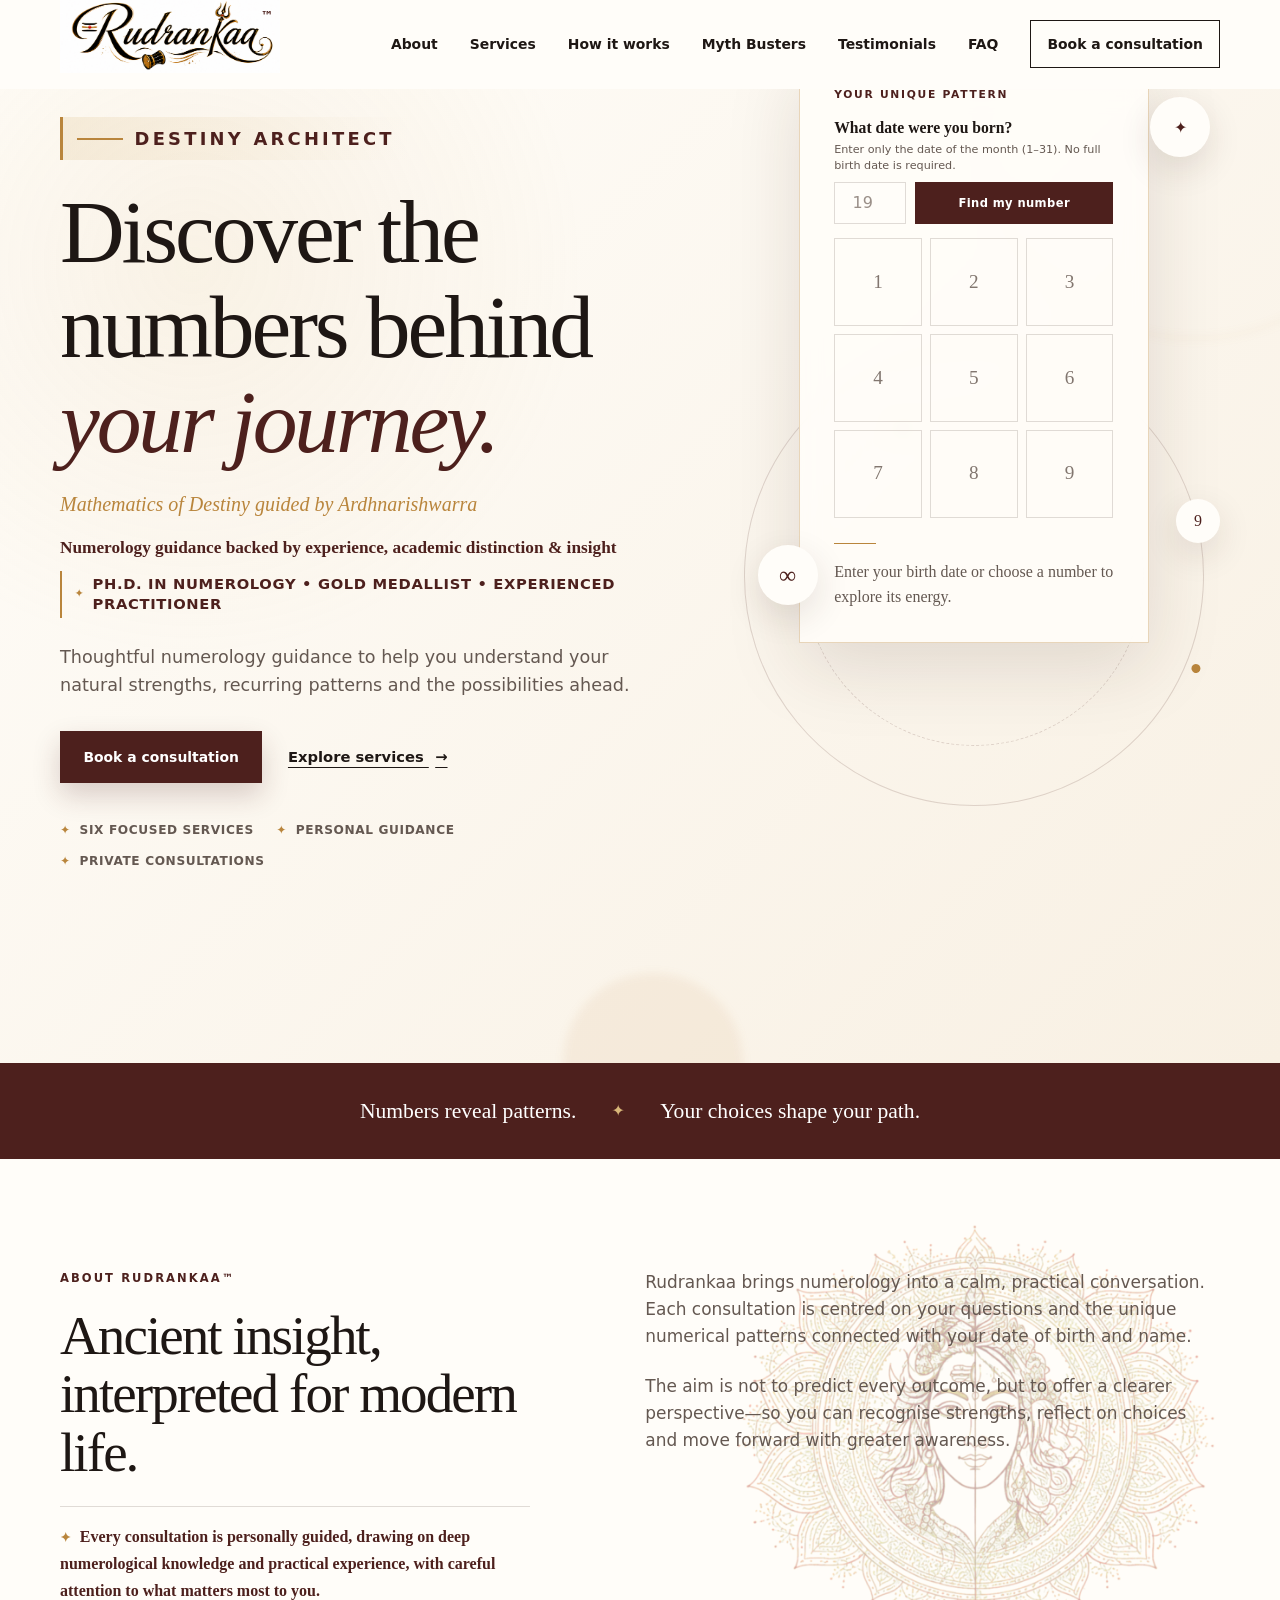
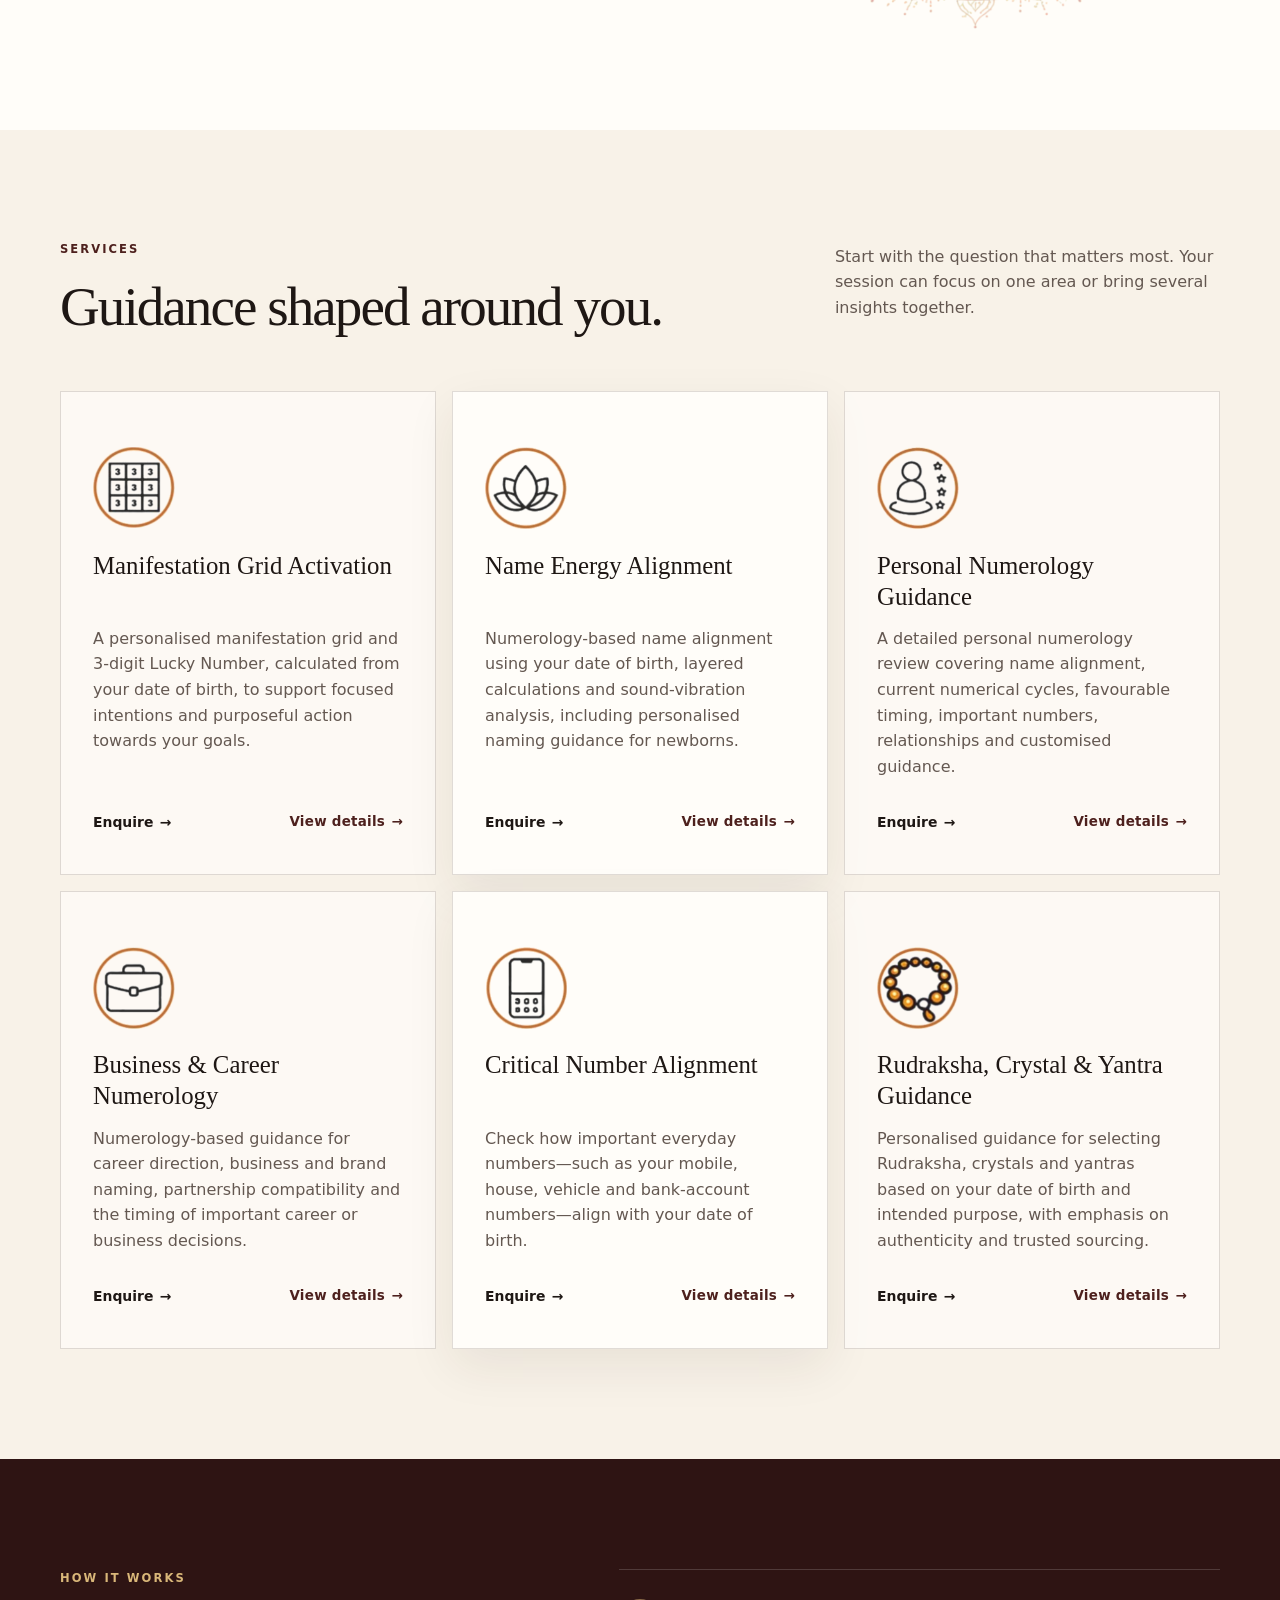
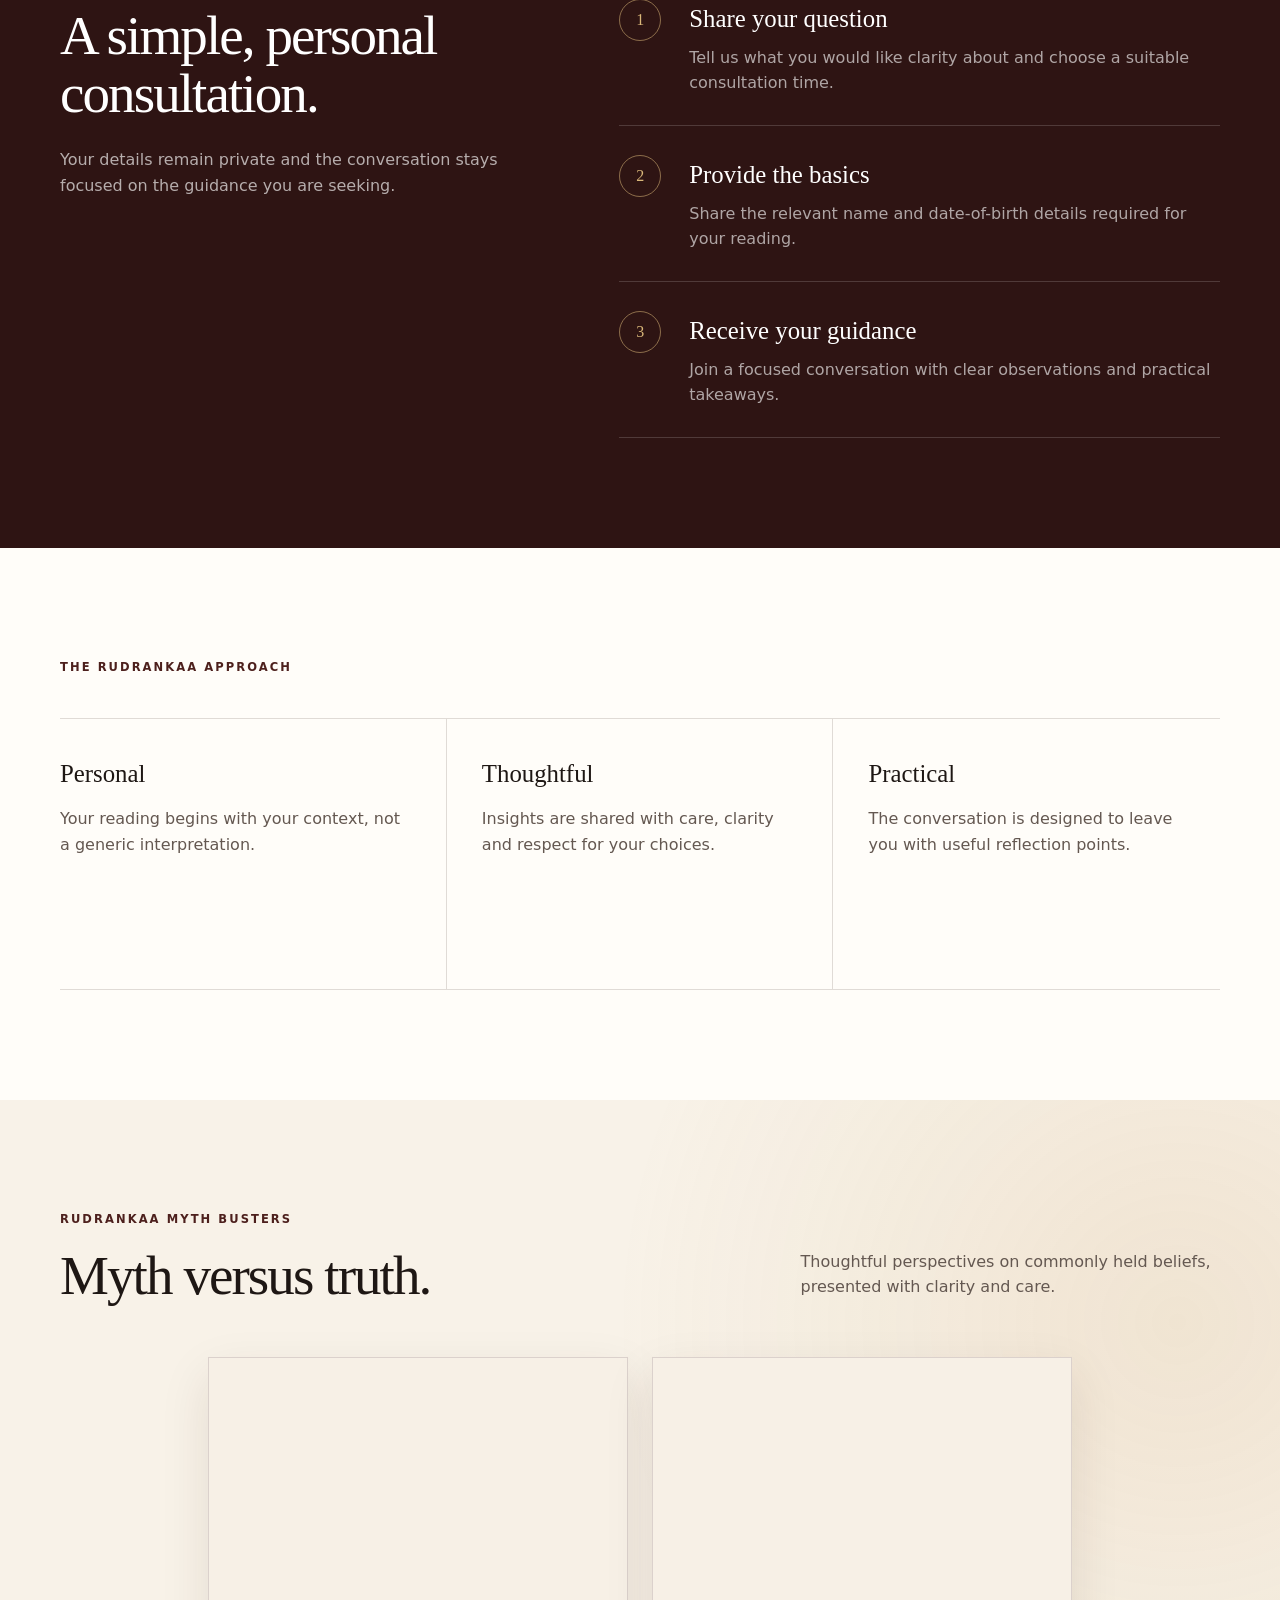
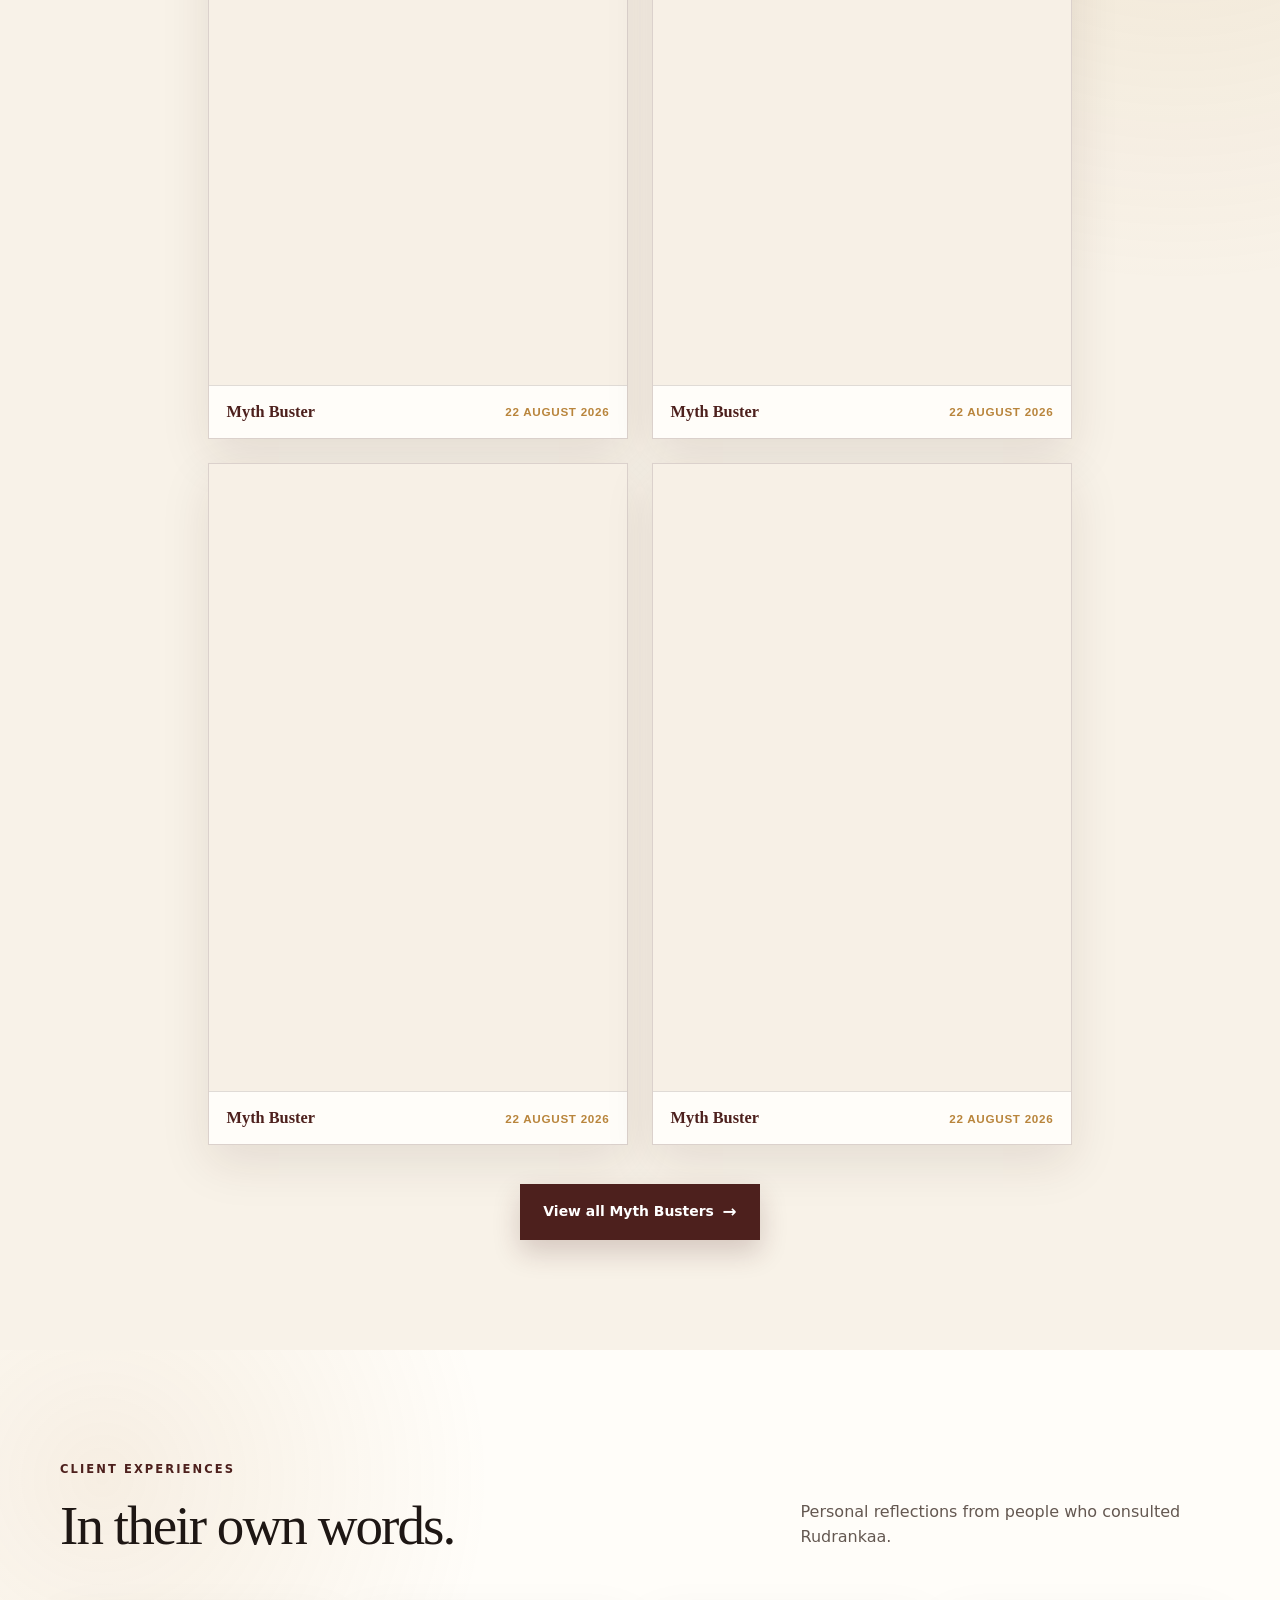
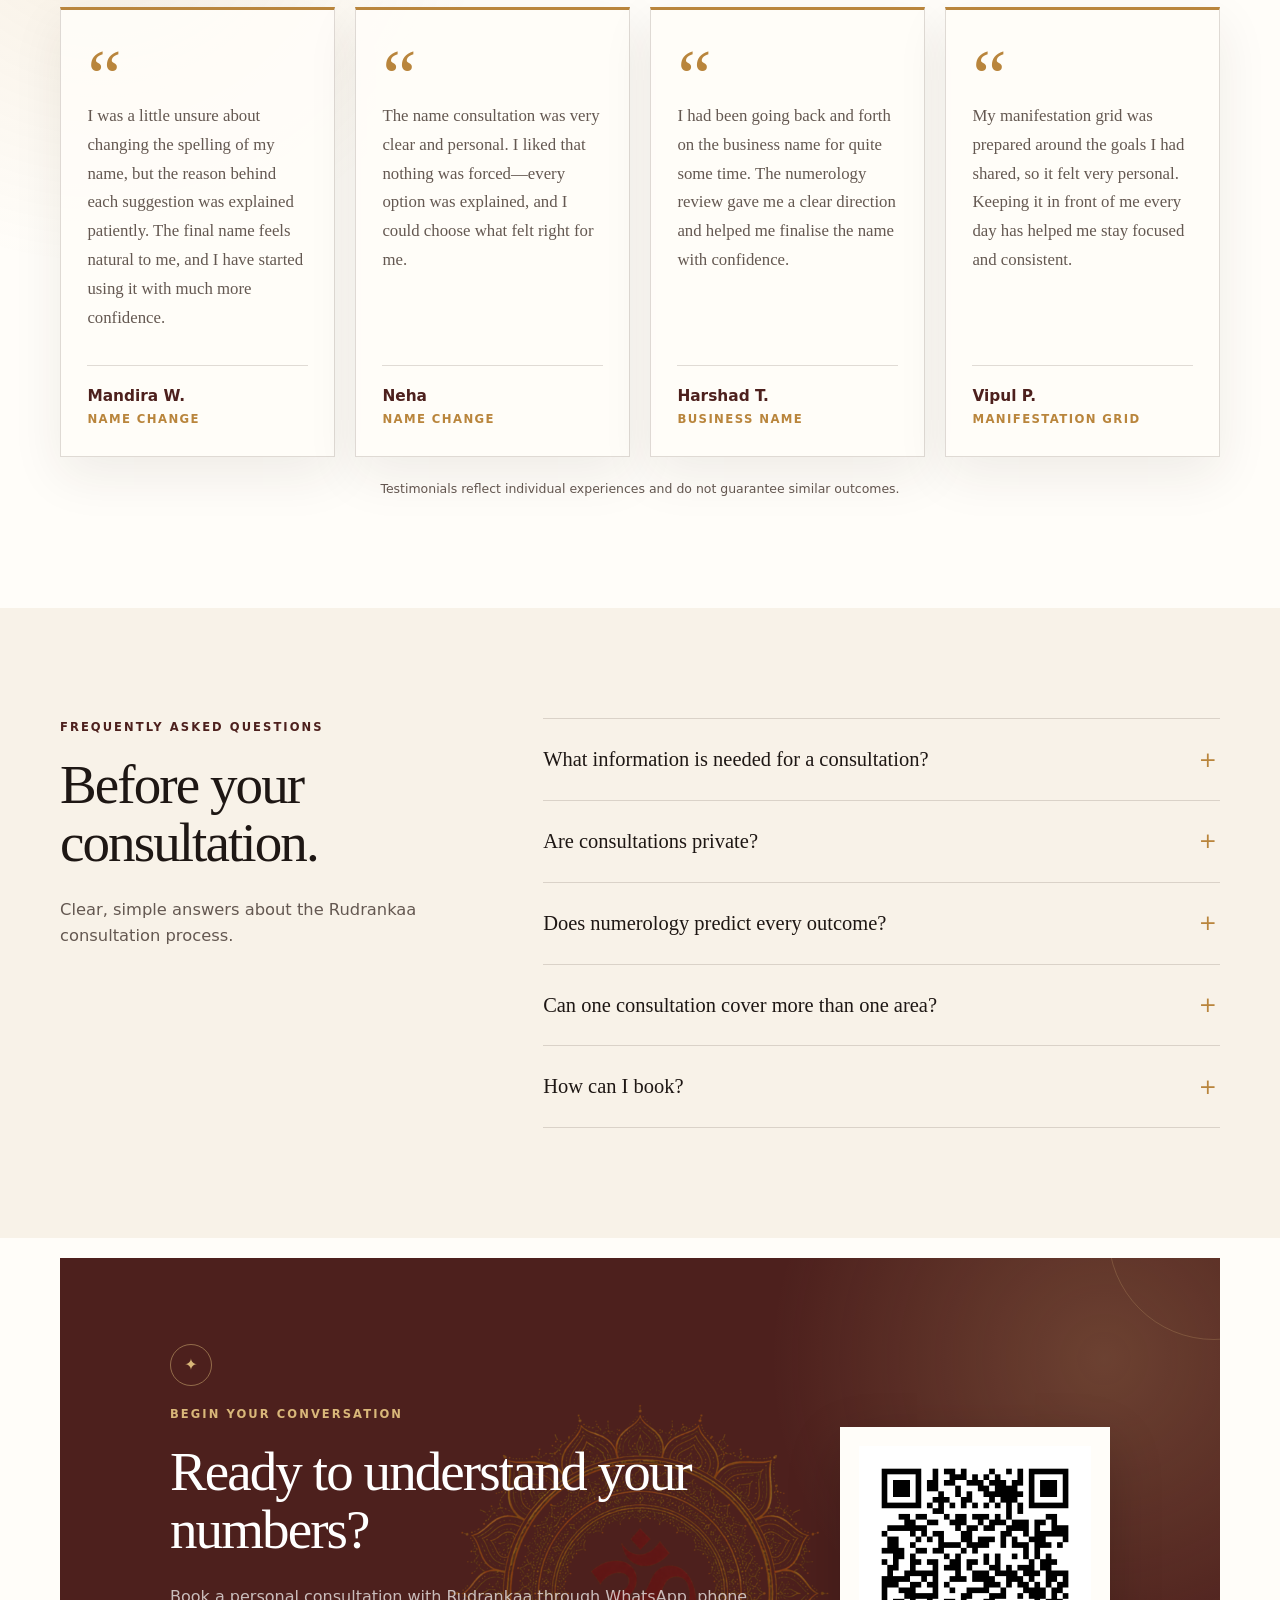
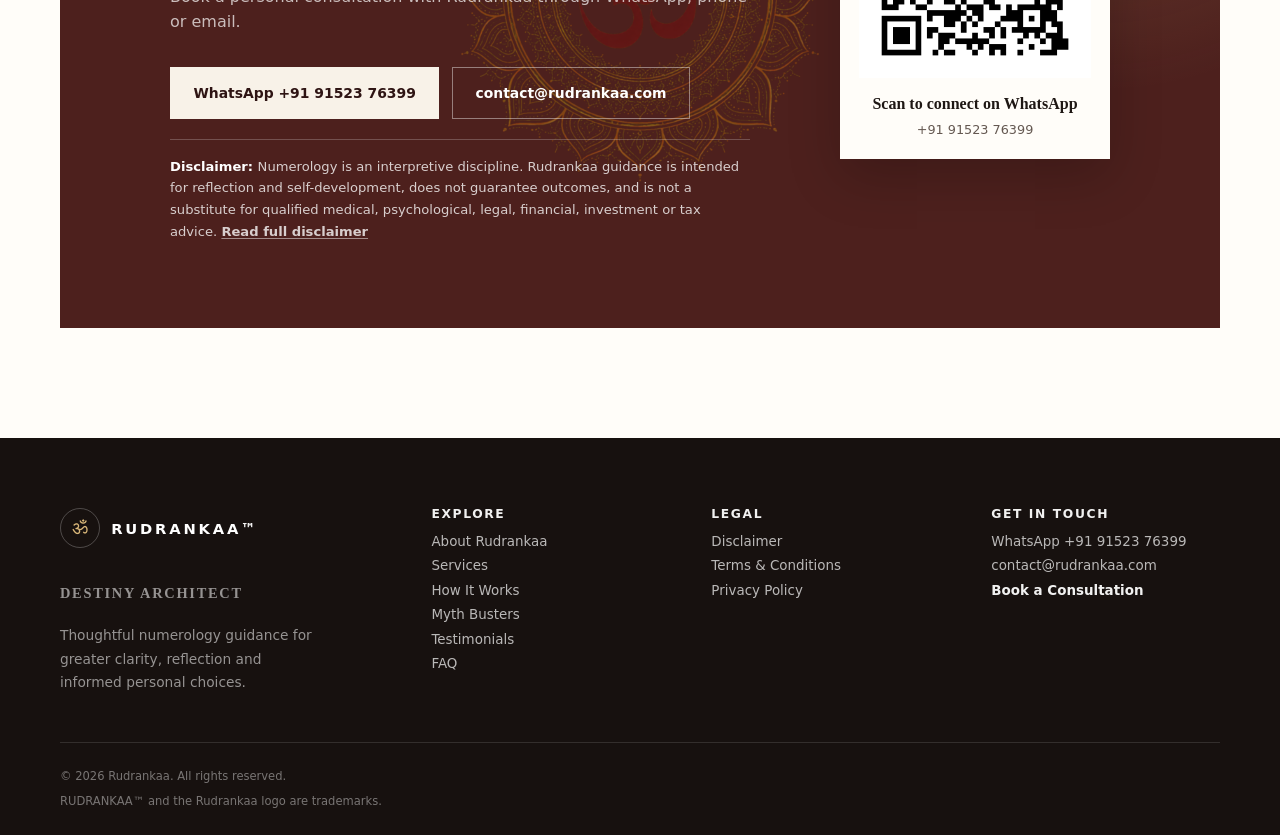
==== index.html @ f8102554 "Contain service dialog scrolling" ====
<!doctype html>
<html lang="en">
  <head>
    <meta charset="utf-8" />
    <meta name="viewport" content="width=device-width, initial-scale=1" />
    <meta
      name="description"
      content="Rudrankaa offers thoughtful numerology guidance, name analysis and personal consultations to help you understand the patterns shaping your journey."
    />
    <meta name="theme-color" content="#f7f0e4" />
    <title>Rudrankaa | Numerology Guidance</title>
    <style>
      /* Prevent the source logo from expanding if an external stylesheet is delayed or cached. */
      .site-header .brand-logo-frame { position: relative !important; width: 220px !important; height: 72px !important; display: block !important; overflow: hidden !important; }
      .site-header .brand-logo { position: absolute !important; top: -38px !important; left: 0 !important; width: 220px !important; height: auto !important; max-width: none !important; object-fit: initial !important; }
      @media (max-width: 640px) {
        .site-header .brand-logo-frame { width: 174px !important; height: 60px !important; }
        .site-header .brand-logo { top: -30px !important; width: 174px !important; }
      }
    </style>
    <link rel="stylesheet" href="styles-v2.css?v=9" />
    <link rel="stylesheet" href="myth-busters.css?v=2" />
    <link rel="stylesheet" href="legal.css?v=5" />
    <link rel="stylesheet" href="service-details.css?v=2" />
    <script defer src="site-navigation.js?v=1"></script>
    <script defer src="birth-number.js?v=3"></script>
    <script defer src="birth-number-refinements.js?v=9"></script>
    <script defer src="hero-number-pad-refinement.js?v=7"></script>
    <script defer src="service-details.js?v=3"></script>
    <script defer src="myth-busters.js?v=6"></script>
  </head>
  <body id="top">
    <a class="skip-link" href="#main">Skip to content</a>

    <header class="site-header">
      <div class="shell header-inner">
        <a class="brand" href="#top" aria-label="Rudrankaa home">
          <span class="brand-logo-frame">
            <img
              class="brand-logo"
              src="assets/rudrankaa-logo-600.png"
              alt="Rudrankaa"
            />
            <span class="brand-trademark" aria-hidden="true">™</span>
          </span>
        </a>

        <button
          class="nav-toggle"
          type="button"
          aria-expanded="false"
          aria-controls="site-nav"
          aria-label="Open navigation"
        >
          <span></span><span></span><span></span>
        </button>

        <nav class="site-nav" id="site-nav" aria-label="Primary navigation">
          <a href="#about">About</a>
          <a href="#services">Services</a>
          <a href="#process">How it works</a>
          <a href="#myth-busters">Myth Busters</a>
          <a href="#testimonials">Testimonials</a>
          <a href="#faq">FAQ</a>
          <a class="nav-cta" href="#contact">Book a consultation</a>
        </nav>
      </div>
    </header>

    <main id="main">
      <section class="hero section-pad">
        <div class="hero-glow hero-glow-one" aria-hidden="true"></div>
        <div class="hero-glow hero-glow-two" aria-hidden="true"></div>
        <div class="shell hero-grid">
          <div class="hero-copy">
            <p class="eyebrow destiny-kicker"><span></span> Destiny Architect</p>
            <h1>Discover the numbers behind <em>your journey.</em></h1>
            <p class="signature-line">Mathematics of Destiny guided by Ardhnarishwarra</p>
            <div class="hero-credential">
              <span class="hero-credential-message">Numerology guidance backed by experience, academic distinction &amp; insight</span>
              <span class="hero-credential-detail">Ph.D. in Numerology • Gold Medallist • Experienced Practitioner</span>
            </div>
            <p class="hero-lead">
              Thoughtful numerology guidance to help you understand your natural
              strengths, recurring patterns and the possibilities ahead.
            </p>
            <div class="hero-actions">
              <a class="button button-primary" href="#contact">Book a consultation</a>
              <a class="text-link" href="#services">Explore services <span aria-hidden="true">→</span></a>
            </div>
            <div class="hero-notes" aria-label="Consultation benefits">
              <span>Six focused services</span>
              <span>Personal guidance</span>
              <span>Private consultations</span>
            </div>
          </div>

          <div class="hero-visual" aria-label="A symbolic numerology composition">
            <div class="orbit orbit-one" aria-hidden="true"></div>
            <div class="orbit orbit-two" aria-hidden="true"></div>
            <div class="number-card">
              <span class="card-kicker">Your unique pattern</span>
              <div class="number-grid" aria-hidden="true">
                <span>1</span><span>2</span><span>3</span>
                <span>4</span><span class="number-focus">5</span><span>6</span>
                <span>7</span><span>8</span><span>9</span>
              </div>
              <div class="card-line"></div>
              <p>Every number carries a story.<br />Let us understand yours.</p>
            </div>
            <span class="floating-symbol symbol-one" aria-hidden="true">✦</span>
            <span class="floating-symbol symbol-two" aria-hidden="true">∞</span>
            <span class="floating-symbol symbol-three" aria-hidden="true">9</span>
          </div>
        </div>
      </section>

      <section class="intro-band" aria-label="Rudrankaa philosophy">
        <div class="shell intro-band-inner">
          <p>Numbers do not decide your path.</p>
          <span aria-hidden="true">✦</span>
          <p>They can help you see it more clearly.</p>
        </div>
      </section>

      <section class="about section-pad" id="about">
        <img
          class="section-watermark about-watermark"
          src="assets/watermarks/ardhanarishwar-watermark.webp"
          alt=""
          width="600"
          height="600"
          loading="lazy"
          fetchpriority="low"
          decoding="async"
          aria-hidden="true"
        />
        <div class="shell split-layout">
          <div>
            <p class="section-label">About Rudrankaa™</p>
            <h2>Ancient insight, interpreted for modern life.</h2>
            <p class="about-credential">Every consultation is personally guided, drawing on deep numerological knowledge and practical experience, with careful attention to what matters most to you.</p>
          </div>
          <div class="body-copy">
            <p>
              Rudrankaa brings numerology into a calm, practical conversation.
              Each consultation is centred on your questions and the unique
              numerical patterns connected with your date of birth and name.
            </p>
            <p>
              The aim is not to predict every outcome, but to offer a clearer
              perspective—so you can recognise strengths, reflect on choices and
              move forward with greater awareness.
            </p>
          </div>
        </div>
      </section>

      <section class="services section-pad" id="services">
        <div class="shell">
          <div class="section-heading">
            <div>
              <p class="section-label">Services</p>
              <h2>Guidance shaped around you.</h2>
            </div>
            <p>
              Start with the question that matters most. Your session can focus
              on one area or bring several insights together.
            </p>
          </div>

          <div class="service-grid">
            <article class="service-card">
              <span class="service-number">01</span>
              <div class="service-icon" aria-hidden="true">▦</div>
              <h3>Manifestation Grid Activation</h3>
              <p class="service-summary">A personalised manifestation grid and 3-digit Lucky Number, calculated from your date of birth, to support focused intentions and purposeful action towards your goals.</p>
              <div class="service-card-actions">
                <a href="#contact" aria-label="Enquire about Manifestation Grid Activation">Enquire <span aria-hidden="true">→</span></a>
                <button type="button" class="service-details-trigger" data-service-key="manifestation-grid" aria-haspopup="dialog">View details</button>
              </div>
            </article>

            <article class="service-card featured-card">
              <span class="service-number">02</span>
              <div class="service-icon" aria-hidden="true">✽</div>
              <h3>Name Energy Alignment</h3>
              <p class="service-summary">Numerology-based name alignment using your date of birth, layered calculations and sound-vibration analysis, including personalised naming guidance for newborns.</p>
              <div class="service-card-actions">
                <a href="#contact" aria-label="Enquire about Name Energy Alignment">Enquire <span aria-hidden="true">→</span></a>
                <button type="button" class="service-details-trigger" data-service-key="name-energy" aria-haspopup="dialog">View details</button>
              </div>
            </article>

            <article class="service-card">
              <span class="service-number">03</span>
              <div class="service-icon" aria-hidden="true">✦</div>
              <h3>Personal Numerology Guidance</h3>
              <p class="service-summary">A detailed personal numerology review covering name alignment, current numerical cycles, favourable timing, important numbers, relationships and customised guidance.</p>
              <div class="service-card-actions">
                <a href="#contact" aria-label="Enquire about Personal Numerology Guidance">Enquire <span aria-hidden="true">→</span></a>
                <button type="button" class="service-details-trigger" data-service-key="personal-numerology" aria-haspopup="dialog">View details</button>
              </div>
            </article>

            <article class="service-card">
              <span class="service-number">04</span>
              <div class="service-icon" aria-hidden="true">◇</div>
              <h3>Business &amp; Career Numerology</h3>
              <p class="service-summary">Numerology-based guidance for career direction, business and brand naming, partnership compatibility and the timing of important career or business decisions.</p>
              <div class="service-card-actions">
                <a href="#contact" aria-label="Enquire about Business and Career Numerology">Enquire <span aria-hidden="true">→</span></a>
                <button type="button" class="service-details-trigger" data-service-key="business-career" aria-haspopup="dialog">View details</button>
              </div>
            </article>

            <article class="service-card featured-card">
              <span class="service-number">05</span>
              <div class="service-icon" aria-hidden="true">#</div>
              <h3>Critical Number Alignment</h3>
              <p class="service-summary">Check how important everyday numbers—such as your mobile, house, vehicle and bank-account numbers—align with your date of birth.</p>
              <div class="service-card-actions">
                <a href="#contact" aria-label="Enquire about Critical Number Alignment">Enquire <span aria-hidden="true">→</span></a>
                <button type="button" class="service-details-trigger" data-service-key="critical-number" aria-haspopup="dialog">View details</button>
              </div>
            </article>

            <article class="service-card">
              <span class="service-number">06</span>
              <div class="service-icon" aria-hidden="true">◌</div>
              <h3>Rudraksha, Crystal &amp; Yantra Guidance</h3>
              <p class="service-summary">Personalised guidance for selecting Rudraksha, crystals and yantras based on your date of birth and intended purpose, with emphasis on authenticity and trusted sourcing.</p>
              <div class="service-card-actions">
                <a href="#contact" aria-label="Enquire about Rudraksha, Crystal and Yantra Guidance">Enquire <span aria-hidden="true">→</span></a>
                <button type="button" class="service-details-trigger" data-service-key="rudraksha-crystal-yantra" aria-haspopup="dialog">View details</button>
              </div>
            </article>
          </div>
        </div>
      </section>

      <section class="process section-pad" id="process">
        <div class="shell process-grid">
          <div class="process-intro">
            <p class="section-label section-label-light">How it works</p>
            <h2>A simple, personal consultation.</h2>
            <p>
              Your details remain private and the conversation stays focused on
              the guidance you are seeking.
            </p>
          </div>

          <ol class="steps">
            <li>
              <span>1</span>
              <div>
                <h3>Share your question</h3>
                <p>Tell us what you would like clarity about and choose a suitable consultation time.</p>
              </div>
            </li>
            <li>
              <span>2</span>
              <div>
                <h3>Provide the basics</h3>
                <p>Share the relevant name and date-of-birth details required for your reading.</p>
              </div>
            </li>
            <li>
              <span>3</span>
              <div>
                <h3>Receive your guidance</h3>
                <p>Join a focused conversation with clear observations and practical takeaways.</p>
              </div>
            </li>
          </ol>
        </div>
      </section>

      <section class="principles section-pad">
        <div class="shell">
          <p class="section-label">The Rudrankaa approach</p>
          <div class="principle-grid">
            <div>
              <span aria-hidden="true">01</span>
              <h3>Personal</h3>
              <p>Your reading begins with your context, not a generic interpretation.</p>
            </div>
            <div>
              <span aria-hidden="true">02</span>
              <h3>Thoughtful</h3>
              <p>Insights are shared with care, clarity and respect for your choices.</p>
            </div>
            <div>
              <span aria-hidden="true">03</span>
              <h3>Practical</h3>
              <p>The conversation is designed to leave you with useful reflection points.</p>
            </div>
          </div>
        </div>
      </section>

      <section class="myth-busters section-pad" id="myth-busters" aria-labelledby="myth-busters-title">
        <div class="shell">
          <div class="myth-busters-heading">
            <div>
              <p class="section-label">Rudrankaa Myth Busters</p>
              <h2 id="myth-busters-title">Myth versus truth.</h2>
            </div>
            <p>
              Thoughtful perspectives on commonly held beliefs, presented with
              clarity and care.
            </p>
          </div>

          <div
            class="myth-busters-grid"
            id="myth-busters-grid"
            data-gallery-view="home"
            data-item-limit="4"
            data-mobile-item-limit="2"
            aria-live="polite"
            aria-busy="true"
          >
            <p class="myth-busters-status">Loading Myth Busters…</p>
          </div>

          <div class="myth-busters-home-actions">
            <a class="button button-primary myth-busters-view-all" href="myth-busters.html">
              View all Myth Busters <span aria-hidden="true">→</span>
            </a>
          </div>
        </div>
      </section>

      <dialog class="myth-buster-dialog" id="myth-buster-dialog" aria-labelledby="myth-buster-dialog-title">
        <div class="myth-buster-dialog-bar">
          <p id="myth-buster-dialog-title">Rudrankaa Myth Buster</p>
          <button type="button" class="myth-buster-dialog-close" aria-label="Close Myth Buster">×</button>
        </div>
        <img class="myth-buster-dialog-image" src="" alt="" />
      </dialog>

      <section class="testimonials section-pad" id="testimonials">
        <div class="shell">
          <div class="testimonial-heading">
            <div>
              <p class="section-label">Client experiences</p>
              <h2>In their own words.</h2>
            </div>
            <p>Personal reflections from people who consulted Rudrankaa.</p>
          </div>

          <div class="testimonial-grid">
            <article class="testimonial-card">
              <span class="quote-mark" aria-hidden="true">“</span>
              <blockquote>
                I was a little unsure about changing the spelling of my name, but the reason behind each suggestion was explained patiently. The final name feels natural to me, and I have started using it with much more confidence.
              </blockquote>
              <footer>
                <strong>Mandira W.</strong>
                <span>Name Change</span>
              </footer>
            </article>

            <article class="testimonial-card">
              <span class="quote-mark" aria-hidden="true">“</span>
              <blockquote>
                The name consultation was very clear and personal. I liked that nothing was forced—every option was explained, and I could choose what felt right for me.
              </blockquote>
              <footer>
                <strong>Neha</strong>
                <span>Name Change</span>
              </footer>
            </article>

            <article class="testimonial-card">
              <span class="quote-mark" aria-hidden="true">“</span>
              <blockquote>
                I had been going back and forth on the business name for quite some time. The numerology review gave me a clear direction and helped me finalise the name with confidence.
              </blockquote>
              <footer>
                <strong>Harshad T.</strong>
                <span>Business Name</span>
              </footer>
            </article>

            <article class="testimonial-card">
              <span class="quote-mark" aria-hidden="true">“</span>
              <blockquote>
                My manifestation grid was prepared around the goals I had shared, so it felt very personal. Keeping it in front of me every day has helped me stay focused and consistent.
              </blockquote>
              <footer>
                <strong>Vipul P.</strong>
                <span>Manifestation Grid</span>
              </footer>
            </article>
          </div>
          <p class="testimonial-experience-note">Testimonials reflect individual experiences and do not guarantee similar outcomes.</p>
        </div>
      </section>

      <section class="faq section-pad" id="faq">
        <div class="shell faq-layout">
          <div class="faq-intro">
            <p class="section-label">Frequently asked questions</p>
            <h2>Before your consultation.</h2>
            <p>Clear, simple answers about the Rudrankaa consultation process.</p>
          </div>
          <div class="faq-list">
            <details>
              <summary>What information is needed for a consultation?</summary>
              <p>Your relevant name and date-of-birth details, together with the question or area where you are seeking clarity. Depending on the Service requested, additional details relevant to the numerological analysis may be needed. Please provide only information reasonably necessary for the consultation.</p>
            </details>
            <details>
              <summary>Are consultations private?</summary>
              <p>Rudrankaa treats consultation details with care and confidentiality and uses personal information only as reasonably necessary to provide and administer the requested Service, in accordance with the Rudrankaa <a href="privacy.html">Privacy Policy</a>.</p>
            </details>
            <details>
              <summary>Does numerology predict every outcome?</summary>
              <p>Numerology is an interpretive discipline that may highlight patterns, cycles and tendencies. It does not determine or guarantee future events or outcomes, and personal choice and free will remain important.</p>
            </details>
            <details>
              <summary>Can one consultation cover more than one area?</summary>
              <p>Yes. Depending on the scope of the consultation, you may bring together relevant insights across personal, name, career, business or number-alignment themes. The appropriate scope can be discussed when arranging the consultation.</p>
            </details>
            <details>
              <summary>How can I book?</summary>
              <p>Use WhatsApp, phone or email from the consultation section below to share your question and arrange a suitable time. A request does not by itself guarantee availability; a consultation is confirmed when Rudrankaa communicates confirmation.</p>
            </details>
          </div>
        </div>
      </section>

      <section class="contact section-pad" id="contact">
        <div class="shell contact-card">
          <img
            class="section-watermark contact-watermark"
            src="assets/watermarks/om-watermark.webp"
            alt=""
            width="600"
            height="600"
            loading="lazy"
            fetchpriority="low"
            decoding="async"
            aria-hidden="true"
          />
          <div class="contact-copy">
            <div class="contact-symbol" aria-hidden="true">✦</div>
            <p class="section-label section-label-light">Begin your conversation</p>
            <h2>Ready to understand your numbers?</h2>
            <p>
              Book a personal consultation with Rudrankaa through WhatsApp,
              phone or email.
            </p>
            <div class="contact-actions">
              <a
                class="button button-light"
                href="https://wa.me/919152376399?text=Namaste%2C%20I%20would%20like%20to%20book%20a%20Rudrankaa%20consultation."
                target="_blank"
                rel="noopener noreferrer"
              >WhatsApp +91 91523 76399</a>
              <a class="button button-outline-light" href="mailto:contact@rudrankaa.com">contact@rudrankaa.com</a>
            </div>
            <div class="consultation-disclaimer">
              <p>Numerology is an interpretive discipline. Rudrankaa guidance is intended for reflection and self-development, does not guarantee outcomes, and is not a substitute for qualified medical, psychological, legal, financial, investment or tax advice. <a href="disclaimer.html">Read full disclaimer</a></p>
            </div>
          </div>
          <div class="qr-card">
            <img
              src="assets/whatsapp-qr.png"
              alt="WhatsApp QR code for Rudrankaa"
            />
            <strong>Scan to connect on WhatsApp</strong>
            <span>+91 91523 76399</span>
          </div>
        </div>
      </section>
    </main>

    <footer class="site-footer">
      <div class="shell footer-main footer-directory">
        <div class="footer-directory-column footer-directory-brand-column">
          <a class="brand footer-brand footer-directory-brand" href="#top" aria-label="Rudrankaa home">
            <span class="brand-mark" aria-hidden="true">ॐ</span>
            <span class="brand-name">RUDRANKAA™</span>
          </a>
          <p class="footer-directory-tagline">DESTINY ARCHITECT</p>
          <p class="footer-directory-copy">Thoughtful numerology guidance for greater clarity, reflection and informed personal choices.</p>
        </div>
        <div class="footer-directory-column">
          <h2 class="footer-directory-heading">Explore</h2>
          <nav class="footer-directory-links" aria-label="Explore Rudrankaa">
            <a href="#about">About Rudrankaa</a>
            <a href="#services">Services</a>
            <a href="#process">How It Works</a>
            <a href="#myth-busters">Myth Busters</a>
            <a href="#testimonials">Testimonials</a>
            <a href="#faq">FAQ</a>
          </nav>
        </div>
        <div class="footer-directory-column">
          <h2 class="footer-directory-heading">Legal</h2>
          <nav class="footer-directory-links" aria-label="Legal information">
            <a href="disclaimer.html">Disclaimer</a>
            <a href="terms.html">Terms &amp; Conditions</a>
            <a href="privacy.html">Privacy Policy</a>
          </nav>
        </div>
        <div class="footer-directory-column">
          <h2 class="footer-directory-heading">Get in touch</h2>
          <div class="footer-directory-links footer-contact-links">
            <a href="https://wa.me/919152376399?text=Namaste%2C%20I%20would%20like%20to%20book%20a%20Rudrankaa%20consultation." target="_blank" rel="noopener noreferrer">WhatsApp +91 91523 76399</a>
            <a href="mailto:contact@rudrankaa.com">contact@rudrankaa.com</a>
            <a href="#contact">Book a Consultation</a>
          </div>
        </div>
      </div>
      <div class="shell footer-bottom footer-bottom-clean">
        <div class="footer-legal-left">
          <span>© <span id="year">2026</span> Rudrankaa. All rights reserved.</span>
          <p class="trademark-notice">RUDRANKAA™ and the Rudrankaa logo are trademarks.</p>
        </div>
      </div>
    </footer>
  </body>
</html>
---- styles-v2.css ----
:root {
  --ink: #1e1714;
  --ink-soft: #645851;
  --ivory: #f8f2e8;
  --paper: #fffdf9;
  --sand: #e9dcc8;
  --gold: #b9853c;
  --gold-light: #d9b779;
  --maroon: #4d201d;
  --maroon-deep: #2e1413;
  --line: rgba(64, 43, 34, 0.16);
  --shadow: 0 24px 70px rgba(54, 32, 23, 0.13);
  --serif: Georgia, "Times New Roman", serif;
  --sans: Inter, ui-sans-serif, system-ui, -apple-system, BlinkMacSystemFont, "Segoe UI", sans-serif;
}

* {
  box-sizing: border-box;
}

html {
  scroll-behavior: smooth;
}

body {
  margin: 0;
  color: var(--ink);
  background: var(--paper);
  font-family: var(--sans);
  line-height: 1.6;
  -webkit-font-smoothing: antialiased;
}

a {
  color: inherit;
}

.skip-link {
  position: fixed;
  left: 1rem;
  top: -5rem;
  z-index: 1000;
  padding: 0.75rem 1rem;
  background: var(--ink);
  color: white;
  text-decoration: none;
}

.skip-link:focus {
  top: 1rem;
}

.shell {
  width: min(1160px, calc(100% - 40px));
  margin-inline: auto;
}

.section-pad {
  padding: 110px 0;
}

.site-header {
  position: sticky;
  top: 0;
  z-index: 50;
  border-bottom: 1px solid transparent;
  background: rgba(255, 253, 249, 0.88);
  backdrop-filter: blur(18px);
  transition: border-color 180ms ease, box-shadow 180ms ease;
}

.site-header.scrolled {
  border-color: var(--line);
  box-shadow: 0 8px 30px rgba(52, 35, 28, 0.06);
}

.header-inner {
  min-height: 82px;
  display: flex;
  align-items: center;
  justify-content: space-between;
  gap: 2rem;
}

.brand {
  display: inline-flex;
  align-items: center;
  gap: 0.7rem;
  text-decoration: none;
}

.brand-logo-frame {
  position: relative;
  width: 220px;
  height: 72px;
  display: block;
  flex: 0 0 auto;
  overflow: hidden;
}

.brand-logo {
  position: absolute;
  top: -38px;
  left: 0;
  display: block;
  width: 220px;
  max-width: none;
  height: auto;
}

.brand-mark {
  width: 40px;
  height: 40px;
  display: grid;
  place-items: center;
  border: 1px solid rgba(77, 32, 29, 0.3);
  border-radius: 50%;
  color: var(--maroon);
  font-family: var(--serif);
  font-size: 1.2rem;
}

.brand-name {
  letter-spacing: 0.19em;
  font-size: 0.92rem;
  font-weight: 760;
}

.site-nav {
  display: flex;
  align-items: center;
  gap: 2rem;
}

.site-nav a {
  font-size: 0.87rem;
  font-weight: 650;
  text-decoration: none;
}

.site-nav a:not(.nav-cta) {
  padding: 0.4rem 0;
  background-image: linear-gradient(var(--gold), var(--gold));
  background-position: 0 100%;
  background-repeat: no-repeat;
  background-size: 0 1px;
  transition: background-size 180ms ease;
}

.site-nav a:not(.nav-cta):hover,
.site-nav a:not(.nav-cta):focus-visible {
  background-size: 100% 1px;
}

.nav-cta {
  padding: 0.75rem 1rem;
  border: 1px solid var(--ink);
  transition: color 180ms ease, background 180ms ease;
}

.nav-cta:hover,
.nav-cta:focus-visible {
  background: var(--ink);
  color: white;
}

.nav-toggle {
  display: none;
  width: 44px;
  height: 44px;
  padding: 10px;
  border: 0;
  background: transparent;
}

.nav-toggle span {
  display: block;
  height: 2px;
  margin: 5px 0;
  background: var(--ink);
}

.hero {
  position: relative;
  min-height: 760px;
  display: grid;
  align-items: center;
  overflow: hidden;
  background:
    radial-gradient(circle at 15% 18%, rgba(217, 183, 121, 0.13), transparent 29%),
    linear-gradient(135deg, #fffdf9 0%, #f8f0e3 100%);
}

.hero-glow {
  position: absolute;
  border-radius: 50%;
  filter: blur(4px);
  pointer-events: none;
}

.hero-glow-one {
  width: 430px;
  height: 430px;
  right: -130px;
  top: -180px;
  border: 1px solid rgba(185, 133, 60, 0.23);
}

.hero-glow-two {
  width: 180px;
  height: 180px;
  left: 44%;
  bottom: -90px;
  background: rgba(185, 133, 60, 0.08);
}

.hero-grid {
  display: grid;
  grid-template-columns: minmax(0, 1.08fr) minmax(380px, 0.92fr);
  align-items: center;
  gap: 7vw;
}

.eyebrow,
.section-label {
  margin: 0 0 1.2rem;
  color: var(--maroon);
  font-size: 0.72rem;
  font-weight: 800;
  letter-spacing: 0.18em;
  text-transform: uppercase;
}

.eyebrow {
  display: flex;
  align-items: center;
  gap: 0.7rem;
}

.eyebrow span {
  width: 34px;
  height: 1px;
  background: var(--gold);
}

h1,
h2,
h3,
p {
  margin-top: 0;
}

h1,
h2 {
  font-family: var(--serif);
  font-weight: 500;
  line-height: 1.06;
  letter-spacing: -0.035em;
}

h1 {
  max-width: 730px;
  margin-bottom: 1.7rem;
  font-size: clamp(3.6rem, 7vw, 6.8rem);
}

h1 em {
  display: block;
  color: var(--maroon);
  font-weight: 400;
}

h2 {
  margin-bottom: 1.5rem;
  font-size: clamp(2.5rem, 4.3vw, 4.6rem);
}

.hero-lead {
  max-width: 610px;
  margin-bottom: 2rem;
  color: var(--ink-soft);
  font-size: 1.1rem;
}

.signature-line {
  margin: -0.55rem 0 1rem;
  color: var(--gold);
  font-family: var(--serif);
  font-size: clamp(1rem, 1.6vw, 1.25rem);
  font-style: italic;
}

.hero-actions {
  display: flex;
  align-items: center;
  flex-wrap: wrap;
  gap: 1.6rem;
}

.button {
  display: inline-flex;
  min-height: 52px;
  align-items: center;
  justify-content: center;
  padding: 0.85rem 1.4rem;
  border: 1px solid transparent;
  font-size: 0.87rem;
  font-weight: 750;
  text-decoration: none;
  transition: transform 180ms ease, box-shadow 180ms ease, background 180ms ease;
}

.button:hover,
.button:focus-visible {
  transform: translateY(-2px);
}

.button-primary {
  background: var(--maroon);
  color: white;
  box-shadow: 0 12px 28px rgba(77, 32, 29, 0.2);
}

.button-primary:hover,
.button-primary:focus-visible {
  background: var(--maroon-deep);
  box-shadow: 0 16px 34px rgba(77, 32, 29, 0.28);
}

.text-link {
  font-size: 0.92rem;
  font-weight: 750;
  text-underline-offset: 5px;
}

.text-link span {
  margin-left: 0.4rem;
}

.hero-notes {
  display: flex;
  flex-wrap: wrap;
  gap: 0.7rem 1.4rem;
  margin-top: 2.4rem;
  color: var(--ink-soft);
  font-size: 0.76rem;
  font-weight: 700;
  letter-spacing: 0.05em;
  text-transform: uppercase;
}

.hero-notes span::before {
  content: "✦";
  margin-right: 0.55rem;
  color: var(--gold);
}

.hero-visual {
  position: relative;
  min-height: 520px;
  display: grid;
  place-items: center;
}

.orbit {
  position: absolute;
  border: 1px solid rgba(77, 32, 29, 0.16);
  border-radius: 50%;
}

.orbit::after {
  content: "";
  position: absolute;
  width: 9px;
  height: 9px;
  border-radius: 50%;
  background: var(--gold);
}

.orbit-one {
  width: 460px;
  height: 460px;
  transform: rotate(-18deg);
}

.orbit-one::after {
  right: 42px;
  bottom: 68px;
}

.orbit-two {
  width: 340px;
  height: 340px;
  border-style: dashed;
  transform: rotate(33deg);
}

.orbit-two::after {
  left: 25px;
  top: 80px;
}

.number-card {
  position: relative;
  z-index: 2;
  width: min(350px, 78vw);
  padding: 2.3rem;
  border: 1px solid rgba(185, 133, 60, 0.33);
  background: rgba(255, 253, 249, 0.9);
  box-shadow: var(--shadow);
  backdrop-filter: blur(10px);
}

.card-kicker {
  display: block;
  margin-bottom: 1.5rem;
  color: var(--maroon);
  font-size: 0.67rem;
  font-weight: 800;
  letter-spacing: 0.16em;
  text-transform: uppercase;
}

.number-grid {
  display: grid;
  grid-template-columns: repeat(3, 1fr);
  gap: 0.55rem;
}

.number-grid span {
  aspect-ratio: 1;
  display: grid;
  place-items: center;
  border: 1px solid var(--line);
  color: #82766f;
  font-family: var(--serif);
  font-size: 1.2rem;
}

.number-grid .number-focus {
  border-color: var(--maroon);
  background: var(--maroon);
  color: white;
  font-size: 1.75rem;
}

.card-line {
  width: 42px;
  height: 1px;
  margin: 1.6rem 0 1rem;
  background: var(--gold);
}

.number-card p {
  margin-bottom: 0;
  color: var(--ink-soft);
  font-family: var(--serif);
  font-size: 1.05rem;
}

.floating-symbol {
  position: absolute;
  z-index: 3;
  display: grid;
  place-items: center;
  width: 60px;
  height: 60px;
  border-radius: 50%;
  background: var(--paper);
  box-shadow: 0 12px 35px rgba(54, 32, 23, 0.12);
  color: var(--maroon);
  font-family: var(--serif);
}

.symbol-one {
  top: 44px;
  right: 10px;
}

.symbol-two {
  bottom: 38px;
  left: 30px;
  font-size: 1.5rem;
}

.symbol-three {
  right: 0;
  bottom: 100px;
  width: 44px;
  height: 44px;
}

.intro-band {
  background: var(--maroon);
  color: white;
}

.intro-band-inner {
  min-height: 96px;
  display: flex;
  align-items: center;
  justify-content: center;
  gap: 2.2rem;
  text-align: center;
}

.intro-band p {
  margin: 0;
  font-family: var(--serif);
  font-size: clamp(1.05rem, 2vw, 1.35rem);
}

.intro-band span {
  color: var(--gold-light);
}

.split-layout {
  display: grid;
  grid-template-columns: minmax(0, 0.9fr) minmax(0, 1.1fr);
  gap: 9vw;
}

.body-copy {
  color: var(--ink-soft);
  font-size: 1.06rem;
}

.body-copy p + p {
  margin-top: 1.4rem;
}

.services {
  background: var(--ivory);
}

.section-heading {
  display: grid;
  grid-template-columns: minmax(0, 1.2fr) minmax(300px, 0.65fr);
  align-items: end;
  gap: 4rem;
  margin-bottom: 3.4rem;
}

.section-heading h2 {
  margin-bottom: 0;
}

.section-heading > p {
  color: var(--ink-soft);
}

.service-grid {
  display: grid;
  grid-template-columns: repeat(3, 1fr);
  gap: 1rem;
}

.service-card {
  position: relative;
  min-height: 390px;
  display: flex;
  flex-direction: column;
  padding: 2rem;
  border: 1px solid var(--line);
  background: rgba(255, 253, 249, 0.7);
  transition: transform 220ms ease, box-shadow 220ms ease, border-color 220ms ease;
}

.service-card:hover {
  z-index: 2;
  transform: translateY(-8px);
  border-color: rgba(185, 133, 60, 0.45);
  box-shadow: var(--shadow);
}

.featured-card {
  background: var(--paper);
  box-shadow: 0 18px 46px rgba(54, 32, 23, 0.08);
}

.service-number {
  display: none;
  align-self: flex-end;
  color: #a4958c;
  font-family: var(--serif);
  font-size: 0.86rem;
}

.service-icon {
  width: 82px;
  height: 82px;
  display: block;
  flex: 0 0 auto;
  margin: 1.45rem 0 1.35rem;
  border: 0;
  border-radius: 0;
  background-position: center;
  background-repeat: no-repeat;
  background-size: contain;
  color: transparent;
  font-size: 0;
}

.service-card:nth-child(1) .service-icon {
  background-image: url("assets/icons/manifestation-grid.png");
}

.service-card:nth-child(2) .service-icon {
  background-image: url("assets/icons/name-energy.png");
}

.service-card:nth-child(3) .service-icon {
  background-image: url("assets/icons/personal-numerology.png");
}

.service-card:nth-child(4) .service-icon {
  background-image: url("assets/icons/business-career.png");
}

.service-card:nth-child(5) .service-icon {
  background-image: url("assets/icons/critical-number.png");
}

.service-card:nth-child(6) .service-icon {
  background-image: url("assets/icons/rudraksha-consultancy.png");
}

.service-card h3,
.steps h3,
.principle-grid h3 {
  margin-bottom: 0.8rem;
  font-family: var(--serif);
  font-size: 1.55rem;
  font-weight: 500;
}

.service-card p {
  color: var(--ink-soft);
}

.service-card a {
  margin-top: auto;
  font-size: 0.87rem;
  font-weight: 780;
  text-underline-offset: 5px;
}

.service-card a span {
  margin-left: 0.4rem;
}

.process {
  background: var(--maroon-deep);
  color: white;
}

.process-grid {
  display: grid;
  grid-template-columns: minmax(0, 0.85fr) minmax(0, 1.15fr);
  gap: 9vw;
}

.section-label-light {
  color: var(--gold-light);
}

.process-intro > p:last-child {
  max-width: 480px;
  color: rgba(255, 255, 255, 0.65);
}

.steps {
  margin: 0;
  padding: 0;
  list-style: none;
}

.steps li {
  display: grid;
  grid-template-columns: 46px 1fr;
  gap: 1.5rem;
  padding: 1.8rem 0;
  border-top: 1px solid rgba(255, 255, 255, 0.16);
}

.steps li:last-child {
  border-bottom: 1px solid rgba(255, 255, 255, 0.16);
}

.steps li > span {
  width: 42px;
  height: 42px;
  display: grid;
  place-items: center;
  border: 1px solid rgba(217, 183, 121, 0.55);
  border-radius: 50%;
  color: var(--gold-light);
  font-family: var(--serif);
}

.steps h3 {
  margin: 0 0 0.4rem;
}

.steps p {
  margin: 0;
  color: rgba(255, 255, 255, 0.62);
}

.principles {
  background: var(--paper);
}

.principle-grid {
  display: grid;
  grid-template-columns: repeat(3, 1fr);
  margin-top: 2.6rem;
  border-top: 1px solid var(--line);
  border-bottom: 1px solid var(--line);
}

.principle-grid > div {
  min-height: 270px;
  padding: 2.2rem;
  border-right: 1px solid var(--line);
}

.principle-grid > div:first-child {
  padding-left: 0;
}

.principle-grid > div:last-child {
  border-right: 0;
}

.principle-grid span {
  display: none;
  margin-bottom: 3.6rem;
  color: var(--gold);
  font-family: var(--serif);
}

.principle-grid p {
  color: var(--ink-soft);
}

.contact {
  padding-top: 20px;
  background: var(--paper);
}

.contact-card {
  position: relative;
  overflow: hidden;
  display: grid;
  grid-template-columns: minmax(0, 1fr) 270px;
  align-items: center;
  gap: min(8vw, 90px);
  padding: 86px min(9vw, 110px);
  background:
    radial-gradient(circle at 90% 15%, rgba(217, 183, 121, 0.22), transparent 28%),
    var(--maroon);
  color: white;
  text-align: left;
}

.contact-card::before,
.contact-card::after {
  content: "";
  position: absolute;
  border: 1px solid rgba(217, 183, 121, 0.22);
  border-radius: 50%;
}

.contact-card::before {
  width: 340px;
  height: 340px;
  left: -170px;
  bottom: -200px;
}

.contact-card::after {
  width: 210px;
  height: 210px;
  right: -100px;
  top: -130px;
}

.contact-symbol {
  width: 42px;
  height: 42px;
  display: grid;
  place-items: center;
  margin: 0 0 1.2rem;
  border: 1px solid rgba(217, 183, 121, 0.5);
  border-radius: 50%;
  color: var(--gold-light);
}

.contact-card h2 {
  max-width: 720px;
}

.contact-copy > p:not(.section-label) {
  max-width: 600px;
  margin: 0 0 2rem;
  color: rgba(255, 255, 255, 0.7);
}

.contact-actions {
  display: flex;
  flex-wrap: wrap;
  gap: 0.8rem;
}

.button-light {
  background: var(--ivory);
  color: var(--maroon-deep);
}

.button-light:hover,
.button-light:focus-visible {
  background: white;
  box-shadow: 0 15px 36px rgba(0, 0, 0, 0.18);
}

.button-outline-light {
  border-color: rgba(255, 255, 255, 0.42);
  color: white;
}

.button-outline-light:hover,
.button-outline-light:focus-visible {
  border-color: white;
  background: rgba(255, 255, 255, 0.09);
}

.qr-card {
  position: relative;
  z-index: 2;
  display: flex;
  align-items: center;
  flex-direction: column;
  padding: 1.2rem;
  background: var(--paper);
  color: var(--ink);
  text-align: center;
  box-shadow: 0 18px 50px rgba(0, 0, 0, 0.2);
}

.qr-card img {
  width: 100%;
  height: auto;
  display: block;
  margin-bottom: 0.8rem;
}

.qr-card strong {
  font-family: var(--serif);
  font-size: 1rem;
  font-weight: 600;
}

.qr-card span {
  margin-top: 0.2rem;
  color: var(--ink-soft);
  font-size: 0.8rem;
}

.site-footer {
  padding: 70px 0 24px;
  background: #17110f;
  color: white;
}

.footer-main {
  display: flex;
  align-items: flex-start;
  justify-content: space-between;
  gap: 3rem;
  padding-bottom: 3rem;
}

.footer-brand .brand-mark {
  border-color: rgba(255, 255, 255, 0.24);
  color: var(--gold-light);
}

.footer-main p {
  margin: 1.2rem 0 0;
  color: rgba(255, 255, 255, 0.55);
}

.footer-main nav {
  display: flex;
  flex-wrap: wrap;
  gap: 1.8rem;
}

.footer-main nav a {
  color: rgba(255, 255, 255, 0.72);
  font-size: 0.86rem;
  text-decoration: none;
}

.footer-main nav a:hover,
.footer-main nav a:focus-visible {
  color: white;
}

.footer-bottom {
  display: flex;
  justify-content: space-between;
  gap: 2rem;
  padding-top: 1.5rem;
  border-top: 1px solid rgba(255, 255, 255, 0.12);
  color: rgba(255, 255, 255, 0.42);
  font-size: 0.72rem;
}

:focus-visible {
  outline: 3px solid var(--gold-light);
  outline-offset: 4px;
}

@media (max-width: 900px) {
  .section-pad {
    padding: 85px 0;
  }

  .nav-toggle {
    display: block;
  }

  .site-nav {
    position: absolute;
    left: 20px;
    right: 20px;
    top: 72px;
    display: none;
    align-items: stretch;
    flex-direction: column;
    gap: 0;
    padding: 0.8rem;
    border: 1px solid var(--line);
    background: var(--paper);
    box-shadow: var(--shadow);
  }

  .site-nav.open {
    display: flex;
  }

  .site-nav a {
    padding: 0.85rem;
  }

  .nav-cta {
    margin-top: 0.4rem;
    text-align: center;
  }

  .hero {
    min-height: auto;
  }

  .hero-grid,
  .split-layout,
  .process-grid {
    grid-template-columns: 1fr;
    gap: 4rem;
  }

  .hero-grid {
    gap: 2rem;
  }

  .hero-visual {
    min-height: 470px;
  }

  .section-heading {
    grid-template-columns: 1fr;
    gap: 1rem;
  }

  .service-grid {
    grid-template-columns: 1fr;
  }

  .service-card {
    min-height: 350px;
  }
}

@media (max-width: 640px) {
  .shell {
    width: min(100% - 28px, 1160px);
  }

  .section-pad {
    padding: 70px 0;
  }

  .header-inner {
    min-height: 72px;
  }

  .brand-name {
    font-size: 0.8rem;
  }

  .brand-logo-frame {
    width: 174px;
    height: 60px;
  }

  .brand-logo {
    top: -30px;
    width: 174px;
  }

  h1 {
    font-size: clamp(3.1rem, 16vw, 4.6rem);
  }

  h2 {
    font-size: clamp(2.25rem, 12vw, 3.3rem);
  }

  .hero-actions {
    align-items: stretch;
    flex-direction: column;
  }

  .button-primary {
    width: 100%;
  }

  .hero-visual {
    min-height: 410px;
  }

  .orbit-one {
    width: 360px;
    height: 360px;
  }

  .orbit-two {
    width: 280px;
    height: 280px;
  }

  .number-card {
    padding: 1.65rem;
  }

  .symbol-one {
    right: 0;
    top: 18px;
  }

  .symbol-two {
    left: 0;
    bottom: 18px;
  }

  .intro-band-inner {
    min-height: 126px;
    flex-direction: column;
    gap: 0.2rem;
    padding: 1.2rem 0;
  }

  .principle-grid {
    grid-template-columns: 1fr;
  }

  .principle-grid > div,
  .principle-grid > div:first-child {
    min-height: 210px;
    padding: 1.7rem 0;
    border-right: 0;
    border-bottom: 1px solid var(--line);
  }

  .principle-grid > div:last-child {
    border-bottom: 0;
  }

  .principle-grid span {
    margin-bottom: 2rem;
  }

  .contact {
    padding-top: 0;
  }

  .contact-card {
    width: 100%;
    grid-template-columns: 1fr;
    padding: 70px 25px;
    text-align: center;
  }

  .contact-symbol,
  .contact-copy > p:not(.section-label) {
    margin-inline: auto;
  }

  .contact-actions {
    align-items: stretch;
    flex-direction: column;
  }

  .qr-card {
    width: min(270px, 100%);
    margin-inline: auto;
  }

  .footer-main,
  .footer-bottom {
    flex-direction: column;
  }

  .footer-main nav {
    gap: 1rem 1.5rem;
  }
}

@media (prefers-reduced-motion: reduce) {
  *,
  *::before,
  *::after {
    scroll-behavior: auto !important;
    transition-duration: 0.01ms !important;
  }
}


/* Approved Rudrankaa enhancement pass */
.destiny-kicker {
  width: fit-content;
  margin-bottom: 1.55rem;
  padding: 0.7rem 1rem 0.66rem 0.9rem;
  border-left: 3px solid var(--gold);
  background: linear-gradient(90deg, rgba(217, 183, 121, 0.2), rgba(217, 183, 121, 0));
  color: var(--maroon);
  font-size: clamp(1rem, 1.6vw, 1.12rem);
  font-weight: 900;
  line-height: 1.2;
  letter-spacing: 0.18em;
}

.destiny-kicker span {
  width: 46px;
  height: 2px;
}

.about {
  position: relative;
  overflow: hidden;
}

.about::after {
  content: "";
  position: absolute;
  z-index: 0;
  top: 50%;
  right: max(-25px, calc((100vw - 1160px) / 2 - 20px));
  width: min(540px, 50vw);
  aspect-ratio: 1;
  background: none;
  opacity: 0.14;
  filter: saturate(0.85) contrast(1.05);
  transform: translateY(-50%);
  pointer-events: none;
}

.about .shell {
  position: relative;
  z-index: 1;
}

.faq {
  background: var(--ivory);
}

.faq-layout {
  display: grid;
  grid-template-columns: minmax(0, 0.72fr) minmax(420px, 1.28fr);
  gap: 8vw;
}

.faq-intro {
  position: sticky;
  top: 130px;
  align-self: start;
}

.faq-intro > p:last-child {
  max-width: 430px;
  color: var(--ink-soft);
  font-size: 1.02rem;
}

.faq-list {
  border-top: 1px solid var(--line);
}

.faq-list details {
  border-bottom: 1px solid var(--line);
}

.faq-list summary {
  position: relative;
  padding: 1.5rem 3rem 1.5rem 0;
  cursor: pointer;
  list-style: none;
  color: var(--ink);
  font-family: var(--serif);
  font-size: 1.28rem;
  font-weight: 500;
}

.faq-list summary::-webkit-details-marker {
  display: none;
}

.faq-list summary::after {
  content: "+";
  position: absolute;
  right: 0.2rem;
  top: 50%;
  color: var(--gold);
  font-family: var(--sans);
  font-size: 1.35rem;
  font-weight: 400;
  transform: translateY(-50%);
}

.faq-list details[open] summary::after {
  content: "–";
}

.faq-list details p {
  max-width: 720px;
  margin: -0.25rem 3rem 1.6rem 0;
  color: var(--ink-soft);
}

.contact-card::before {
  width: 460px;
  height: 460px;
  left: 50%;
  bottom: -135px;
  border: 0;
  border-radius: 0;
  background: none;
  opacity: 0.18;
  transform: translateX(-50%);
}

.contact-copy,
.qr-card {
  position: relative;
  z-index: 2;
}

@media (max-width: 900px) {
  .faq-layout {
    grid-template-columns: 1fr;
    gap: 2.5rem;
  }

  .faq-intro {
    position: static;
  }

  .about::after {
    right: -120px;
    width: 470px;
  }
}

@media (max-width: 640px) {
  .destiny-kicker {
    padding: 0.62rem 0.78rem 0.58rem 0.72rem;
    font-size: 0.88rem;
    letter-spacing: 0.15em;
  }

  .about::after {
    top: 38%;
    right: -115px;
    width: 400px;
    opacity: 0.11;
  }

  .faq-list summary {
    padding-right: 2.4rem;
    font-size: 1.12rem;
  }

  .faq-list details p {
    margin-right: 1rem;
  }

  .contact-card::before {
    width: 340px;
    height: 340px;
    left: 50%;
    bottom: -75px;
    opacity: 0.14;
  }
}

@media print {
  @page {
    size: A4;
    margin: 14mm;
  }

  html {
    scroll-behavior: auto;
  }

  body {
    background: white;
    color: #111;
    -webkit-print-color-adjust: exact;
    print-color-adjust: exact;
  }

  .skip-link,
  .nav-toggle,
  .site-nav,
  .hero-glow,
  .floating-symbol,
  .hero-actions,
  .hero-notes,
  .qr-card,
  .about::after,
  .contact-card::before {
    display: none !important;
  }

  .site-header {
    position: static;
    border-bottom: 1px solid var(--line);
    background: white;
    box-shadow: none;
    backdrop-filter: none;
  }

  .section-pad {
    padding: 42px 0;
  }

  .hero {
    min-height: auto;
  }

  .hero-grid,
  .split-layout,
  .process-grid,
  .faq-layout,
  .contact-card {
    grid-template-columns: 1fr;
    gap: 28px;
  }

  .service-grid {
    grid-template-columns: repeat(2, 1fr);
  }

  .service-card {
    min-height: 0;
    break-inside: avoid;
    page-break-inside: avoid;
    box-shadow: none;
  }

  .process,
  .contact-card,
  .site-footer {
    background: white !important;
    color: #111 !important;
    border: 1px solid var(--line);
  }

  .process p,
  .contact-card p,
  .site-footer p,
  .footer-bottom,
  .steps p {
    color: #444 !important;
  }

  .steps li,
  .steps li:last-child {
    border-color: var(--line);
  }

  .principle-grid,
  .faq-list,
  .faq-list details {
    break-inside: avoid;
  }

  .faq-intro {
    position: static;
  }

  .faq-list details {
    display: block;
  }

  .faq-list details > * {
    display: block;
  }

  .faq-list summary::after {
    display: none;
  }

  .contact-actions a {
    border-color: #333;
    background: white;
    color: #111;
  }

  a[href]::after {
    content: none !important;
  }
}

/* Visible watermark artwork and client testimonials */
.about::after,
.contact-card::before {
  display: none;
}

.section-watermark {
  position: absolute;
  z-index: 1;
  display: block;
  width: auto;
  max-width: none;
  height: auto;
  pointer-events: none;
  user-select: none;
}

.about-watermark {
  top: 50%;
  right: max(-22px, calc((100vw - 1160px) / 2 - 16px));
  width: min(520px, 47vw);
  opacity: 0.32;
  filter: saturate(0.9) contrast(1.16);
  transform: translateY(-50%);
}

.about .shell {
  position: relative;
  z-index: 2;
}

.testimonials {
  position: relative;
  background:
    radial-gradient(circle at 8% 15%, rgba(185, 133, 60, 0.12), transparent 28%),
    var(--paper);
}

.testimonial-heading {
  display: grid;
  grid-template-columns: minmax(0, 1fr) minmax(260px, 0.62fr);
  align-items: end;
  gap: 4rem;
  margin-bottom: 3.2rem;
}

.testimonial-heading h2 {
  margin-bottom: 0;
}

.testimonial-heading > p {
  max-width: 430px;
  margin: 0 0 0.35rem auto;
  color: var(--ink-soft);
}

.testimonial-grid {
  display: grid;
  grid-template-columns: repeat(4, minmax(0, 1fr));
  gap: 1.25rem;
}

.testimonial-card {
  position: relative;
  min-height: 330px;
  display: flex;
  flex-direction: column;
  padding: 2rem 1.65rem 1.7rem;
  overflow: hidden;
  border: 1px solid var(--line);
  border-top: 3px solid var(--gold);
  background: rgba(255, 253, 249, 0.9);
  box-shadow: 0 18px 48px rgba(54, 32, 23, 0.08);
}

.quote-mark {
  height: 2.75rem;
  color: var(--gold);
  font-family: var(--serif);
  font-size: 4.8rem;
  line-height: 0.92;
}

.testimonial-card blockquote {
  margin: 1rem 0 2rem;
  color: var(--ink-soft);
  font-family: var(--serif);
  font-size: 1.05rem;
  line-height: 1.72;
}

.testimonial-card footer {
  display: grid;
  gap: 0.1rem;
  margin-top: auto;
  padding-top: 1.15rem;
  border-top: 1px solid var(--line);
}

.testimonial-card footer strong {
  color: var(--maroon);
  font-size: 0.96rem;
}

.testimonial-card footer span {
  color: var(--gold);
  font-size: 0.73rem;
  font-weight: 750;
  letter-spacing: 0.12em;
  text-transform: uppercase;
}

.contact-card {
  isolation: isolate;
}

.contact-watermark {
  left: 50%;
  top: 50%;
  right: auto;
  bottom: auto;
  width: min(420px, 44%);
  max-width: calc(100% - 48px);
  max-height: calc(100% - 48px);
  object-fit: contain;
  opacity: 0.4;
  filter: saturate(0.95) brightness(1.12) contrast(1.14);
  transform: translate(-50%, -50%);
}

.contact-copy,
.qr-card {
  position: relative;
  z-index: 2;
}

@media (max-width: 1050px) {
  .testimonial-grid {
    grid-template-columns: repeat(2, minmax(0, 1fr));
  }

  .testimonial-card {
    min-height: 285px;
  }
}

@media (max-width: 900px) {
  .testimonial-heading {
    grid-template-columns: 1fr;
    gap: 1rem;
  }

  .testimonial-heading > p {
    margin-left: 0;
  }

  .about-watermark {
    right: -105px;
    width: 470px;
    opacity: 0.28;
  }

  .contact-watermark {
    top: 50%;
    bottom: auto;
    width: min(420px, 58%);
  }
}

@media (max-width: 640px) {
  .testimonial-grid {
    grid-template-columns: 1fr;
  }

  .testimonial-card {
    min-height: 0;
  }

  .about-watermark {
    top: 44%;
    right: -135px;
    width: 390px;
    opacity: 0.24;
  }

  .contact-watermark {
    top: 32%;
    right: auto;
    bottom: auto;
    left: 50%;
    width: min(340px, calc(100% - 40px));
    opacity: 0.34;
    transform: translate(-50%, -50%);
  }
}

@media print {
  .section-watermark {
    display: none !important;
  }

  .testimonial-grid {
    grid-template-columns: repeat(2, 1fr);
  }

  .testimonial-card {
    min-height: 0;
    break-inside: avoid;
    box-shadow: none;
  }
}


/* Static credibility elements previously injected at runtime. */
.site-header .brand-logo-frame {
  height: 88px !important;
}

.site-header .brand-logo-frame::after {
  content: "";
  position: absolute;
  left: 0;
  right: 0;
  bottom: 0;
  z-index: 2;
  height: 15px;
  background: #fffdf9;
  pointer-events: none;
}

.hero-credential {
  max-width: 680px;
  margin: 0.2rem 0 1.55rem;
  color: var(--maroon);
}

.hero-credential-message {
  display: block;
  margin-bottom: 0.62rem;
  font-family: var(--serif);
  font-size: clamp(1.02rem, 1.35vw, 1.18rem);
  font-weight: 600;
  line-height: 1.42;
}

.hero-credential-detail {
  display: inline-flex;
  align-items: center;
  gap: 0.5rem;
  padding: 0.18rem 0 0.18rem 0.78rem;
  border-left: 2px solid var(--gold);
  background: transparent;
  color: var(--maroon);
  font-size: 0.88rem;
  font-weight: 800;
  letter-spacing: 0.045em;
  line-height: 1.4;
  text-transform: uppercase;
}

.hero-credential-detail::before {
  content: "✦";
  color: var(--gold);
  font-size: 0.7rem;
}

.about-credential {
  margin-top: 1.35rem;
  padding-top: 1rem;
  border-top: 1px solid var(--line);
  color: var(--maroon);
  font-family: var(--serif);
  font-size: 1rem;
  font-weight: 600;
  line-height: 1.7;
}

.about-credential::before {
  content: "✦";
  margin-right: 0.55rem;
  color: var(--gold);
  font-size: 0.8rem;
}

.brand-trademark {
  position: absolute;
  right: 7px;
  top: 10px;
  z-index: 4;
  color: var(--maroon);
  font-family: var(--sans);
  font-size: 0.76rem;
  font-weight: 750;
  line-height: 1;
  pointer-events: none;
}

@media (min-width: 901px) {
  .hero-credential-message { max-width: 620px; }
  .hero-credential-detail { font-size: 0.92rem; }
}

@media (max-width: 640px) {
  .site-header .brand-logo-frame { height: 60px !important; }
  .site-header .brand-logo-frame::after { height: 3px; }
  .brand-trademark { right: 6px; top: 7px; font-size: 0.66rem; }
  .hero-credential { margin-top: 0.05rem; margin-bottom: 1.35rem; }
  .hero-credential-message { margin-bottom: 0.5rem; font-size: 0.98rem; line-height: 1.38; }
  .hero-credential-detail {
    display: flex;
    width: 100%;
    padding: 0.12rem 0 0.12rem 0.65rem;
    font-size: 0.77rem;
    letter-spacing: 0.025em;
    line-height: 1.45;
  }
  .signature-line { margin-bottom: 0.8rem; }
  .hero-lead { margin-top: 0.1rem; margin-bottom: 1.55rem; font-size: 1.02rem; line-height: 1.55; }
}
---- myth-busters.css ----
.myth-busters {
  background:
    radial-gradient(circle at 92% 12%, rgba(185, 133, 60, 0.13), transparent 28%),
    var(--ivory);
}

.myth-busters-heading {
  display: grid;
  grid-template-columns: minmax(0, 1fr) minmax(280px, 0.62fr);
  align-items: end;
  gap: 4rem;
  margin-bottom: 3.2rem;
}

.myth-busters-heading h2 {
  margin-bottom: 0;
}

.myth-busters-heading > p {
  max-width: 430px;
  margin: 0 0 0.35rem auto;
  color: var(--ink-soft);
}

.myth-busters-grid {
  display: grid;
  grid-template-columns: repeat(auto-fit, minmax(min(100%, 320px), 420px));
  justify-content: center;
  gap: 1.5rem;
}

.myth-busters-status {
  grid-column: 1 / -1;
  margin: 0;
  color: var(--ink-soft);
  text-align: center;
}

.myth-busters-home-actions,
.myth-busters-archive-controls {
  display: flex;
  align-items: center;
  justify-content: center;
  flex-wrap: wrap;
  gap: 1rem;
  margin-top: 2.4rem;
}

.myth-busters-view-all {
  gap: 0.55rem;
}

.myth-busters-view-all span {
  font-size: 1.05rem;
  transition: transform 180ms ease;
}

.myth-busters-view-all:hover span,
.myth-busters-view-all:focus-visible span {
  transform: translateX(3px);
}

.myth-busters-page {
  min-height: 100vh;
}

.myth-busters-archive {
  min-height: calc(100vh - 250px);
}

.myth-busters-back {
  display: inline-flex;
  margin-bottom: 2rem;
  color: var(--maroon);
  font-size: 0.9rem;
  font-weight: 750;
  text-underline-offset: 5px;
}

.myth-busters-archive-controls {
  flex-direction: column;
}

.myth-busters-count {
  margin: 0;
  color: var(--ink-soft);
  font-size: 0.85rem;
}

.myth-busters-load-more {
  cursor: pointer;
  font-family: inherit;
}

.myth-busters-load-more[hidden] {
  display: none;
}

.myth-buster-card {
  min-width: 0;
  margin: 0;
}

.myth-buster-open {
  width: 100%;
  display: block;
  padding: 0;
  overflow: hidden;
  border: 1px solid rgba(77, 32, 29, 0.2);
  background: var(--paper);
  box-shadow: 0 18px 46px rgba(54, 32, 23, 0.1);
  color: inherit;
  cursor: zoom-in;
  text-align: left;
  transition: transform 200ms ease, border-color 200ms ease, box-shadow 200ms ease;
}

.myth-buster-open:hover,
.myth-buster-open:focus-visible {
  transform: translateY(-5px);
  border-color: rgba(185, 133, 60, 0.62);
  box-shadow: 0 24px 60px rgba(54, 32, 23, 0.16);
}

.myth-buster-image-frame {
  aspect-ratio: 853 / 1280;
  display: grid;
  place-items: center;
  overflow: hidden;
  background: #f7f0e6;
}

.myth-buster-image {
  width: 100%;
  height: 100%;
  display: block;
  object-fit: contain;
}

.myth-buster-caption {
  display: flex;
  align-items: center;
  justify-content: space-between;
  gap: 1rem;
  padding: 1rem 1.1rem;
  border-top: 1px solid var(--line);
}

.myth-buster-caption strong {
  color: var(--maroon);
  font-family: var(--serif);
  font-size: 1.02rem;
  font-weight: 600;
}

.myth-buster-caption time {
  flex: 0 0 auto;
  color: var(--gold);
  font-size: 0.73rem;
  font-weight: 750;
  letter-spacing: 0.06em;
  text-transform: uppercase;
}

.myth-buster-dialog {
  width: min(900px, calc(100% - 28px));
  max-height: calc(100dvh - 28px);
  padding: 0;
  overflow: hidden;
  border: 1px solid rgba(217, 183, 121, 0.72);
  background: var(--paper);
  box-shadow: 0 32px 90px rgba(30, 18, 15, 0.4);
}

.myth-buster-dialog::backdrop {
  background: rgba(30, 18, 15, 0.84);
  backdrop-filter: blur(6px);
}

.myth-buster-dialog-bar {
  min-height: 56px;
  display: flex;
  align-items: center;
  justify-content: space-between;
  gap: 1rem;
  padding: 0.65rem 0.85rem 0.65rem 1.1rem;
  border-bottom: 1px solid var(--line);
  background: var(--maroon-deep);
  color: white;
}

.myth-buster-dialog-bar p {
  min-width: 0;
  overflow: hidden;
  margin: 0;
  font-family: var(--serif);
  font-size: 1rem;
  text-overflow: ellipsis;
  white-space: nowrap;
}

.myth-buster-dialog-actions,
.myth-buster-zoom-controls {
  display: flex;
  align-items: center;
}

.myth-buster-dialog-actions {
  flex: 0 0 auto;
  gap: 0.75rem;
}

.myth-buster-zoom-controls {
  overflow: hidden;
  border: 1px solid rgba(255, 255, 255, 0.36);
  border-radius: 999px;
}

.myth-buster-zoom-button,
.myth-buster-zoom-level {
  height: 34px;
  display: grid;
  place-items: center;
  padding: 0;
  border: 0;
  background: transparent;
  color: white;
  cursor: pointer;
  font: inherit;
}

.myth-buster-zoom-button {
  width: 36px;
  font-size: 1.3rem;
  line-height: 1;
}

.myth-buster-zoom-level {
  min-width: 52px;
  padding-inline: 0.35rem;
  border-inline: 1px solid rgba(255, 255, 255, 0.24);
  font-size: 0.75rem;
  font-variant-numeric: tabular-nums;
  font-weight: 750;
}

.myth-buster-zoom-button:hover,
.myth-buster-zoom-button:focus-visible,
.myth-buster-zoom-level:hover,
.myth-buster-zoom-level:focus-visible {
  background: rgba(255, 255, 255, 0.12);
  color: var(--gold-light);
}

.myth-buster-zoom-button:disabled {
  color: rgba(255, 255, 255, 0.38);
  cursor: not-allowed;
}

.myth-buster-dialog-close {
  width: 38px;
  height: 38px;
  display: grid;
  place-items: center;
  flex: 0 0 auto;
  padding: 0;
  border: 1px solid rgba(255, 255, 255, 0.36);
  border-radius: 50%;
  background: transparent;
  color: white;
  cursor: pointer;
  font-size: 1.65rem;
  line-height: 1;
}

.myth-buster-dialog-close:hover,
.myth-buster-dialog-close:focus-visible {
  border-color: var(--gold-light);
  color: var(--gold-light);
}

.myth-buster-dialog-viewport {
  width: 100%;
  height: min(780px, calc(100dvh - 86px));
  overflow: auto;
  overscroll-behavior: contain;
  background: var(--paper);
  scrollbar-color: var(--gold) rgba(77, 32, 29, 0.08);
  touch-action: pan-x pan-y;
}

.myth-buster-dialog-canvas {
  display: grid;
  place-items: center;
  margin: auto;
}

.myth-buster-dialog-image {
  width: 100%;
  height: 100%;
  display: block;
  object-fit: contain;
  user-select: none;
  -webkit-user-drag: none;
}

@media (max-width: 900px) {
  .myth-busters-heading {
    grid-template-columns: 1fr;
    gap: 1rem;
  }

  .myth-busters-heading > p {
    margin-left: 0;
  }
}

@media (max-width: 640px) {
  .myth-busters-grid {
    gap: 1.25rem;
  }

  .myth-busters-home-actions,
  .myth-busters-archive-controls {
    margin-top: 1.8rem;
  }

  .myth-busters-view-all,
  .myth-busters-load-more {
    width: 100%;
  }

  .myth-buster-caption {
    padding: 0.9rem 0.95rem;
  }

  .myth-buster-dialog {
    width: calc(100% - 16px);
    max-height: calc(100dvh - 16px);
  }

  .myth-buster-dialog-bar {
    gap: 0.5rem;
    padding-left: 0.8rem;
  }

  .myth-buster-dialog-bar p {
    font-size: 0.88rem;
  }

  .myth-buster-dialog-actions {
    gap: 0.45rem;
  }

  .myth-buster-zoom-button {
    width: 32px;
  }

  .myth-buster-zoom-level {
    min-width: 46px;
  }

  .myth-buster-dialog-close {
    width: 36px;
    height: 36px;
  }
}

@media (prefers-reduced-motion: reduce) {
  .myth-buster-open {
    transition: none;
  }
}

@media print {
  .myth-busters-grid {
    grid-template-columns: repeat(2, minmax(0, 1fr));
  }

  .myth-buster-open {
    break-inside: avoid;
    box-shadow: none;
  }

  .myth-buster-dialog {
    display: none;
  }
}
---- legal.css ----
.consultation-disclaimer {
  max-width: 720px;
  margin: 1.25rem 0 0;
  padding-top: 1rem;
  border-top: 1px solid rgba(255, 255, 255, 0.22);
  color: rgba(255, 255, 255, 0.78);
  font-size: 0.82rem;
  line-height: 1.65;
}

.consultation-disclaimer p {
  margin: 0;
}

.consultation-disclaimer p::before {
  content: "Disclaimer: ";
  color: #fff;
  font-weight: 700;
}

.consultation-disclaimer a,
.footer-disclaimer-link {
  color: inherit;
  font-weight: 700;
  text-decoration: underline;
  text-decoration-color: rgba(255, 255, 255, 0.48);
  text-underline-offset: 0.18em;
}

.consultation-disclaimer a:hover,
.consultation-disclaimer a:focus-visible,
.footer-disclaimer-link:hover,
.footer-disclaimer-link:focus-visible {
  text-decoration-color: currentColor;
}

.footer-disclaimer-link {
  margin-left: 0.35rem;
  white-space: nowrap;
}

/* Main-site footer directory */
.site-footer .footer-main.footer-directory {
  display: grid;
  grid-template-columns: minmax(240px, 1.4fr) repeat(3, minmax(145px, 1fr));
  gap: clamp(2rem, 4vw, 4.25rem);
  align-items: start;
}

.footer-directory-column {
  min-width: 0;
}

.footer-directory-brand-column {
  max-width: 340px;
}

.footer-directory-brand {
  width: fit-content;
  margin-bottom: 0.9rem;
}

.footer-directory-tagline {
  margin: 0 0 0.8rem;
  color: rgba(255, 255, 255, 0.92);
  font-family: var(--serif);
  font-size: 0.9rem;
  font-weight: 700;
  letter-spacing: 0.12em;
}

.footer-directory-copy {
  margin: 0;
  max-width: 30ch;
  color: rgba(255, 255, 255, 0.64);
  font-size: 0.86rem;
  line-height: 1.7;
}

.footer-directory-heading {
  margin: 0 0 0.72rem;
  color: rgba(255, 255, 255, 0.94);
  font-family: var(--sans);
  font-size: 0.77rem;
  font-weight: 800;
  letter-spacing: 0.13em;
  text-transform: uppercase;
}

.site-footer .footer-directory-links {
  display: flex;
  flex-direction: column;
  align-items: flex-start;
  gap: 0.35rem;
}

.site-footer .footer-directory-links a {
  margin: 0 !important;
  padding: 0 !important;
  color: rgba(255, 255, 255, 0.7);
  font-size: 0.84rem;
  line-height: 1.4;
  text-decoration: none;
  transition: color 160ms ease, transform 160ms ease;
}

.site-footer .footer-directory-links a:hover,
.site-footer .footer-directory-links a:focus-visible {
  color: #fff;
  transform: translateX(2px);
}

.footer-contact-links a:last-child {
  margin-top: 0 !important;
  color: rgba(255, 255, 255, 0.94);
  font-weight: 700;
}

.site-footer .footer-bottom.footer-bottom-clean {
  justify-content: flex-start;
}

.footer-legal-left {
  display: flex;
  min-width: 0;
  flex-direction: column;
  gap: 0.48rem;
}

.footer-legal-left > * {
  margin: 0;
}

.trademark-notice {
  margin: 0;
  color: rgba(255, 255, 255, 0.42);
  font-size: 0.72rem;
  line-height: 1.5;
}

/* Dedicated legal pages */
.legal-page {
  min-height: 100vh;
  background: #f7f0e4;
  color: #2e2522;
}

.legal-shell {
  width: min(100% - 2rem, 920px);
  margin-inline: auto;
}

.legal-header {
  border-bottom: 1px solid rgba(103, 32, 45, 0.14);
  background: rgba(255, 253, 249, 0.94);
}

.legal-header-inner {
  min-height: 76px;
  display: flex;
  align-items: center;
  justify-content: space-between;
  gap: 1.5rem;
}

.legal-brand {
  color: #681f2e;
  font-family: Georgia, "Times New Roman", serif;
  font-size: 1.05rem;
  font-weight: 800;
  letter-spacing: 0.12em;
  text-decoration: none;
}

.legal-back {
  color: #681f2e;
  font-size: 0.84rem;
  font-weight: 700;
  text-decoration: none;
}

.legal-back:hover,
.legal-back:focus-visible {
  text-decoration: underline;
  text-underline-offset: 0.2em;
}

.legal-main {
  padding-block: clamp(3.5rem, 8vw, 6.5rem);
}

.legal-hero {
  max-width: 720px;
  margin-bottom: 3rem;
}

.legal-eyebrow {
  margin: 0 0 0.8rem;
  color: #9c7441;
  font-size: 0.76rem;
  font-weight: 800;
  letter-spacing: 0.15em;
  text-transform: uppercase;
}

.legal-hero h1 {
  margin: 0;
  color: #681f2e;
  font-family: Georgia, "Times New Roman", serif;
  font-size: clamp(2.5rem, 7vw, 4.6rem);
  font-weight: 600;
  line-height: 1.02;
}

.legal-updated {
  margin: 1rem 0 0;
  color: #6e615c;
  font-size: 0.86rem;
}

.legal-content {
  padding: clamp(1.5rem, 4vw, 2.75rem);
  border: 1px solid rgba(103, 32, 45, 0.12);
  border-radius: 1.1rem;
  background: #fffdf9;
  box-shadow: 0 20px 55px rgba(79, 51, 42, 0.06);
}

.legal-section + .legal-section {
  margin-top: 2.2rem;
  padding-top: 2.2rem;
  border-top: 1px solid rgba(103, 32, 45, 0.1);
}

.legal-section h2 {
  margin: 0 0 0.8rem;
  color: #681f2e;
  font-family: Georgia, "Times New Roman", serif;
  font-size: clamp(1.25rem, 3vw, 1.55rem);
  line-height: 1.25;
}

.legal-section p {
  margin: 0;
  color: #514743;
  font-size: 0.98rem;
  line-height: 1.8;
}

.legal-section a {
  color: #681f2e;
  font-weight: 700;
  text-underline-offset: 0.16em;
}

.legal-note {
  margin-top: 2.6rem;
  padding: 1.25rem 1.35rem;
  border-left: 3px solid #b08a52;
  background: #fbf5eb;
  color: #681f2e;
  font-family: Georgia, "Times New Roman", serif;
  font-size: 1.02rem;
  font-weight: 600;
  line-height: 1.7;
}

.legal-footer {
  padding-block: 1.5rem 2.2rem;
  border-top: 1px solid rgba(103, 32, 45, 0.12);
  color: #6e615c;
  font-size: 0.8rem;
}

.legal-footer-inner {
  display: flex;
  align-items: center;
  justify-content: space-between;
  gap: 1rem;
  flex-wrap: wrap;
}

.legal-footer-stacked {
  align-items: stretch;
  flex-direction: column;
  gap: 1rem;
}

.legal-footer-links {
  display: flex;
  flex-wrap: wrap;
  gap: 0.45rem 1rem;
}

.legal-footer-links a[aria-current="page"] {
  text-decoration-thickness: 2px;
}

.legal-footer-meta {
  display: flex;
  align-items: center;
  justify-content: space-between;
  gap: 1rem;
  flex-wrap: wrap;
}

.legal-footer a {
  color: #681f2e;
  font-weight: 700;
  text-underline-offset: 0.18em;
}

@media (max-width: 900px) {
  .site-footer .footer-main.footer-directory {
    grid-template-columns: repeat(2, minmax(0, 1fr));
    gap: 2.25rem 2rem;
  }
}

@media (max-width: 640px) {
  .consultation-disclaimer {
    margin-top: 1.1rem;
    font-size: 0.78rem;
    line-height: 1.6;
  }

  .footer-disclaimer-link {
    display: inline-block;
    margin: 0.35rem 0 0;
  }

  .site-footer .footer-main.footer-directory {
    display: flex;
    flex-direction: column;
    gap: 2rem;
  }

  .footer-directory-column:nth-child(1) {
    order: 1;
  }

  .footer-directory-column:nth-child(4) {
    order: 2;
  }

  .footer-directory-column:nth-child(2) {
    order: 3;
  }

  .footer-directory-column:nth-child(3) {
    order: 4;
  }

  .footer-directory-brand-column,
  .footer-directory-copy {
    max-width: none;
  }

  .footer-directory-heading {
    margin-bottom: 0.72rem;
  }

  .site-footer .footer-directory-links {
    gap: 0.62rem;
  }

  .site-footer .footer-directory-links a {
    font-size: 0.88rem;
  }

  .footer-contact-links a:last-child {
    margin-top: 0.15rem !important;
  }

  .footer-legal-left {
    gap: 0.5rem;
  }

  .trademark-notice {
    font-size: 0.72rem;
  }

  .legal-shell {
    width: min(100% - 1.35rem, 920px);
  }

  .legal-header-inner {
    min-height: 66px;
  }

  .legal-brand {
    font-size: 0.94rem;
  }

  .legal-back {
    font-size: 0.78rem;
  }

  .legal-main {
    padding-block: 2.8rem 4rem;
  }

  .legal-hero {
    margin-bottom: 2rem;
  }

  .legal-content {
    padding: 1.3rem;
    border-radius: 0.85rem;
  }

  .legal-section + .legal-section {
    margin-top: 1.7rem;
    padding-top: 1.7rem;
  }

  .legal-footer-links,
  .legal-footer-meta {
    align-items: flex-start;
    flex-direction: column;
  }
}


.testimonial-experience-note {
  max-width: 760px;
  margin: 1.35rem auto 0;
  color: var(--ink-soft);
  font-size: 0.78rem;
  line-height: 1.55;
  text-align: center;
}
---- service-details.css ----
.service-card h3 {
  min-height: 3.9rem;
  line-height: 1.25;
}

.service-card .service-summary {
  margin-bottom: 1.4rem;
}

.service-card-actions {
  width: 100%;
  display: flex;
  align-items: center;
  justify-content: space-between;
  gap: 2rem;
  margin-top: auto;
}

.service-card-actions > a,
.service-card-actions > button {
  min-height: 40px;
  display: inline-flex;
  align-items: center;
  margin-top: 0 !important;
  padding: 0.35rem 0;
  border: 0 !important;
  border-bottom: 0 !important;
  background: transparent !important;
  background-image: none !important;
  text-decoration: none !important;
  white-space: nowrap;
  transition: color 180ms ease;
}

.service-card-actions > a {
  color: var(--ink);
  font-weight: 800;
}

.service-details-trigger {
  align-self: auto;
  color: var(--maroon);
  font: inherit;
  font-size: 0.84rem;
  font-weight: 740;
  letter-spacing: 0.02em;
  cursor: pointer;
}

.service-details-trigger::after {
  content: "→";
  margin-left: 0.4rem;
}

.service-card-actions > a:hover,
.service-card-actions > a:focus-visible,
.service-details-trigger:hover,
.service-details-trigger:focus-visible {
  color: var(--maroon-deep);
  text-decoration: underline !important;
  text-decoration-color: rgba(77, 32, 29, 0.52) !important;
  text-decoration-thickness: 1px !important;
  text-underline-offset: 6px !important;
}

.service-card-actions > a:focus-visible,
.service-details-trigger:focus-visible,
.service-dialog-close:focus-visible,
.service-dialog-cta:focus-visible {
  outline: 2px solid var(--gold);
  outline-offset: 4px;
}

.service-details-dialog {
  width: min(760px, calc(100% - 36px));
  max-height: min(84vh, 780px);
  padding: 0;
  border: 1px solid rgba(185, 133, 60, 0.34);
  background: var(--paper);
  color: var(--ink);
  box-shadow: 0 30px 90px rgba(46, 20, 19, 0.28);
  overflow: auto;
  overscroll-behavior: contain;
  -webkit-overflow-scrolling: touch;
}

.service-details-dialog::backdrop {
  background: rgba(30, 23, 20, 0.58);
  backdrop-filter: blur(3px);
}

.service-dialog-shell {
  position: relative;
  padding: 3rem 3.2rem 3.2rem;
}

.service-dialog-close {
  position: absolute;
  top: 1.15rem;
  right: 1.25rem;
  width: 40px;
  height: 40px;
  display: grid;
  place-items: center;
  padding: 0;
  border: 1px solid var(--line);
  border-radius: 50%;
  background: transparent;
  color: var(--maroon);
  font-family: var(--sans);
  font-size: 1.45rem;
  line-height: 1;
  cursor: pointer;
}

.service-dialog-eyebrow {
  margin: 0 0 0.9rem;
  color: var(--maroon);
  font-size: 0.7rem;
  font-weight: 800;
  letter-spacing: 0.18em;
  text-transform: uppercase;
}

.service-details-dialog h2 {
  max-width: 620px;
  margin: 0 3rem 1.7rem 0;
  font-size: clamp(2rem, 4.5vw, 3.25rem);
  line-height: 1.05;
}

.service-dialog-copy {
  color: var(--ink-soft);
  font-size: 1rem;
  line-height: 1.72;
}

.service-dialog-copy p {
  margin: 0;
}

.service-dialog-copy p + p {
  margin-top: 1.15rem;
}

.service-dialog-copy .service-dialog-conclusion {
  margin-top: 1.55rem;
  padding-top: 1rem;
  border-top: 1px solid rgba(185, 133, 60, 0.34);
  color: var(--maroon);
  font-weight: 700;
  line-height: 1.65;
}

.service-dialog-cta {
  display: inline-flex;
  align-items: center;
  gap: 0.42rem;
  margin-top: 2rem;
  padding-bottom: 0.24rem;
  border-bottom: 1px solid rgba(77, 32, 29, 0.34);
  color: var(--maroon);
  font-size: 0.88rem;
  font-weight: 760;
  text-decoration: none;
}

@media (max-width: 640px) {
  .service-card h3 {
    min-height: 0;
    line-height: inherit;
  }

  .service-card .service-summary {
    margin-bottom: 1.15rem;
  }

  .service-card-actions {
    flex-wrap: nowrap;
    gap: 1.5rem;
  }

  .service-card-actions > a,
  .service-card-actions > button {
    min-height: 44px;
  }

  .service-details-dialog {
    width: calc(100% - 22px);
    max-height: 88vh;
  }

  .service-dialog-shell {
    padding: 2.45rem 1.35rem 2rem;
  }

  .service-dialog-close {
    top: 0.8rem;
    right: 0.85rem;
    width: 36px;
    height: 36px;
  }

  .service-dialog-eyebrow {
    margin-bottom: 0.7rem;
  }

  .service-details-dialog h2 {
    margin-right: 2.5rem;
    margin-bottom: 1.35rem;
    font-size: clamp(1.8rem, 9vw, 2.45rem);
  }

  .service-dialog-copy {
    font-size: 0.95rem;
    line-height: 1.68;
  }

  .service-dialog-copy .service-dialog-conclusion {
    margin-top: 1.35rem;
    padding-top: 0.9rem;
  }

  .service-dialog-cta {
    margin-top: 1.65rem;
  }
}
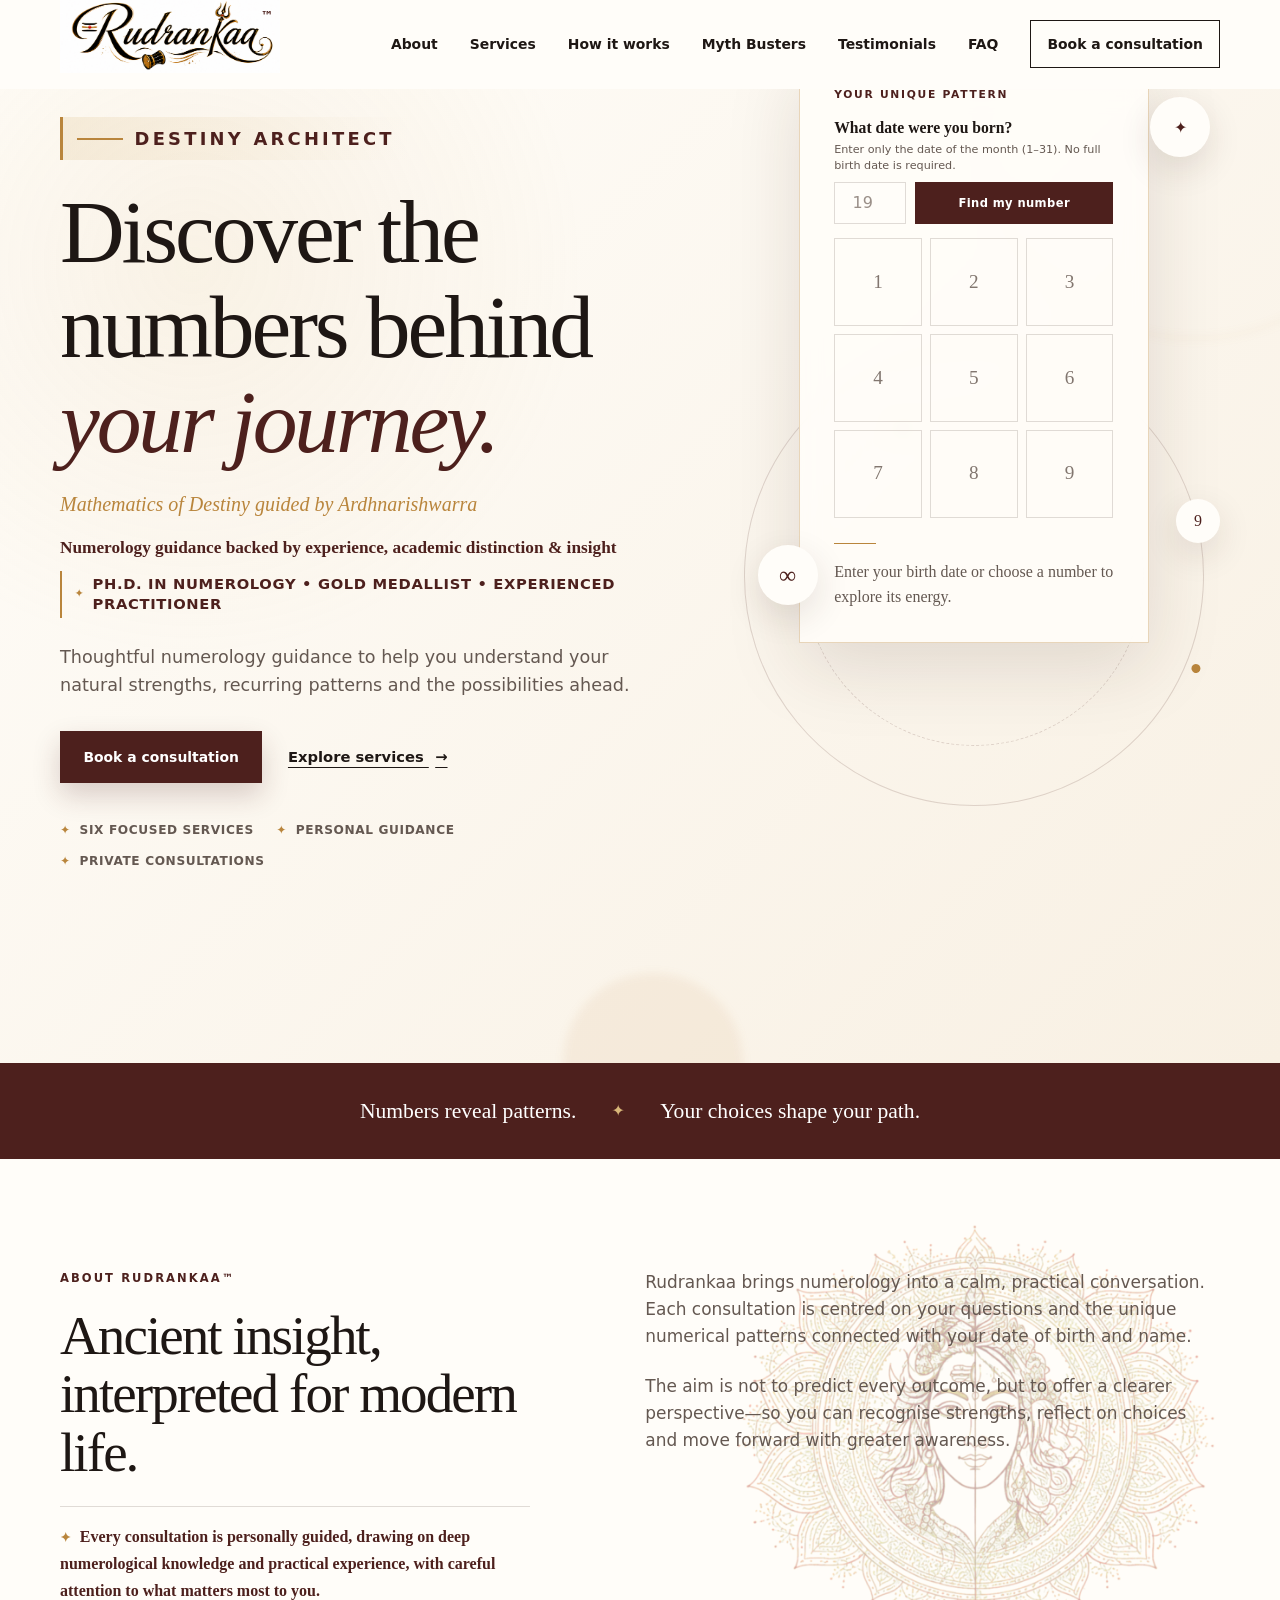
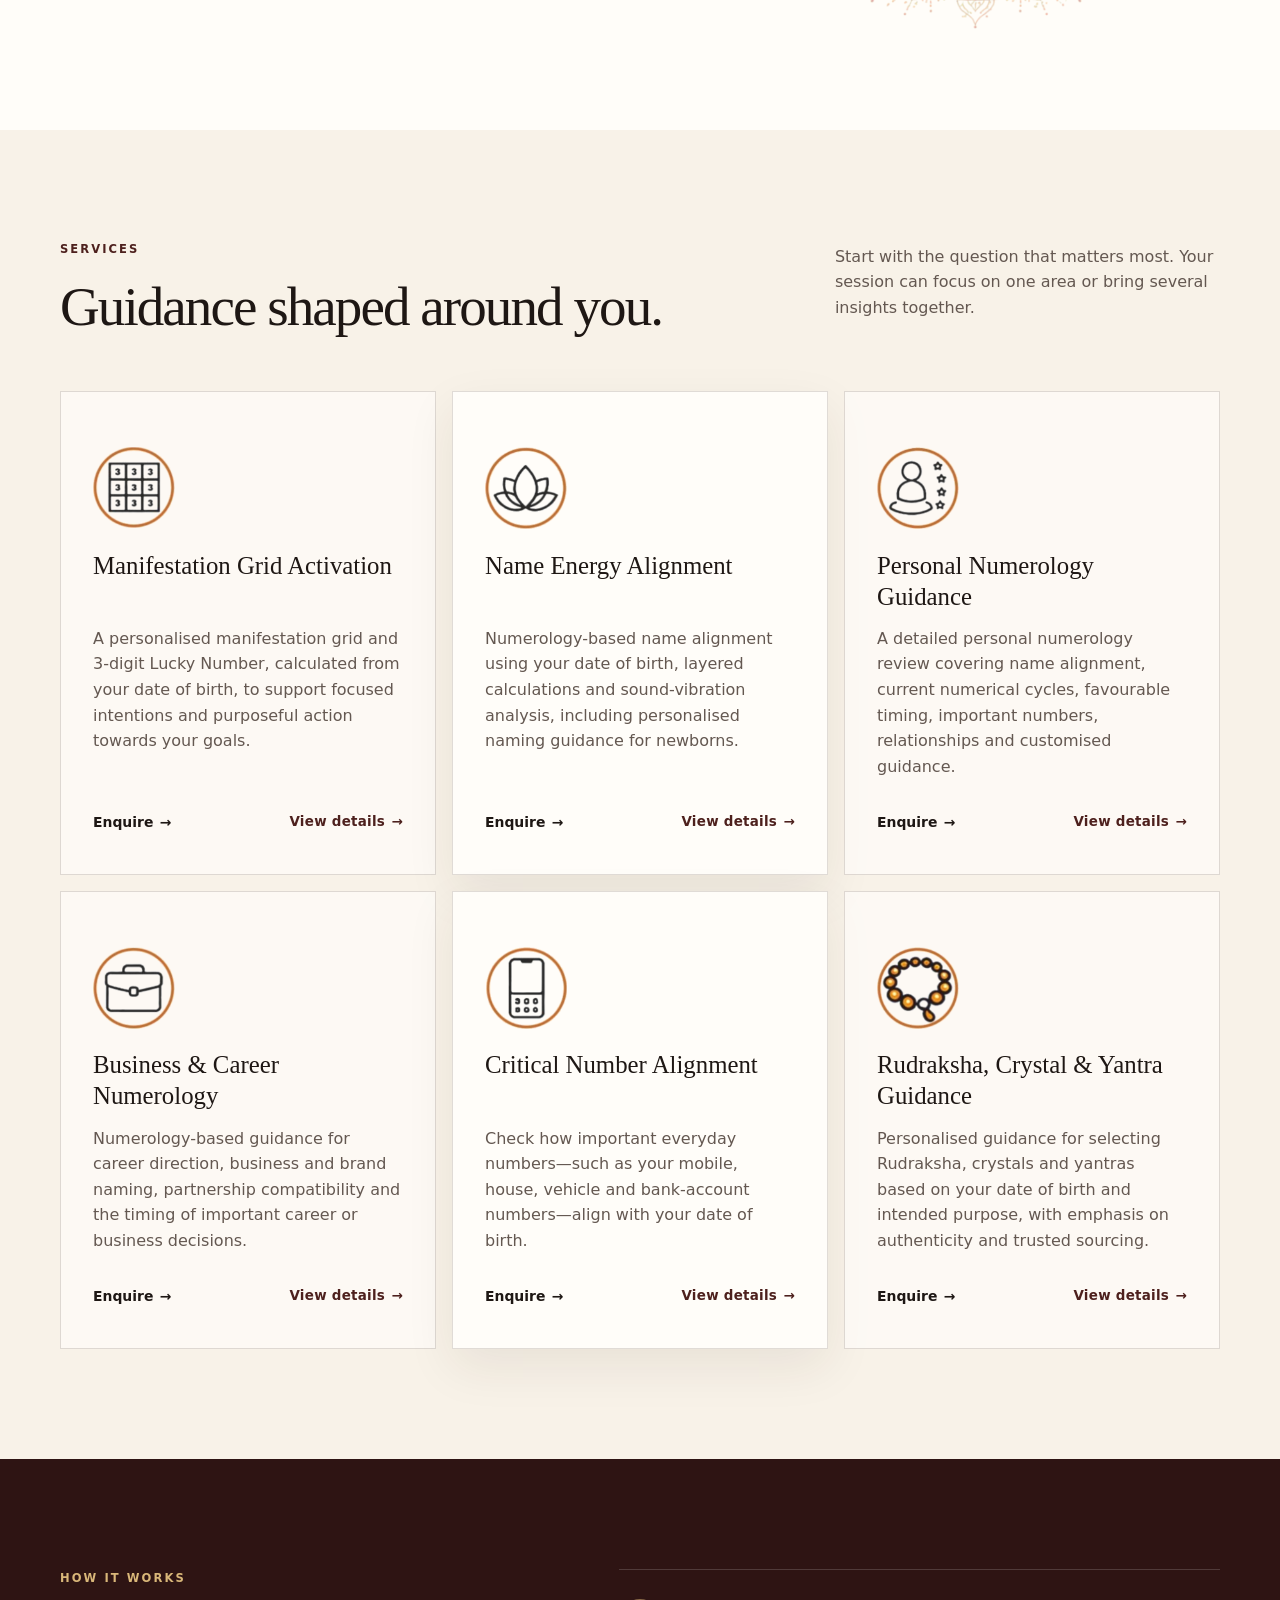
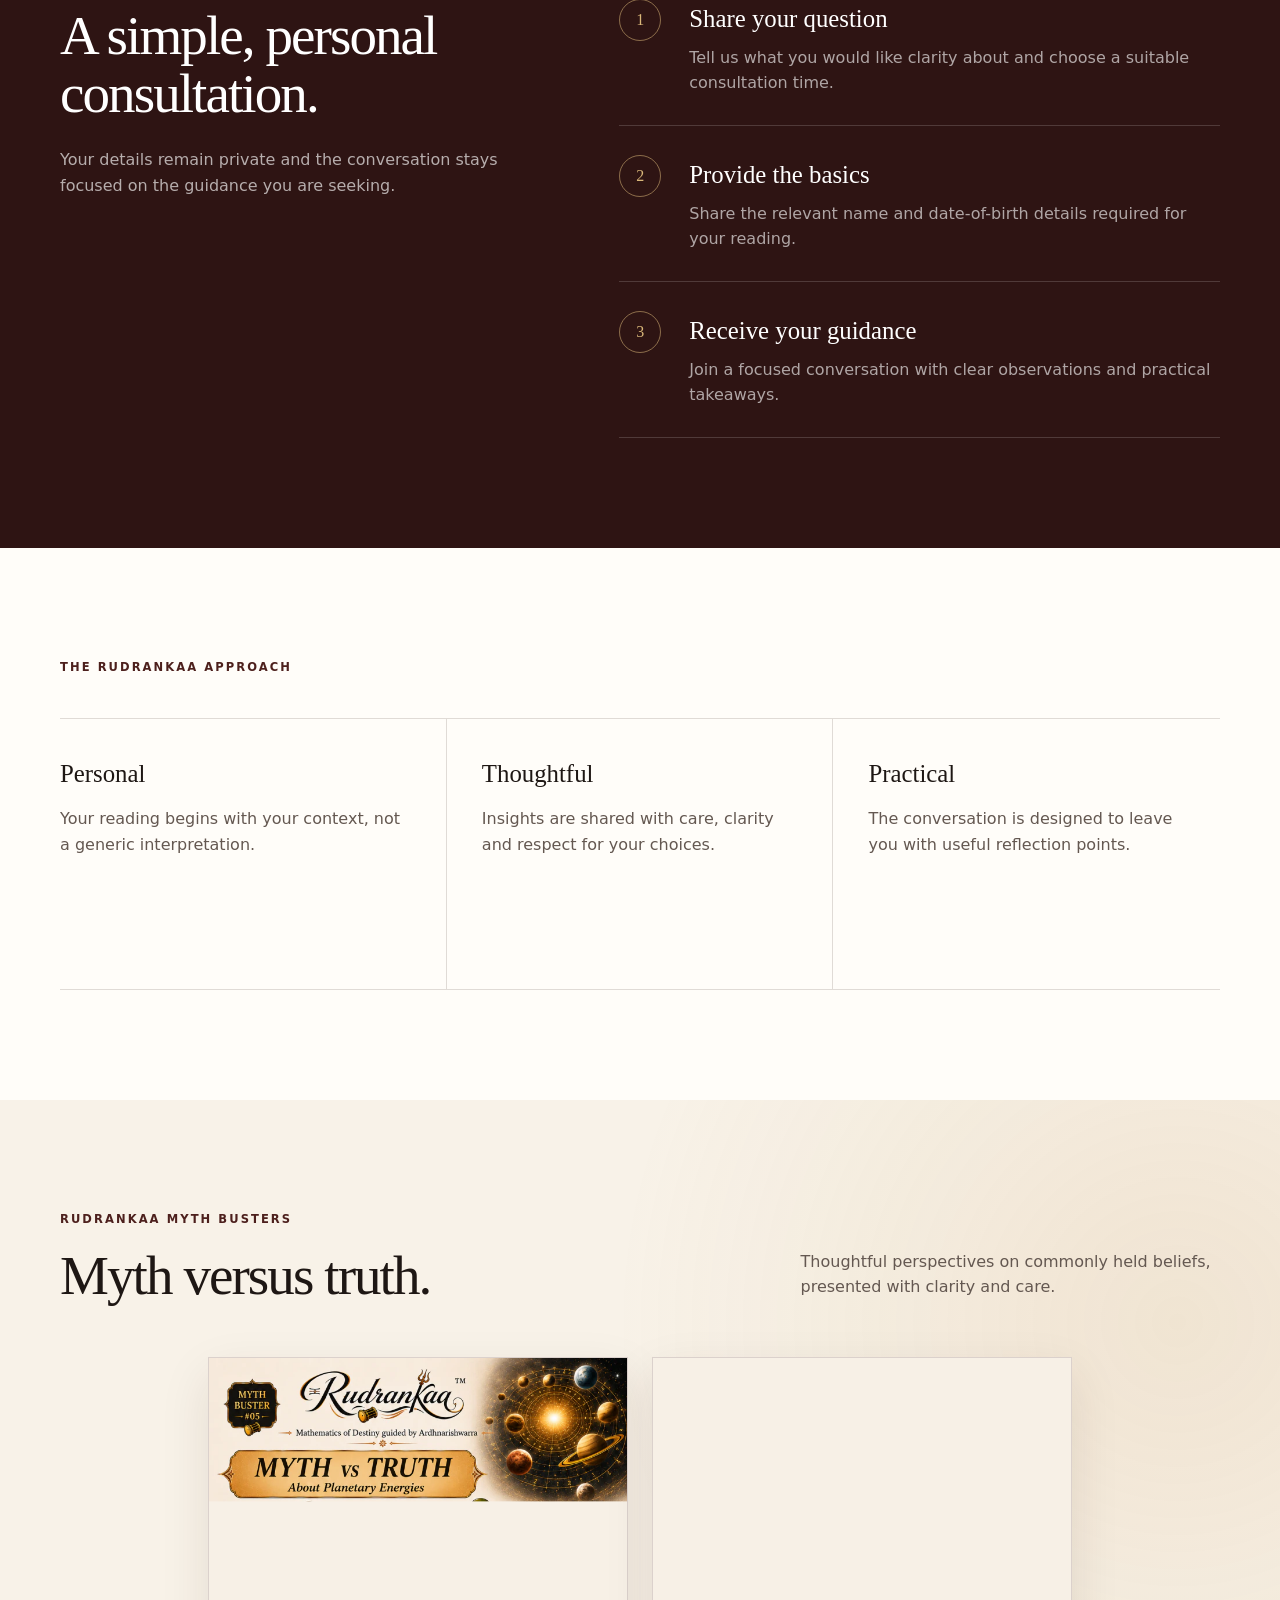
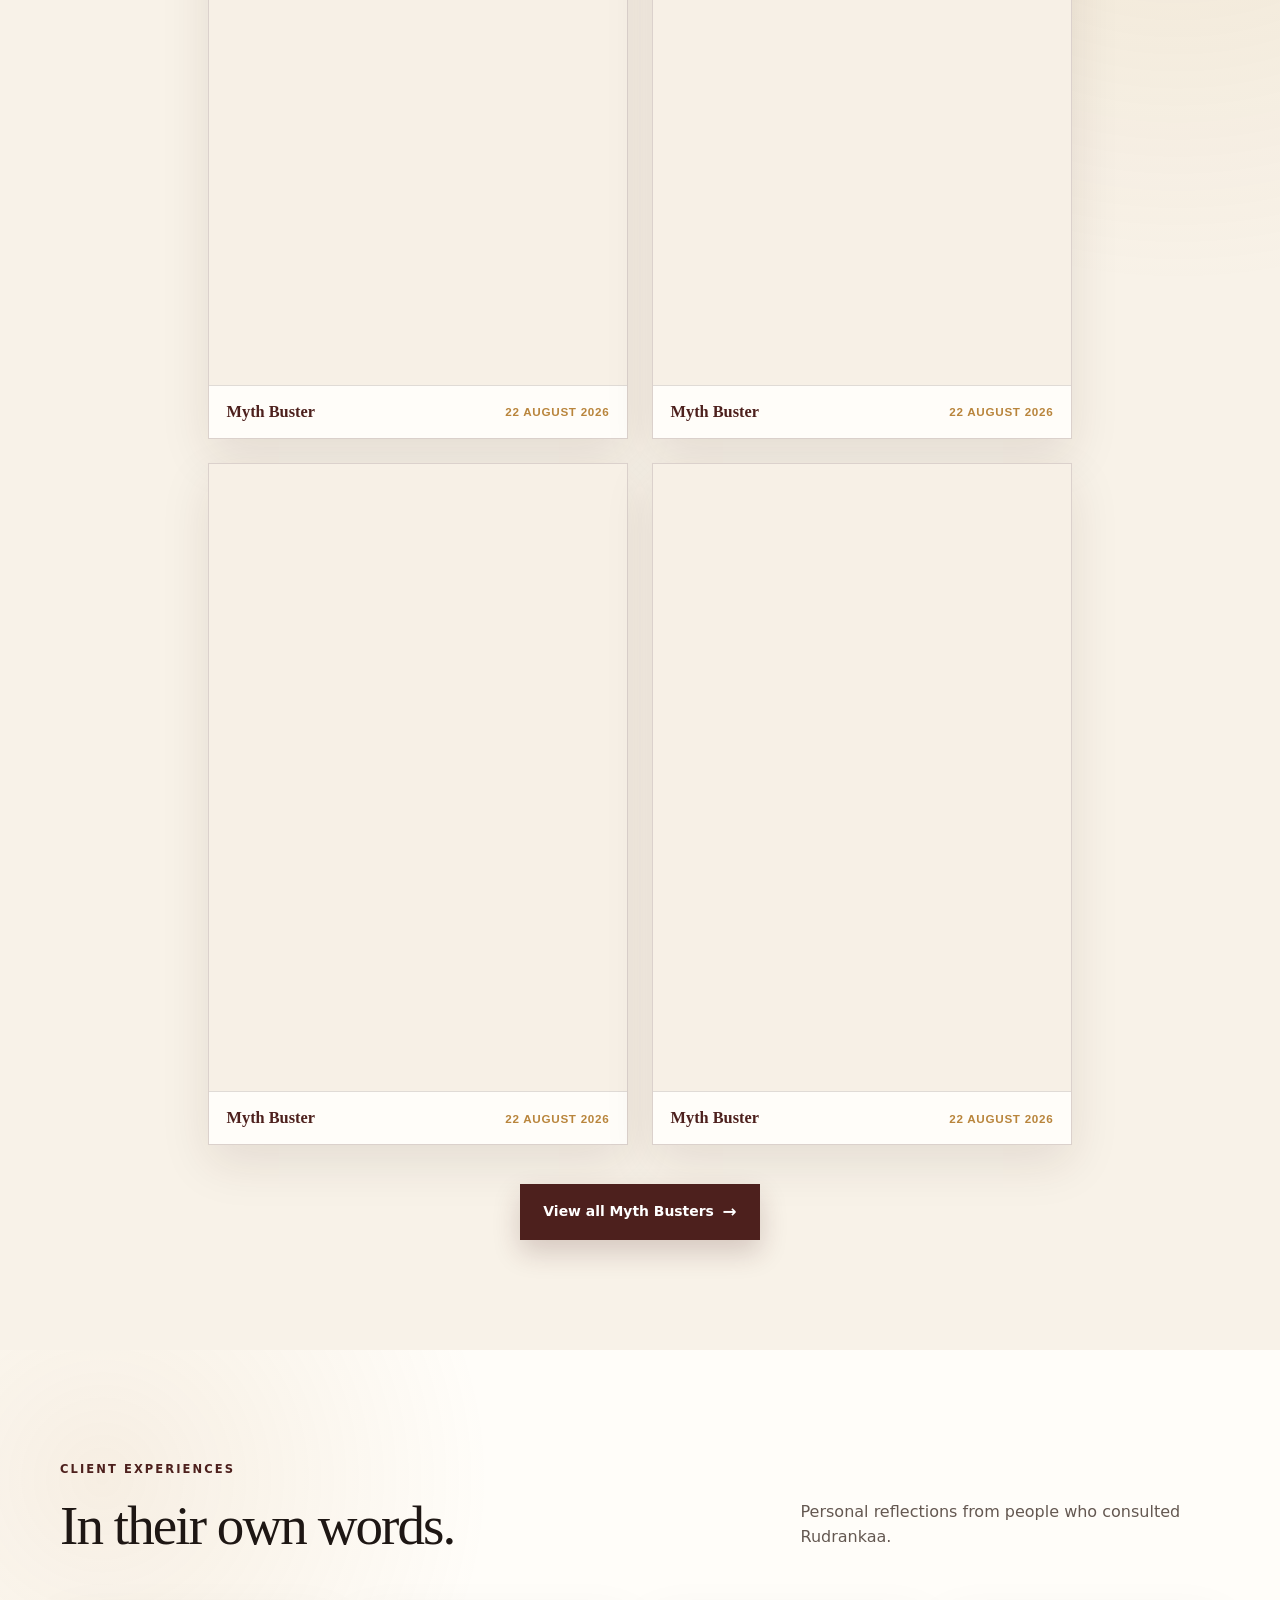
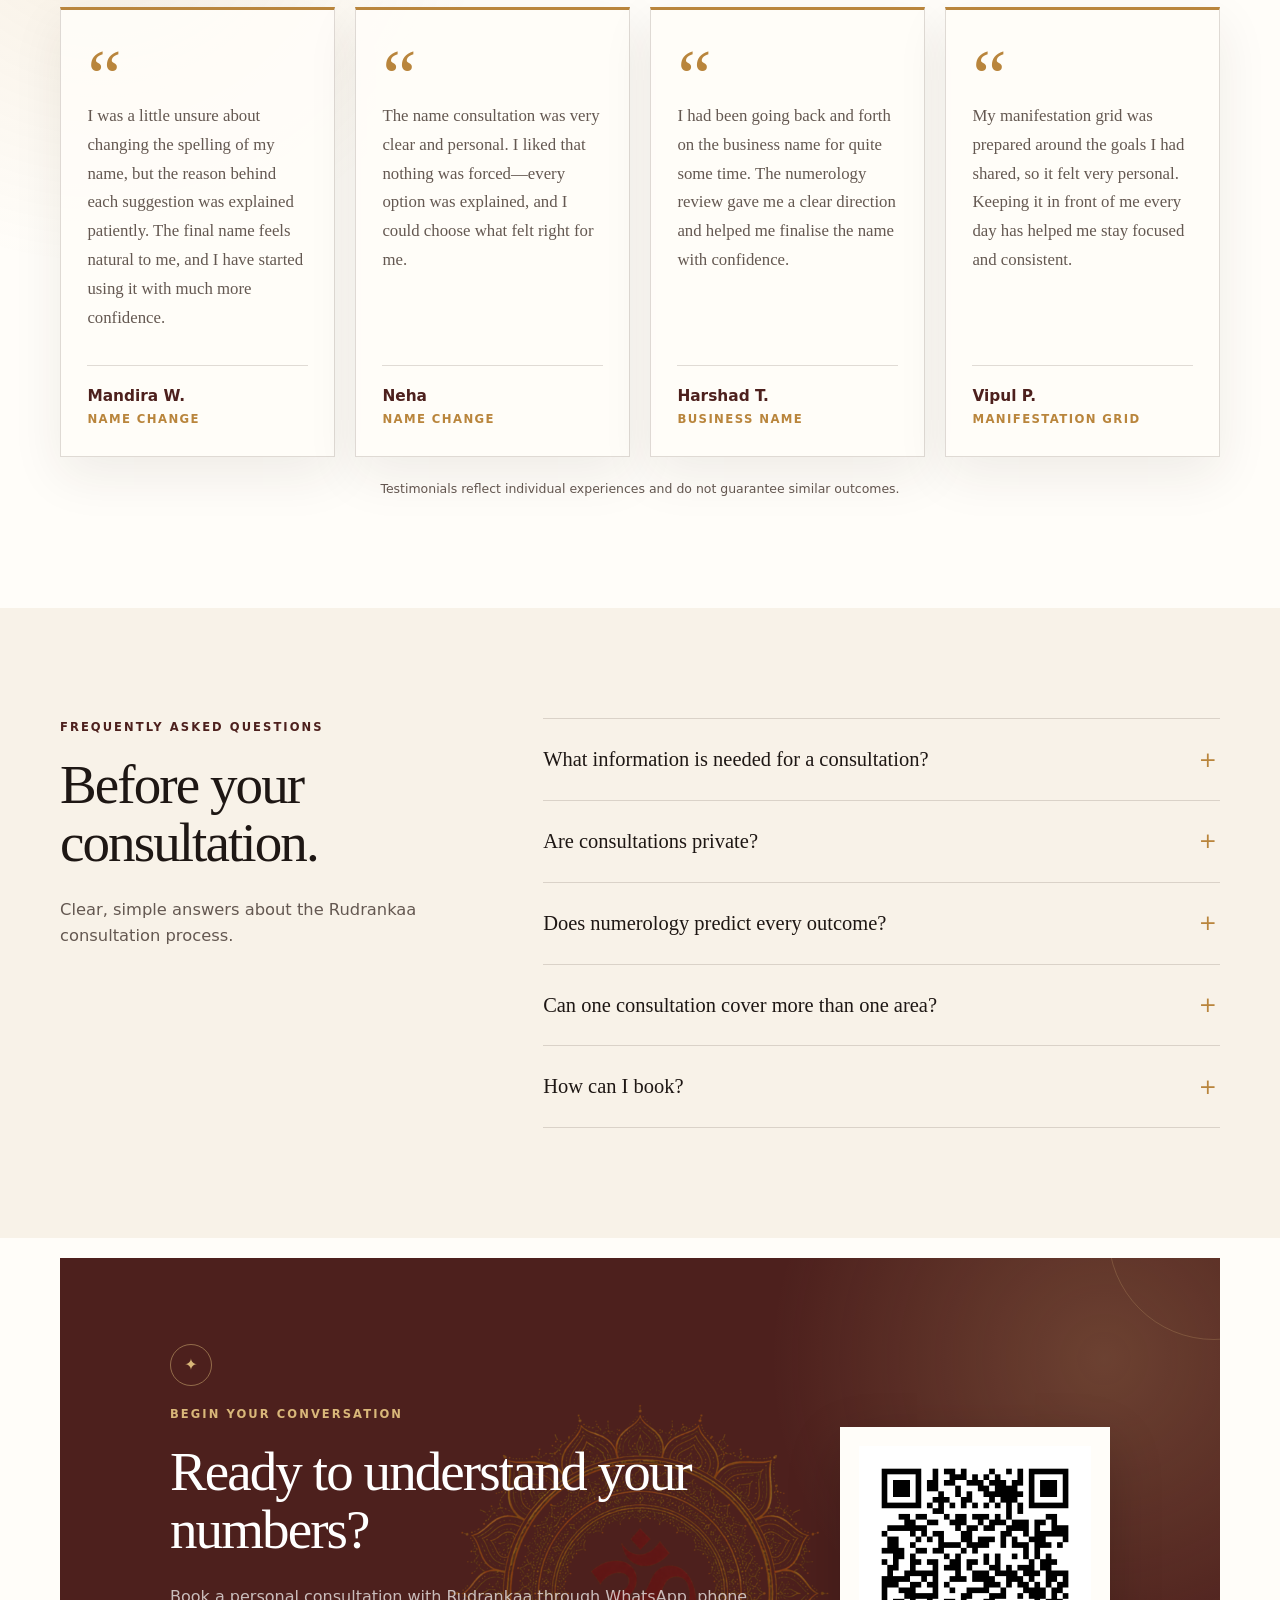
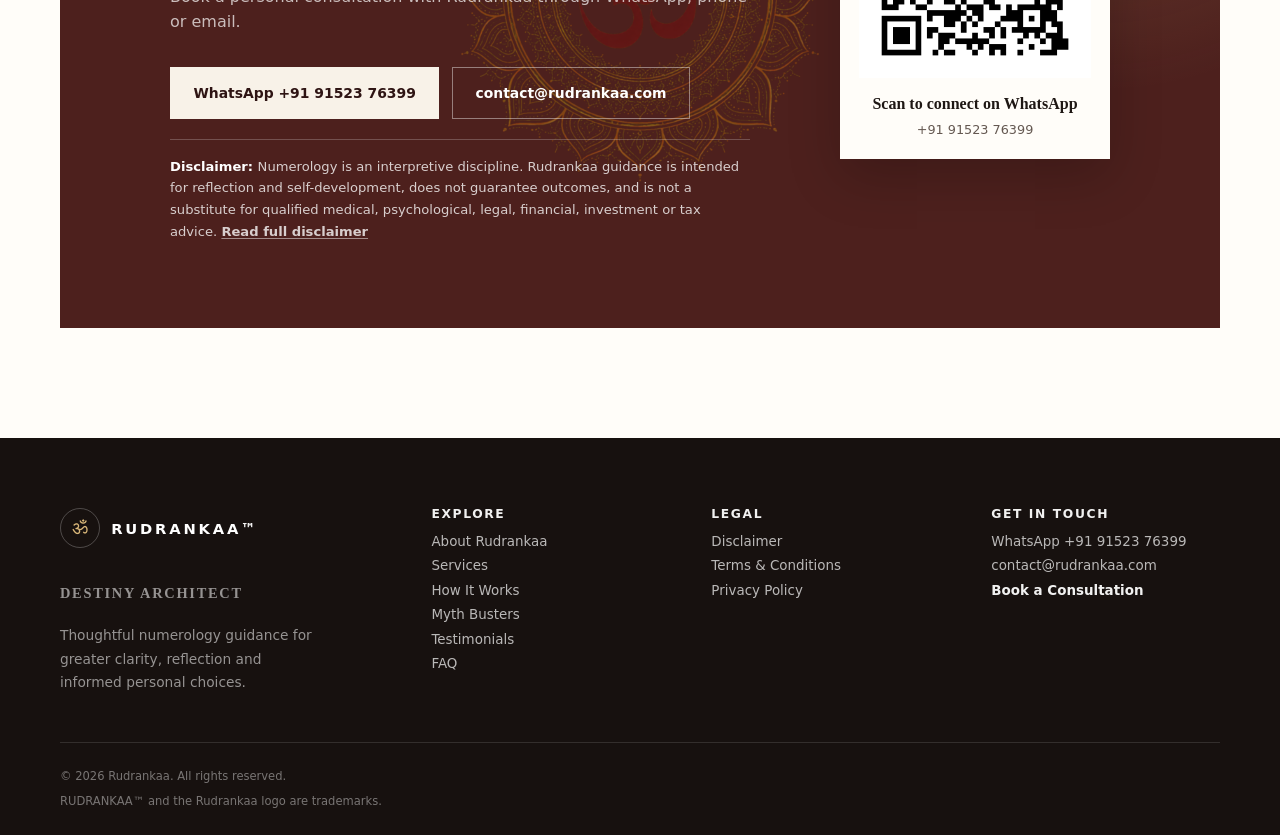
==== commit 6d6c3f5b: "Consolidate Birth Number refinements" ====
--- a/index.html
+++ b/index.html
@@ -22,10 +22,9 @@
     <link rel="stylesheet" href="myth-busters.css?v=2" />
     <link rel="stylesheet" href="legal.css?v=5" />
     <link rel="stylesheet" href="service-details.css?v=2" />
+    <link rel="stylesheet" href="birth-number.css?v=1" />
     <script defer src="site-navigation.js?v=1"></script>
-    <script defer src="birth-number.js?v=3"></script>
-    <script defer src="birth-number-refinements.js?v=9"></script>
-    <script defer src="hero-number-pad-refinement.js?v=7"></script>
+    <script defer src="birth-number.js?v=4"></script>
     <script defer src="service-details.js?v=3"></script>
     <script defer src="myth-busters.js?v=6"></script>
   </head>
@@ -117,9 +116,9 @@
 
       <section class="intro-band" aria-label="Rudrankaa philosophy">
         <div class="shell intro-band-inner">
-          <p>Numbers do not decide your path.</p>
+          <p>Numbers reveal patterns.</p>
           <span aria-hidden="true">✦</span>
-          <p>They can help you see it more clearly.</p>
+          <p>Your choices shape your path.</p>
         </div>
       </section>
 
--- a/birth-number.css
+++ b/birth-number.css
@@ -0,0 +1,459 @@
+.birth-number-form {
+  margin: -0.2rem 0 1.25rem;
+}
+
+.birth-number-label {
+  display: block;
+  margin-bottom: 0.25rem;
+  color: var(--ink);
+  font-family: var(--serif);
+  font-size: 0.98rem;
+  font-weight: 600;
+  line-height: 1.35;
+}
+
+.birth-number-note {
+  display: block;
+  margin-bottom: 0.65rem;
+  color: var(--ink-soft);
+  font-size: 0.7rem;
+  line-height: 1.45;
+}
+
+.birth-number-controls {
+  display: grid;
+  grid-template-columns: 72px minmax(0, 1fr);
+  gap: 0.55rem;
+}
+
+.birth-day-input,
+.birth-number-submit {
+  min-height: 42px;
+  border-radius: 0;
+  font: inherit;
+}
+
+.birth-day-input {
+  width: 100%;
+  padding: 0 0.7rem;
+  border: 1px solid var(--line);
+  background: var(--paper);
+  color: var(--ink);
+  text-align: center;
+  outline: none;
+  transition: color 160ms ease;
+}
+
+.birth-day-input:focus {
+  border-color: var(--gold);
+  box-shadow: 0 0 0 2px rgba(185, 133, 60, 0.12);
+}
+
+.birth-day-input[aria-invalid="true"] {
+  border-color: var(--maroon);
+}
+
+.birth-day-input.is-default-example {
+  color: #9a8f88;
+}
+
+.birth-number-submit {
+  padding: 0.5rem 0.7rem;
+  border: 1px solid var(--maroon);
+  background: var(--maroon);
+  color: white;
+  cursor: pointer;
+  font-size: 0.72rem;
+  font-weight: 800;
+  letter-spacing: 0.035em;
+  white-space: nowrap;
+}
+
+.birth-number-submit:hover,
+.birth-number-submit:focus-visible {
+  background: var(--maroon-deep);
+}
+
+.birth-number-error {
+  margin-top: 0.5rem;
+  color: var(--maroon);
+  font-size: 0.7rem;
+  font-weight: 700;
+  line-height: 1.4;
+}
+
+.birth-calculation {
+  margin: 0.7rem 0 0;
+  padding-left: 0.65rem;
+  border-left: 2px solid var(--gold);
+  color: var(--maroon);
+  font-size: 0.74rem;
+  font-weight: 750;
+  line-height: 1.45;
+}
+
+.number-grid .number-tile {
+  cursor: pointer;
+  user-select: none;
+  transition: border-color 160ms ease, background 160ms ease, color 160ms ease, transform 160ms ease;
+}
+
+.number-grid .number-tile:hover,
+.number-grid .number-tile:focus-visible {
+  border-color: var(--gold);
+  color: var(--maroon);
+  transform: translateY(-1px);
+  outline: none;
+}
+
+.number-grid .number-tile.is-selected,
+.number-grid .number-tile.is-selected:hover,
+.number-grid .number-tile.is-selected:focus-visible {
+  border-color: var(--maroon);
+  background: var(--maroon);
+  color: white;
+  font-size: 1.75rem;
+  transform: none;
+}
+
+.number-card .birth-summary {
+  color: var(--ink-soft);
+  font-family: var(--serif);
+  font-size: 1rem;
+  line-height: 1.55;
+}
+
+.number-card .birth-summary strong {
+  display: block;
+  margin-bottom: 0.18rem;
+  color: var(--maroon);
+  font-family: var(--sans);
+  font-size: 0.76rem;
+  font-weight: 850;
+  letter-spacing: 0.06em;
+  text-transform: uppercase;
+}
+
+.birth-number-detail {
+  padding: 0 0 12px;
+  background: var(--paper);
+  scroll-margin-top: 96px;
+}
+
+.birth-number-detail[hidden] {
+  display: none;
+}
+
+.birth-detail-card {
+  display: grid;
+  grid-template-columns: minmax(150px, 0.3fr) minmax(0, 1fr);
+  gap: clamp(2rem, 6vw, 5rem);
+  align-items: start;
+  padding: clamp(1.65rem, 3.4vw, 2.8rem);
+  border-top: 1px solid var(--line);
+  border-bottom: 1px solid var(--line);
+  background:
+    radial-gradient(circle at 10% 20%, rgba(217, 183, 121, 0.12), transparent 34%),
+    linear-gradient(135deg, rgba(248, 242, 232, 0.72), rgba(255, 253, 249, 0.96));
+}
+
+.birth-detail-kicker {
+  margin: 0 0 0.7rem;
+  color: var(--maroon);
+  font-size: 0.7rem;
+  font-weight: 850;
+  letter-spacing: 0.16em;
+  text-transform: uppercase;
+}
+
+.birth-detail-identity {
+  display: flex;
+  flex-direction: column;
+  align-items: flex-start;
+  min-width: 0;
+  max-width: 100%;
+  gap: 0.72rem;
+}
+
+.birth-detail-number {
+  width: auto;
+  max-width: 100%;
+  height: 1em;
+  min-height: 0;
+  display: flex;
+  align-items: flex-end;
+  align-self: flex-start;
+  margin: 0;
+  color: var(--maroon);
+  font-family: var(--serif);
+  font-size: clamp(5rem, 9vw, 7.8rem);
+  font-weight: 400;
+  line-height: 1;
+  transform-origin: left bottom;
+  will-change: transform;
+}
+
+.birth-detail-planet {
+  display: block;
+  margin: 0;
+  color: var(--gold);
+  font-size: 1rem;
+  font-weight: 850;
+  letter-spacing: 0.12em;
+  line-height: 1.2;
+  text-transform: uppercase;
+}
+
+.birth-detail-title {
+  margin: 0 0 0.55rem;
+  color: var(--ink);
+  font-family: var(--serif);
+  font-size: clamp(2rem, 4vw, 3.3rem);
+  font-weight: 500;
+  letter-spacing: -0.025em;
+  line-height: 1.08;
+}
+
+.birth-detail-keywords {
+  margin: 0 0 1.15rem;
+  color: var(--maroon);
+  font-size: 0.9rem;
+  font-weight: 800;
+  line-height: 1.55;
+}
+
+.birth-detail-description {
+  max-width: 760px;
+  margin: 0;
+  color: var(--ink-soft);
+  font-family: var(--serif);
+  font-size: clamp(1.02rem, 1.45vw, 1.14rem);
+  line-height: 1.85;
+}
+
+.birth-detail-actions {
+  margin-top: 1.2rem;
+}
+
+.birth-detail-back {
+  display: inline-flex;
+  align-items: center;
+  gap: 0.45rem;
+  padding: 0;
+  border: 0;
+  border-bottom: 1px solid currentColor;
+  background: transparent;
+  color: var(--maroon);
+  font-family: var(--sans);
+  font-size: 0.78rem;
+  font-weight: 800;
+  letter-spacing: 0.035em;
+  line-height: 1.5;
+  cursor: pointer;
+  text-underline-offset: 5px;
+}
+
+.birth-detail-back:hover,
+.birth-detail-back:focus-visible {
+  color: var(--maroon-deep);
+  outline: none;
+}
+
+.birth-scroll-cue-wrap {
+  display: flex;
+  justify-content: center;
+  align-items: center;
+  min-height: 72px;
+  padding: 0.35rem 1rem 0.85rem;
+  background: var(--paper);
+  opacity: 1;
+  overflow: visible;
+  transition: opacity 220ms ease, min-height 220ms ease, padding 220ms ease;
+}
+
+.birth-scroll-cue-wrap[hidden] {
+  display: none;
+}
+
+.birth-scroll-cue-wrap.is-hidden {
+  min-height: 0;
+  padding-top: 0;
+  padding-bottom: 0;
+  opacity: 0;
+}
+
+.birth-scroll-cue {
+  display: inline-flex;
+  flex-direction: column;
+  align-items: center;
+  gap: 0.14rem;
+  padding: 0.18rem 0.85rem;
+  border: 0;
+  background: transparent;
+  color: var(--maroon);
+  font-family: var(--sans);
+  font-size: 0.84rem;
+  font-weight: 700;
+  letter-spacing: 0.03em;
+  line-height: 1.3;
+  cursor: pointer;
+}
+
+.birth-scroll-cue::before {
+  content: "⌄⌄";
+  display: block;
+  color: var(--gold);
+  font-size: 1.22rem;
+  line-height: 0.82;
+  letter-spacing: -0.1em;
+  animation: birth-scroll-nudge 1.6s ease-in-out 2;
+}
+
+.birth-scroll-cue:hover,
+.birth-scroll-cue:focus-visible {
+  color: var(--maroon-deep);
+  outline: none;
+}
+
+@keyframes birth-scroll-nudge {
+  0%, 100% { transform: translateY(0); }
+  50% { transform: translateY(4px); }
+}
+
+@media (prefers-reduced-motion: reduce) {
+  .birth-scroll-cue::before {
+    animation: none;
+  }
+
+  .birth-scroll-cue-wrap {
+    transition: none;
+  }
+}
+
+@media (min-width: 901px) {
+  .hero .number-card {
+    padding: 2rem 2.15rem;
+  }
+
+  .hero .number-card .card-kicker {
+    margin-bottom: 1.05rem;
+  }
+
+  .hero .birth-number-form {
+    margin-bottom: 0.92rem;
+  }
+
+  .hero .birth-number-note {
+    margin-bottom: 0.44rem;
+  }
+
+  .hero .number-grid {
+    gap: 0.5rem;
+  }
+}
+
+@media (min-width: 1200px) {
+  .hero .hero-grid > div:first-child {
+    transform: translateY(-82px);
+  }
+
+  .hero .number-card,
+  .hero .floating-symbol {
+    transform: translateY(-228px);
+  }
+}
+
+@media (min-width: 1000px) and (max-width: 1199px) {
+  .hero .hero-grid > div:first-child {
+    transform: translateY(-55px);
+  }
+
+  .hero .number-card,
+  .hero .floating-symbol {
+    transform: translateY(-155px);
+  }
+}
+
+@media (min-width: 901px) and (max-width: 999px) {
+  .hero .hero-grid > div:first-child {
+    transform: translateY(-30px);
+  }
+
+  .hero .number-card,
+  .hero .floating-symbol {
+    transform: translateY(-100px);
+  }
+}
+
+@media (max-width: 640px) {
+  html,
+  body {
+    max-width: 100%;
+    overflow-x: hidden;
+    overscroll-behavior-x: none;
+  }
+
+  @supports (overflow-x: clip) {
+    html,
+    body {
+      overflow-x: clip;
+    }
+  }
+
+  .birth-number-controls {
+    grid-template-columns: 66px minmax(0, 1fr);
+  }
+
+  .birth-number-submit {
+    font-size: 0.68rem;
+    letter-spacing: 0.02em;
+  }
+
+  .birth-number-detail {
+    padding-bottom: 10px;
+    scroll-margin-top: 72px;
+    overflow-x: clip;
+    touch-action: pan-y pinch-zoom;
+  }
+
+  .birth-detail-card {
+    grid-template-columns: 1fr;
+    gap: 1.2rem;
+    padding: 1.65rem 1.2rem 1.9rem;
+  }
+
+  .birth-detail-identity {
+    gap: 0.62rem;
+  }
+
+  .birth-detail-number {
+    font-size: 4.9rem;
+  }
+
+  .birth-detail-planet {
+    font-size: 0.94rem;
+  }
+
+  .birth-detail-description {
+    font-size: 1rem;
+    line-height: 1.75;
+  }
+
+  .birth-detail-actions {
+    margin-top: 1.1rem;
+  }
+
+  .birth-scroll-cue-wrap {
+    min-height: 66px;
+    padding: 0.3rem 0.8rem 0.72rem;
+  }
+
+  .birth-scroll-cue {
+    padding: 0.15rem 0.65rem;
+    font-size: 0.8rem;
+  }
+
+  .birth-scroll-cue::before {
+    font-size: 1.14rem;
+  }
+}
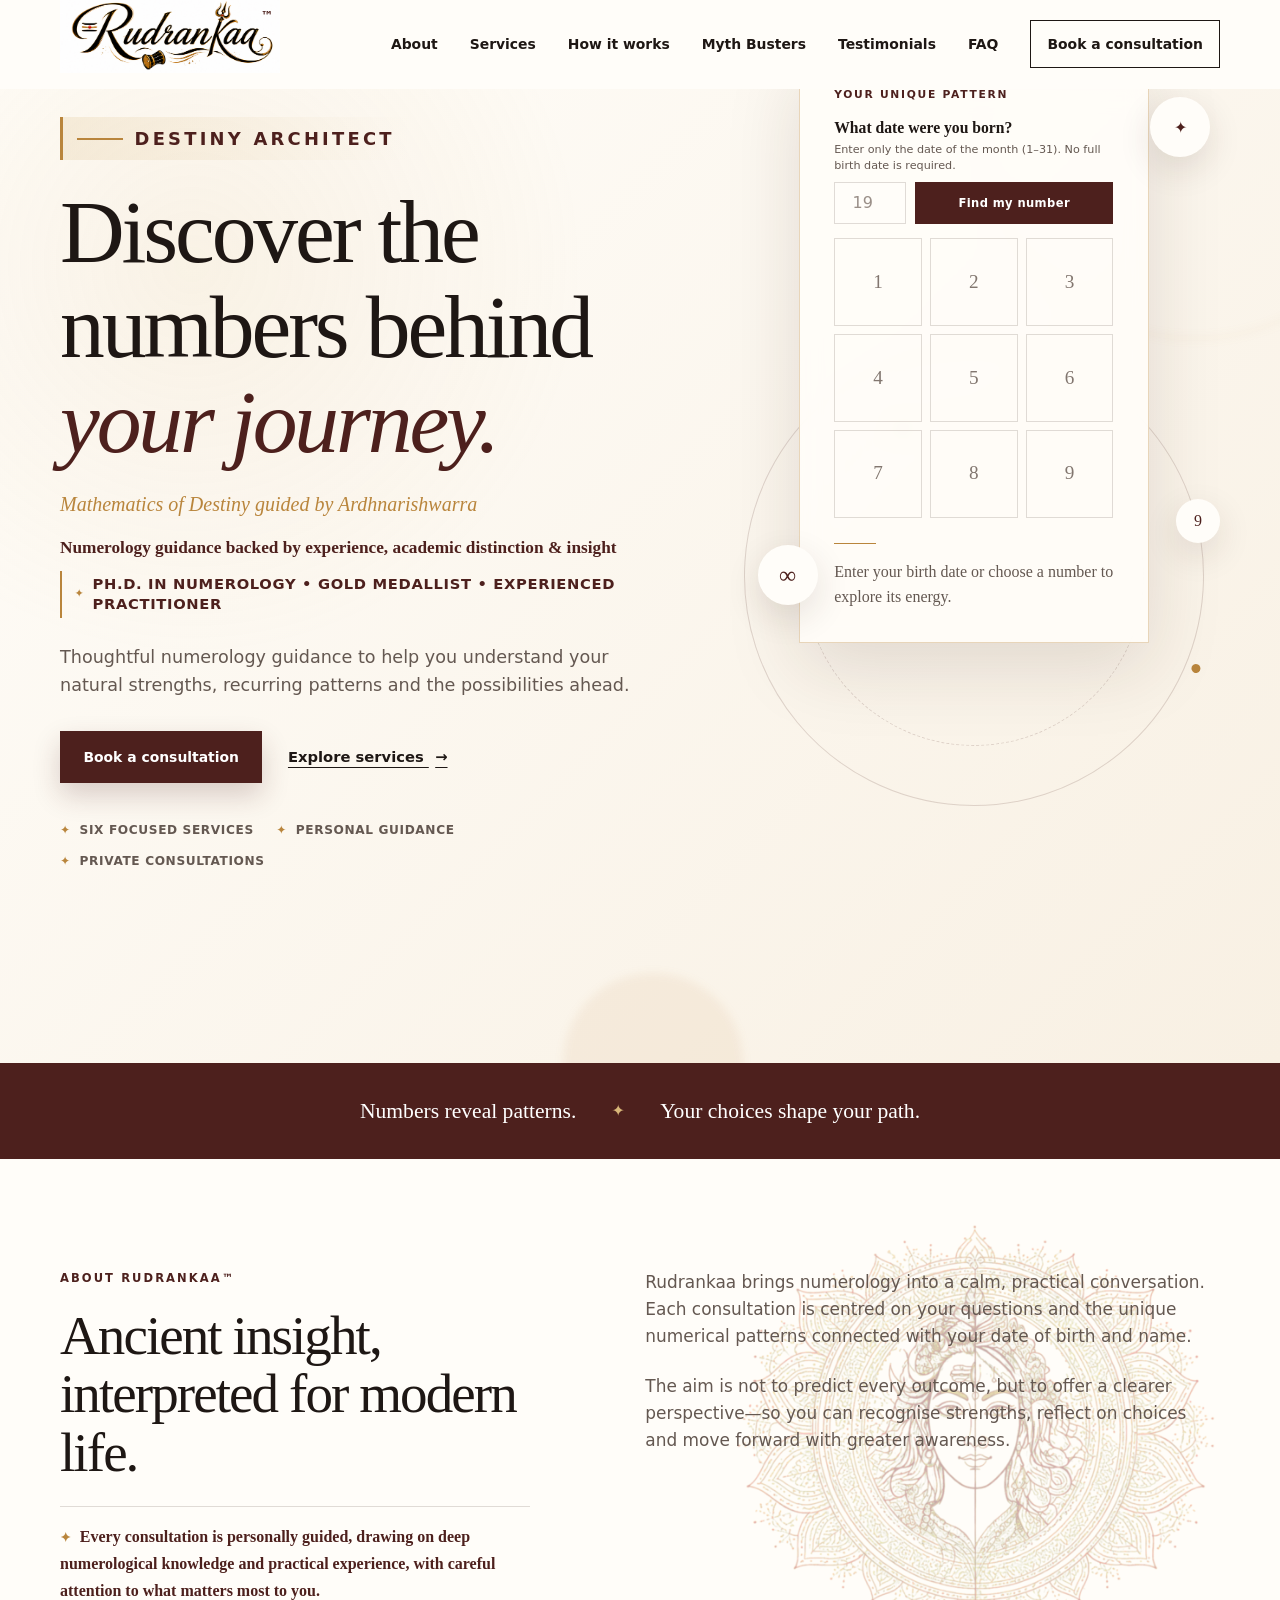
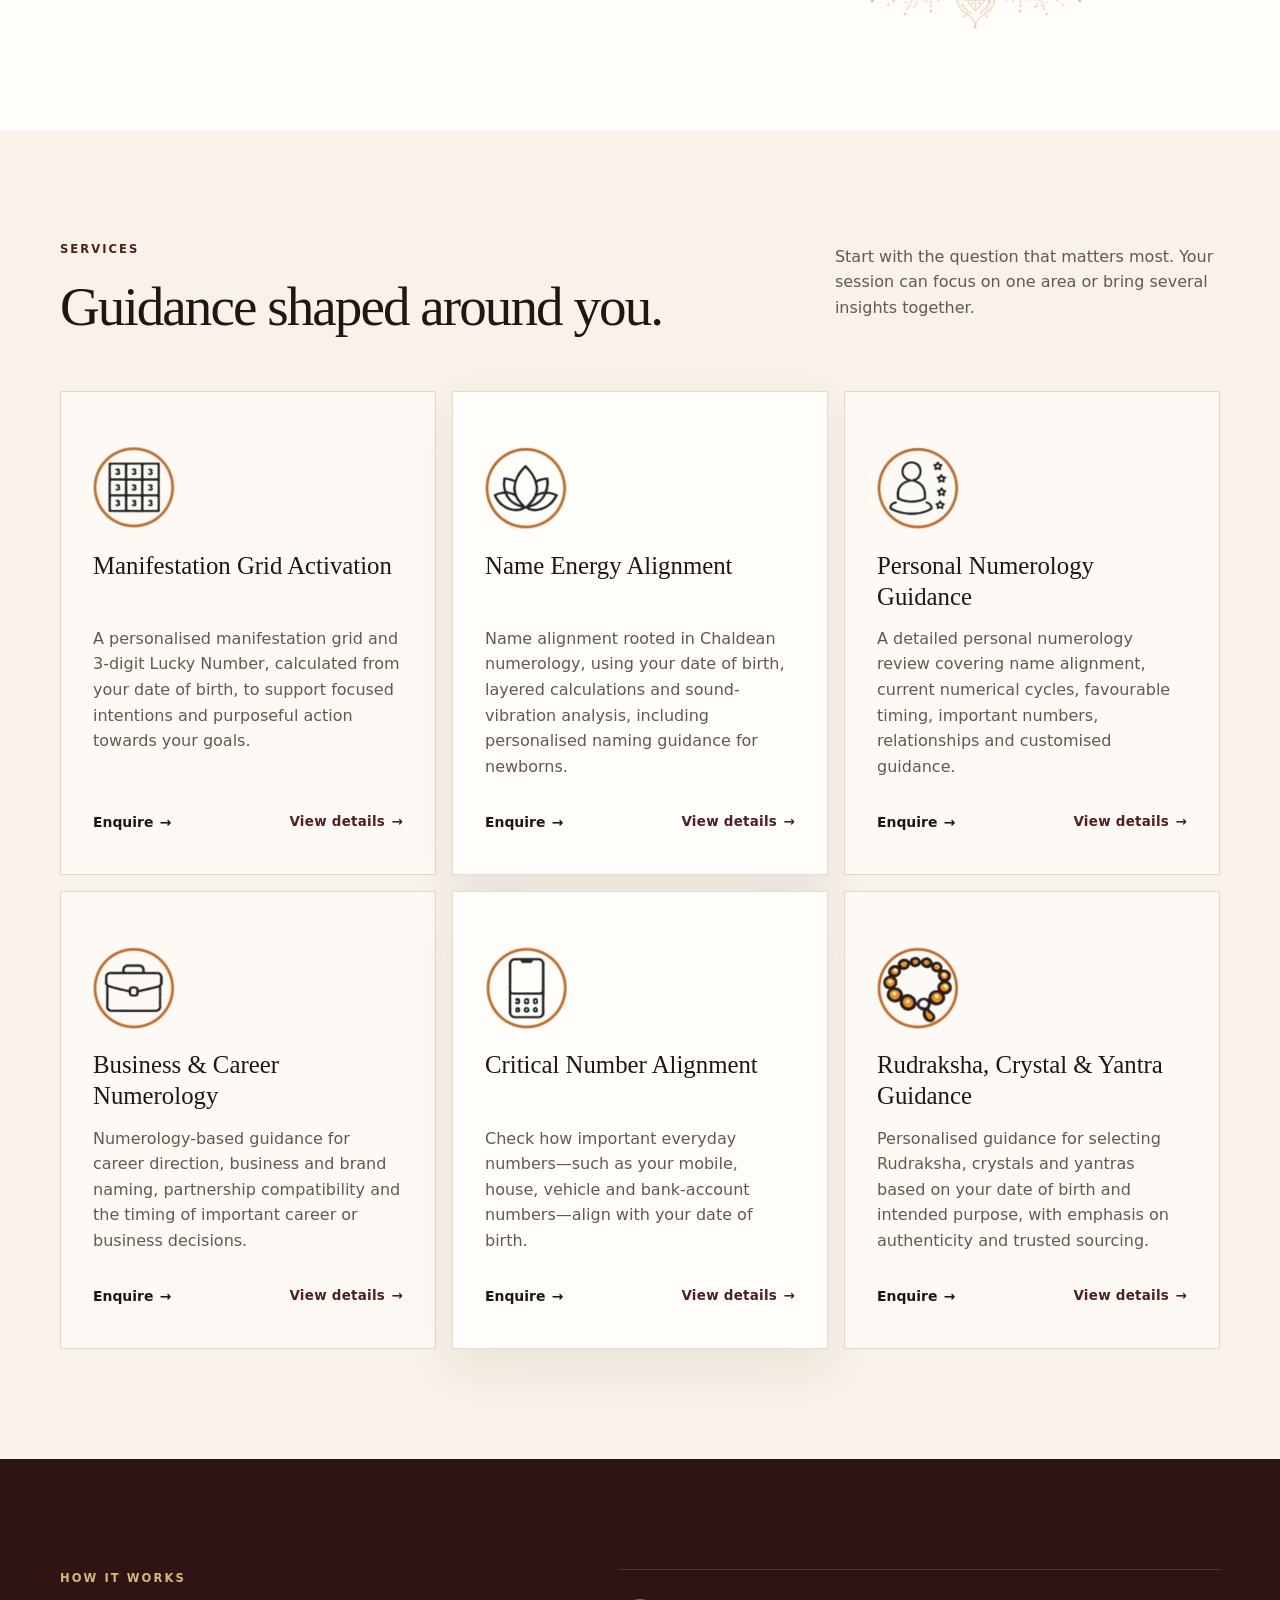
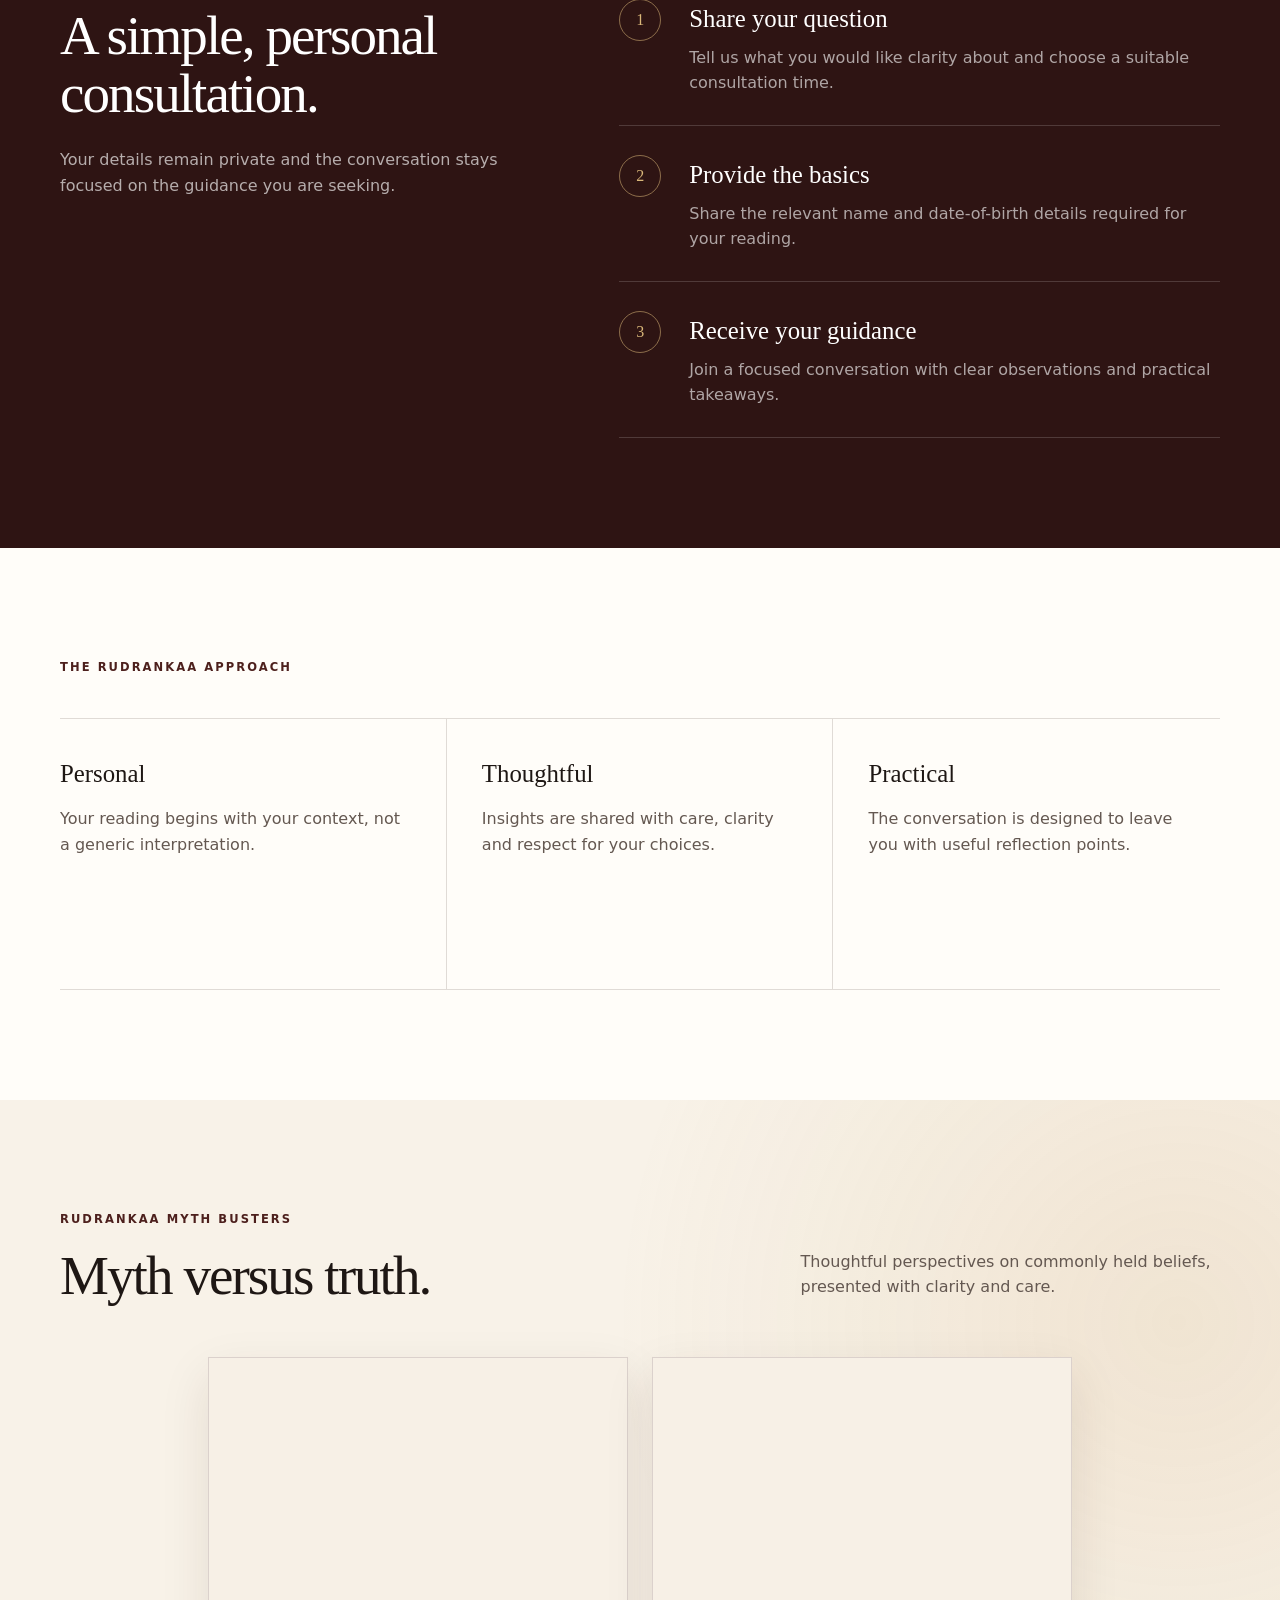
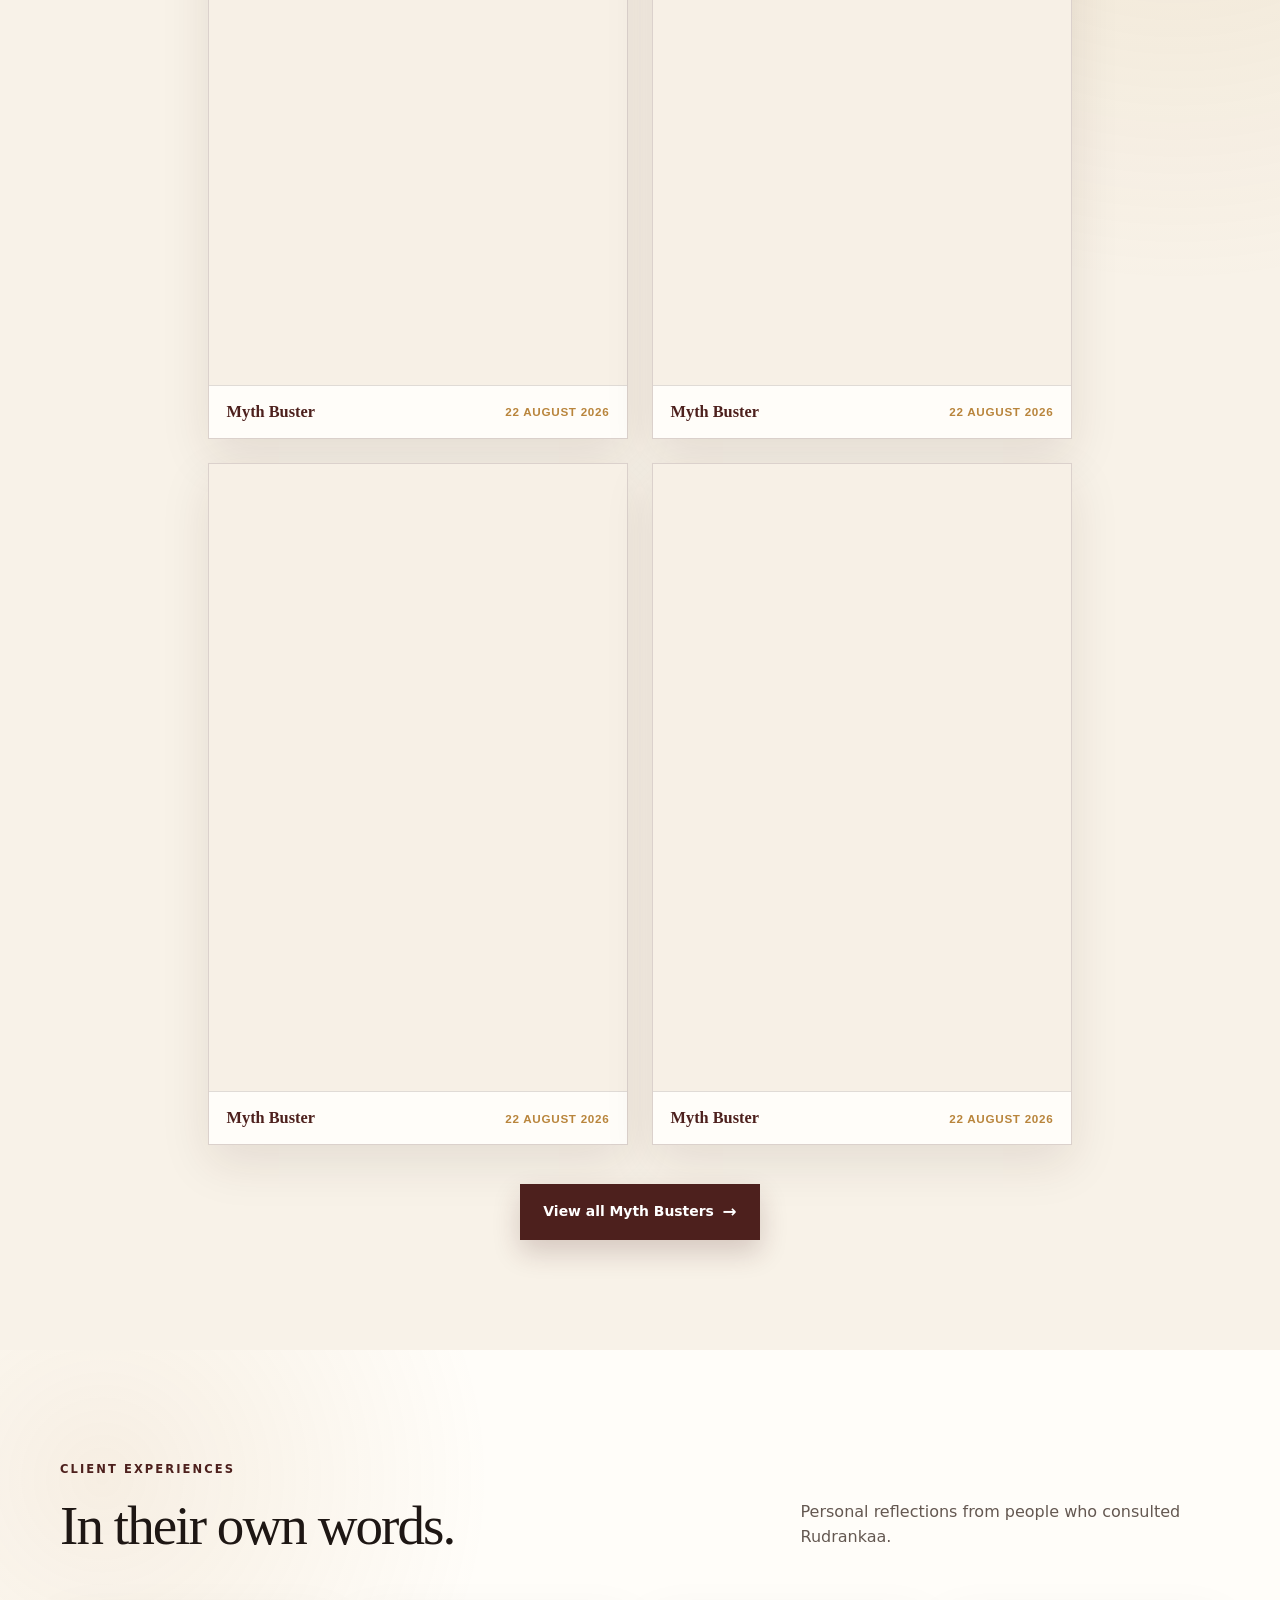
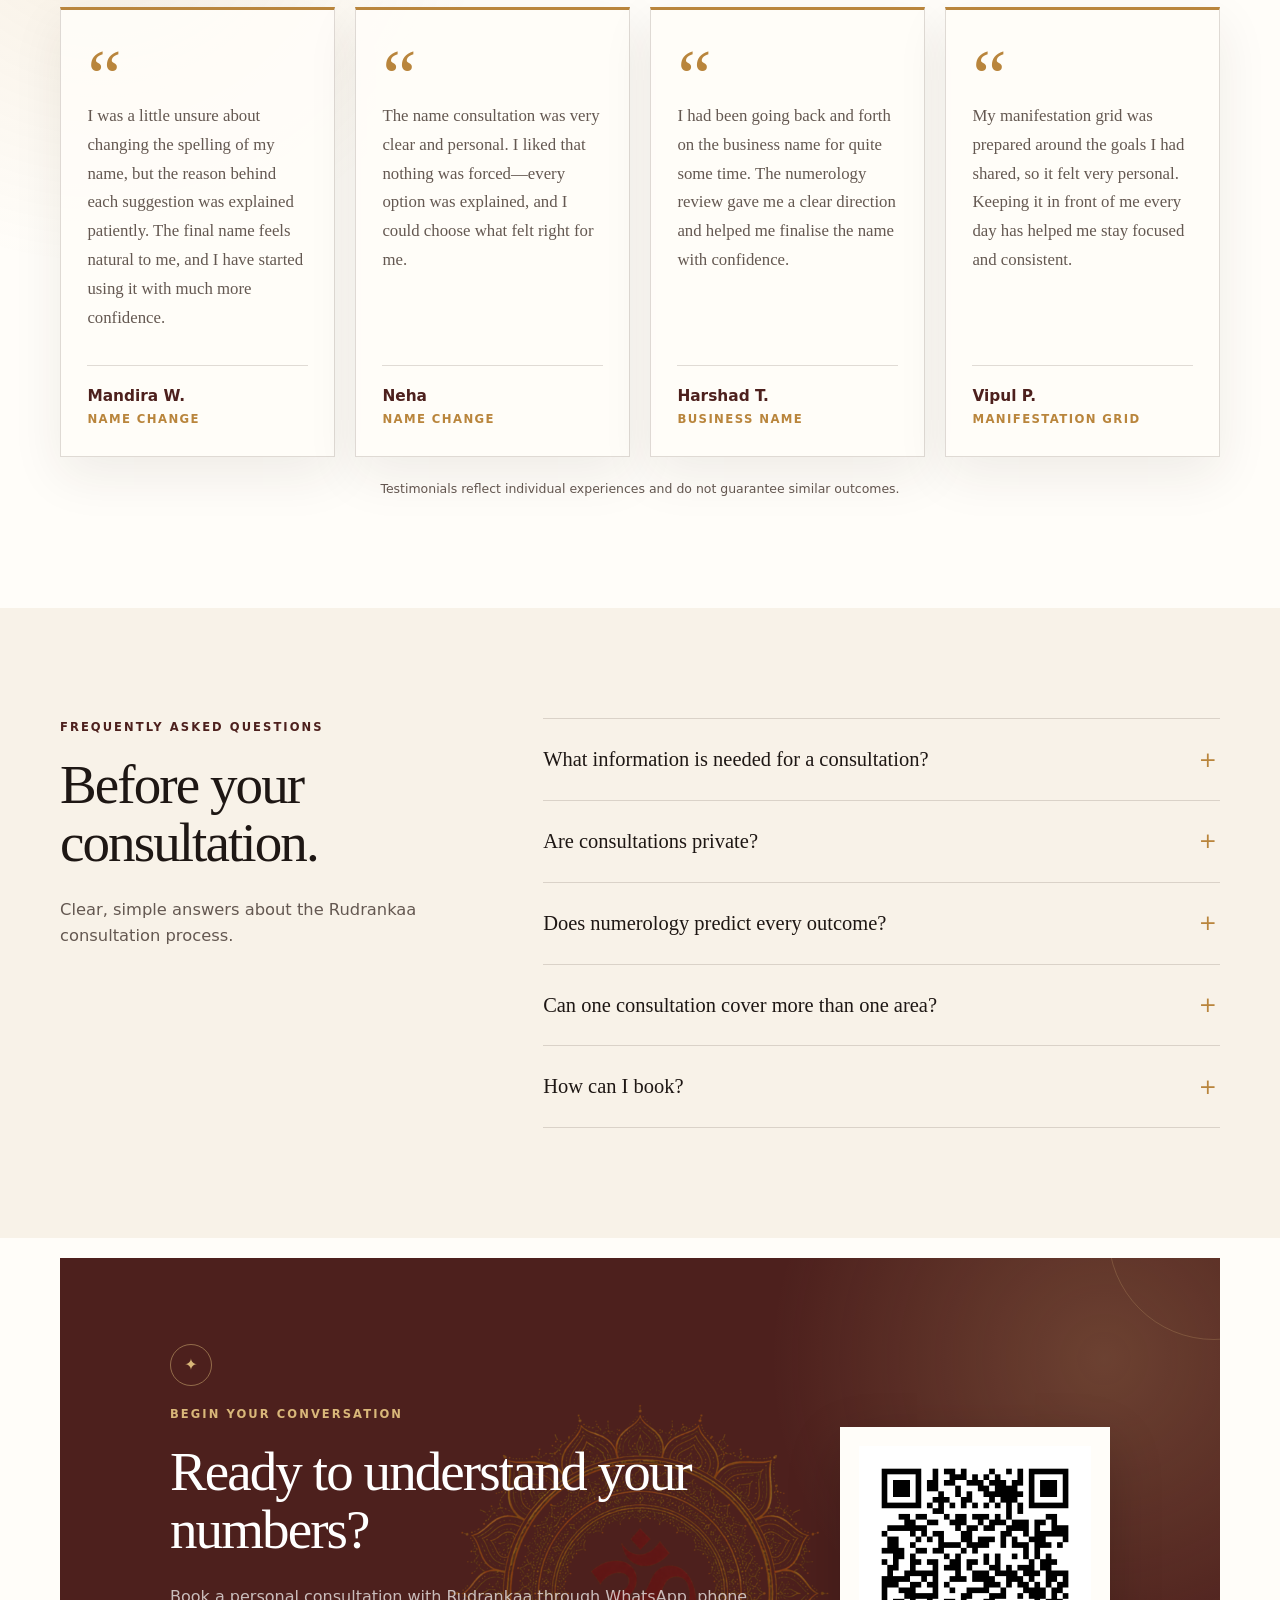
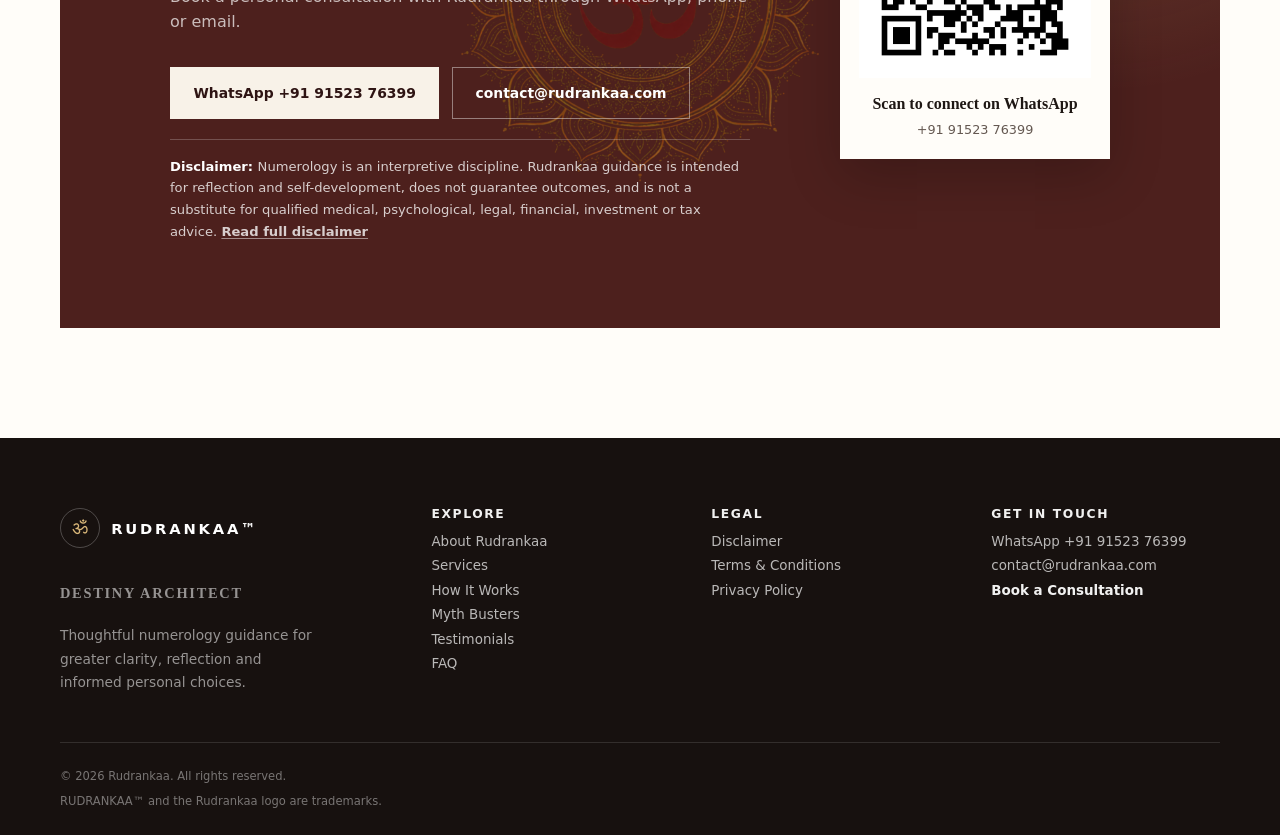
==== commit d17ae39f: "Clarify Chaldean basis of Name Energy Alignment" ====
--- a/index.html
+++ b/index.html
@@ -184,7 +184,7 @@
               <span class="service-number">02</span>
               <div class="service-icon" aria-hidden="true">✽</div>
               <h3>Name Energy Alignment</h3>
-              <p class="service-summary">Numerology-based name alignment using your date of birth, layered calculations and sound-vibration analysis, including personalised naming guidance for newborns.</p>
+              <p class="service-summary">Name alignment rooted in Chaldean numerology, using your date of birth, layered calculations and sound-vibration analysis, including personalised naming guidance for newborns.</p>
               <div class="service-card-actions">
                 <a href="#contact" aria-label="Enquire about Name Energy Alignment">Enquire <span aria-hidden="true">→</span></a>
                 <button type="button" class="service-details-trigger" data-service-key="name-energy" aria-haspopup="dialog">View details</button>
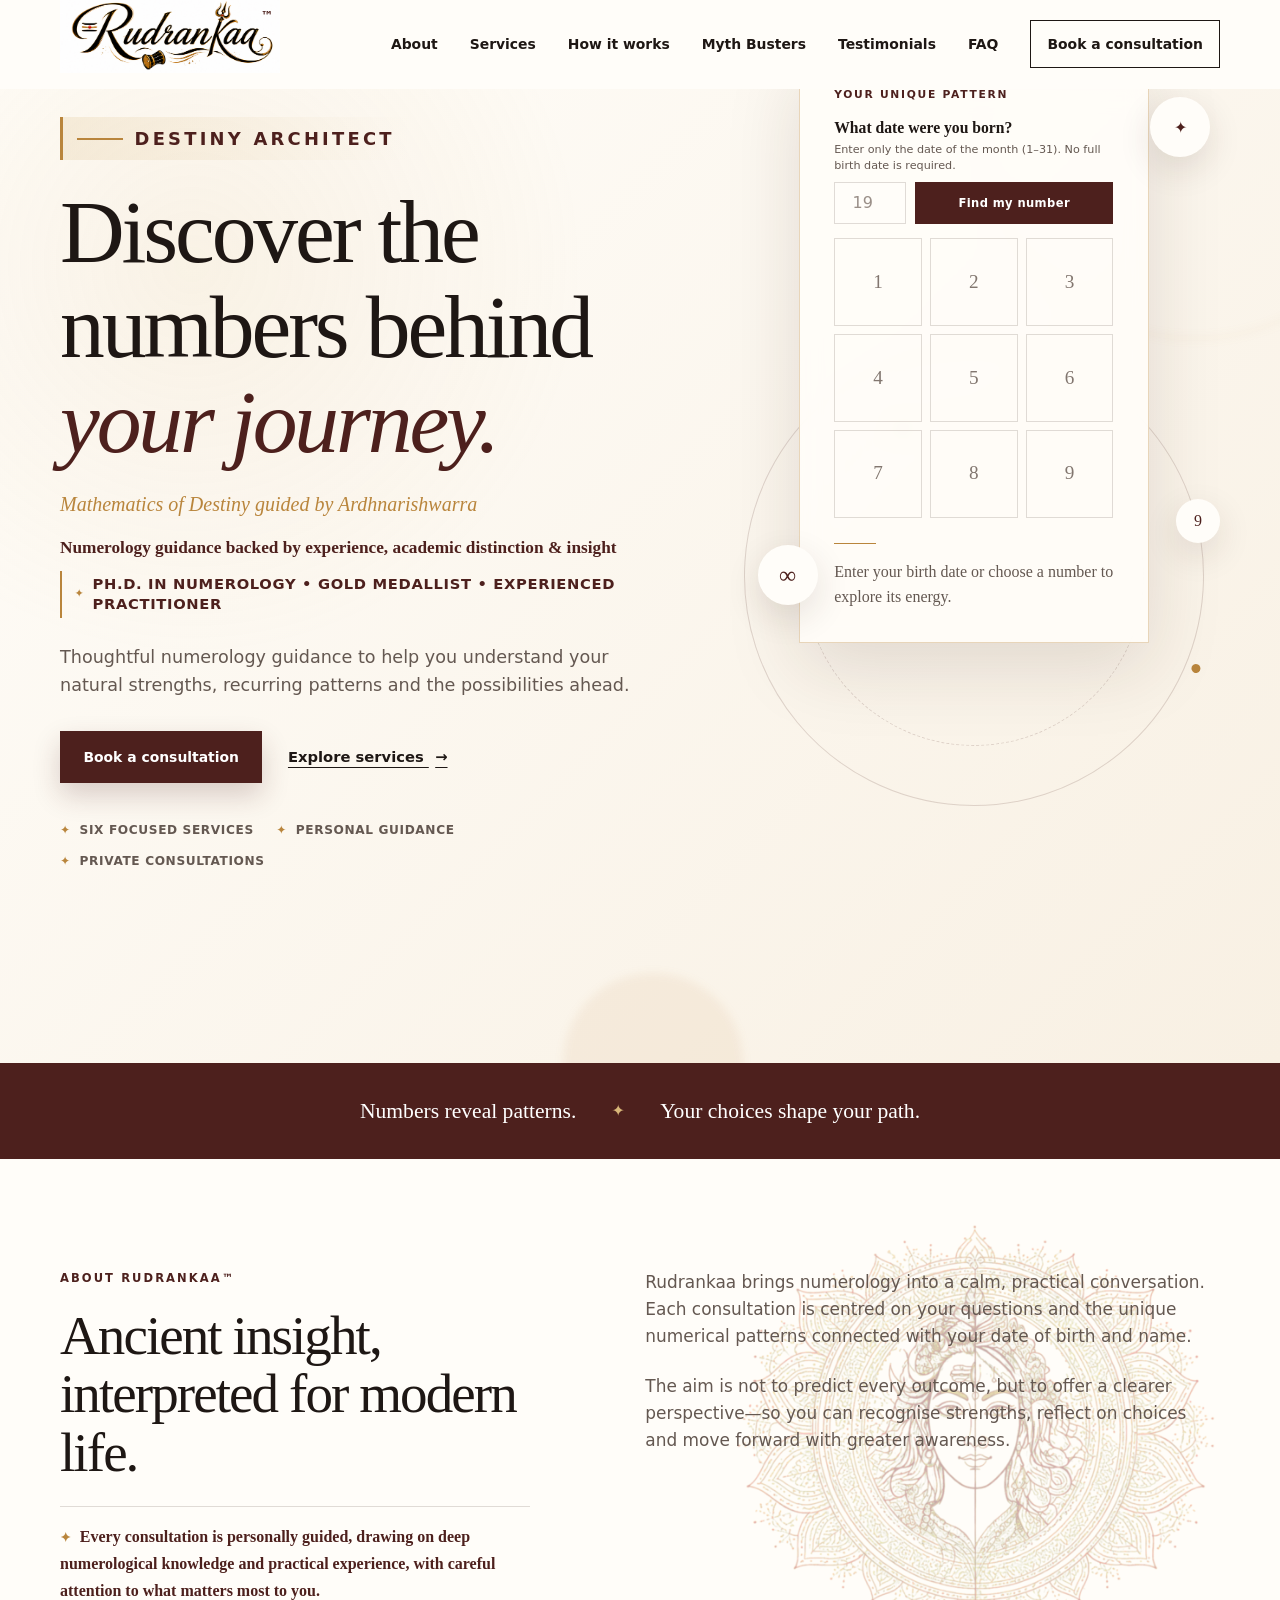
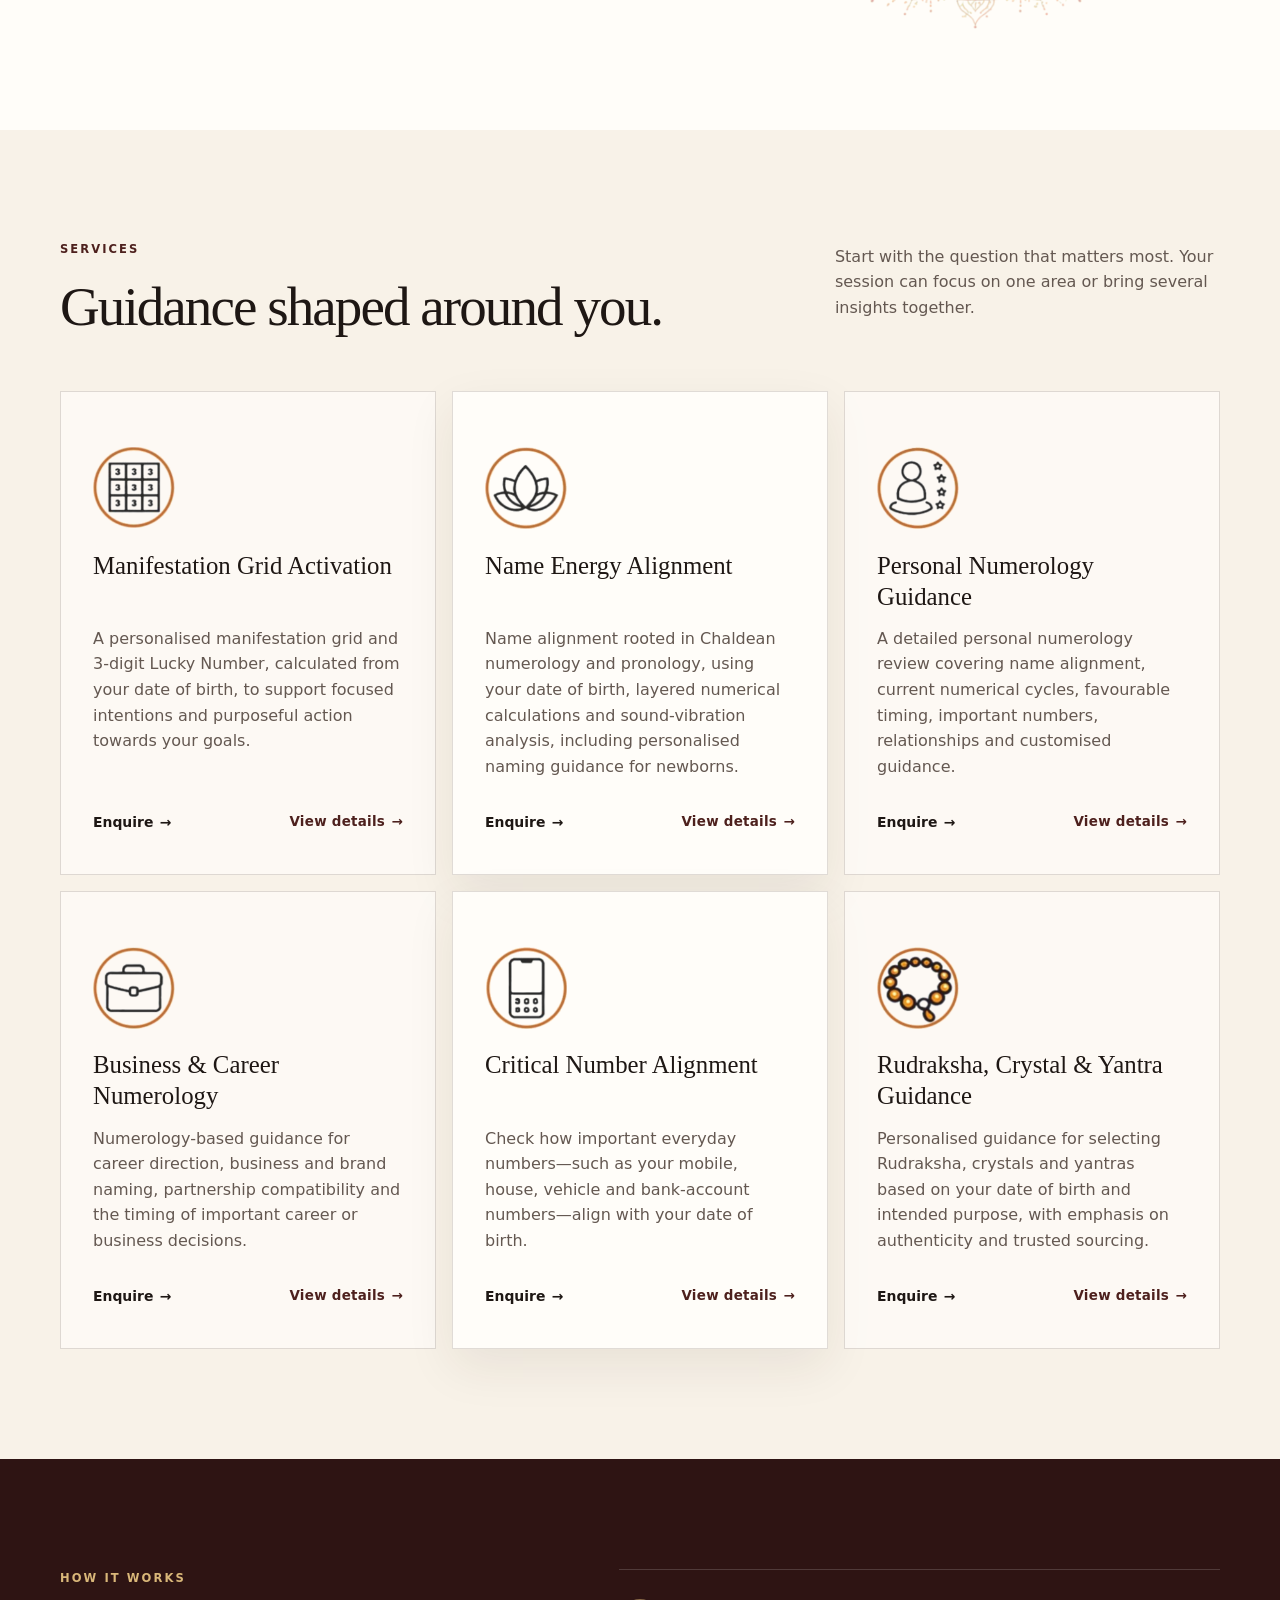
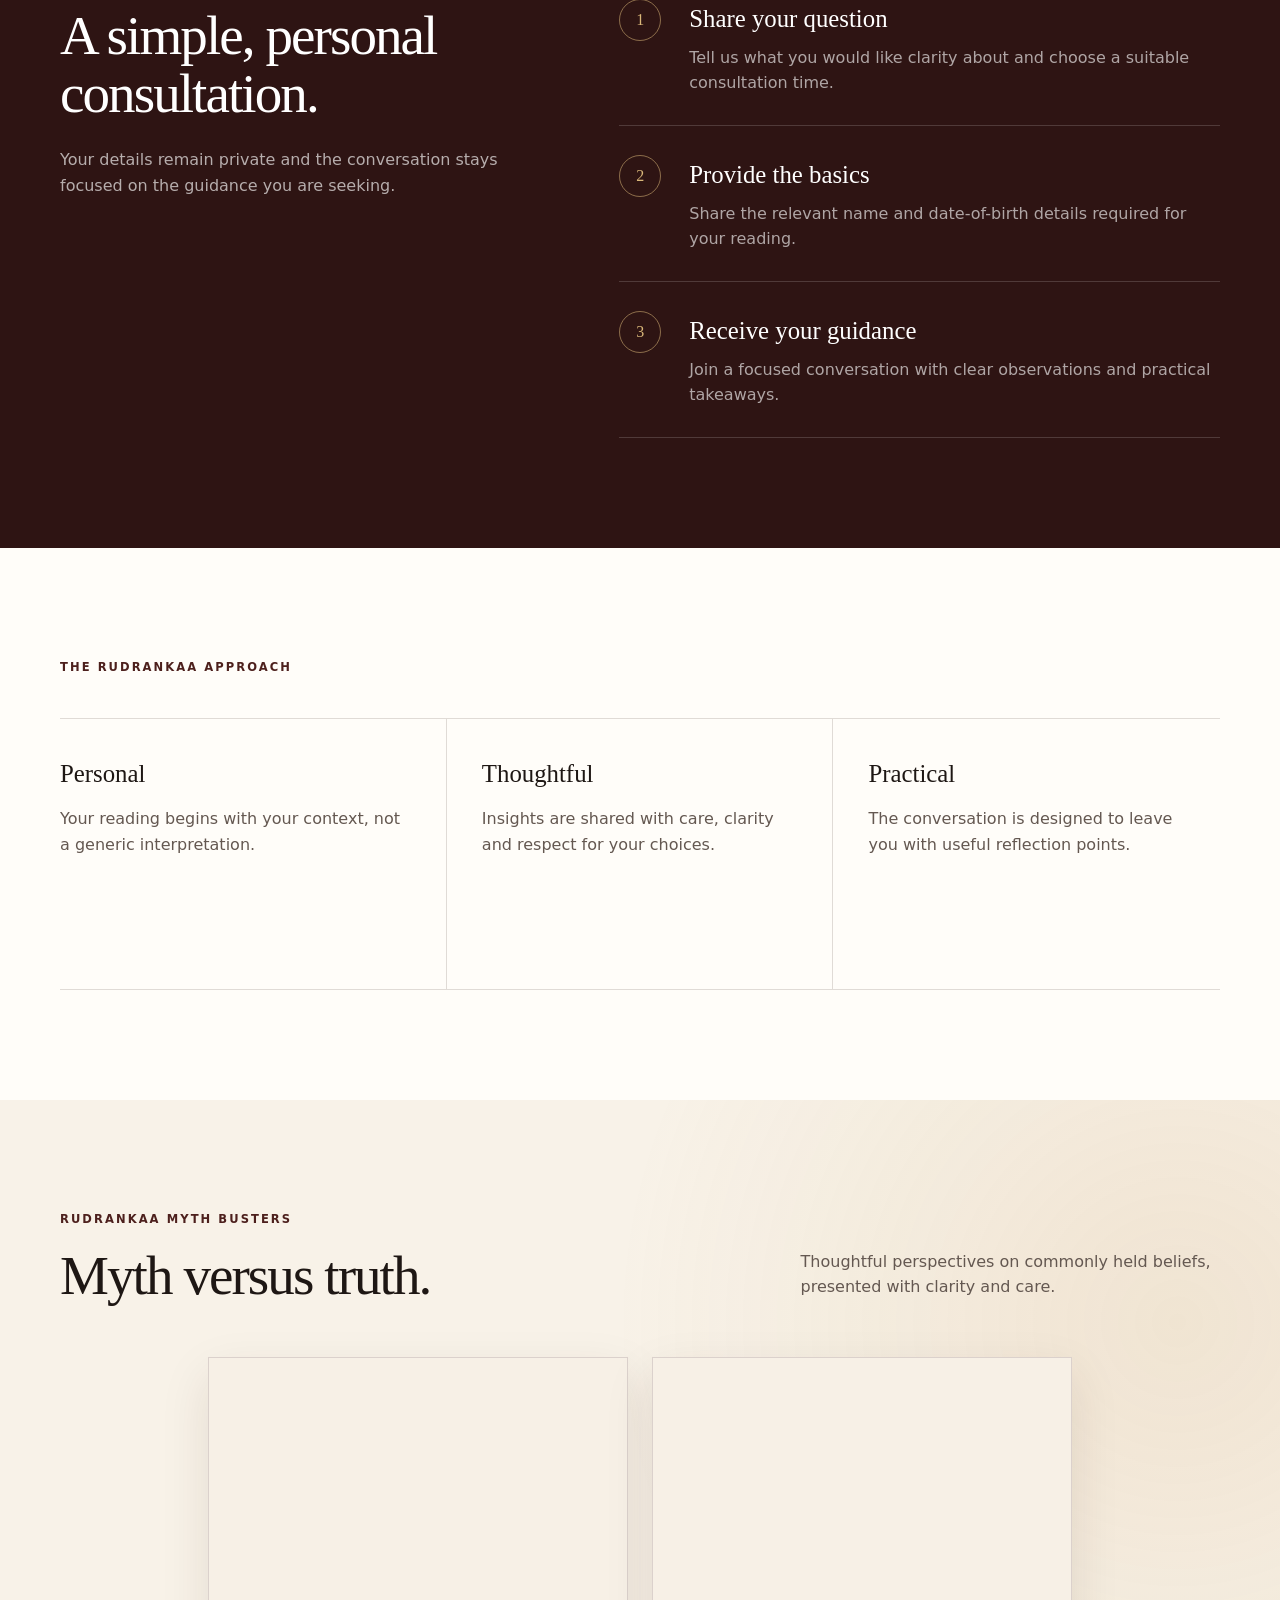
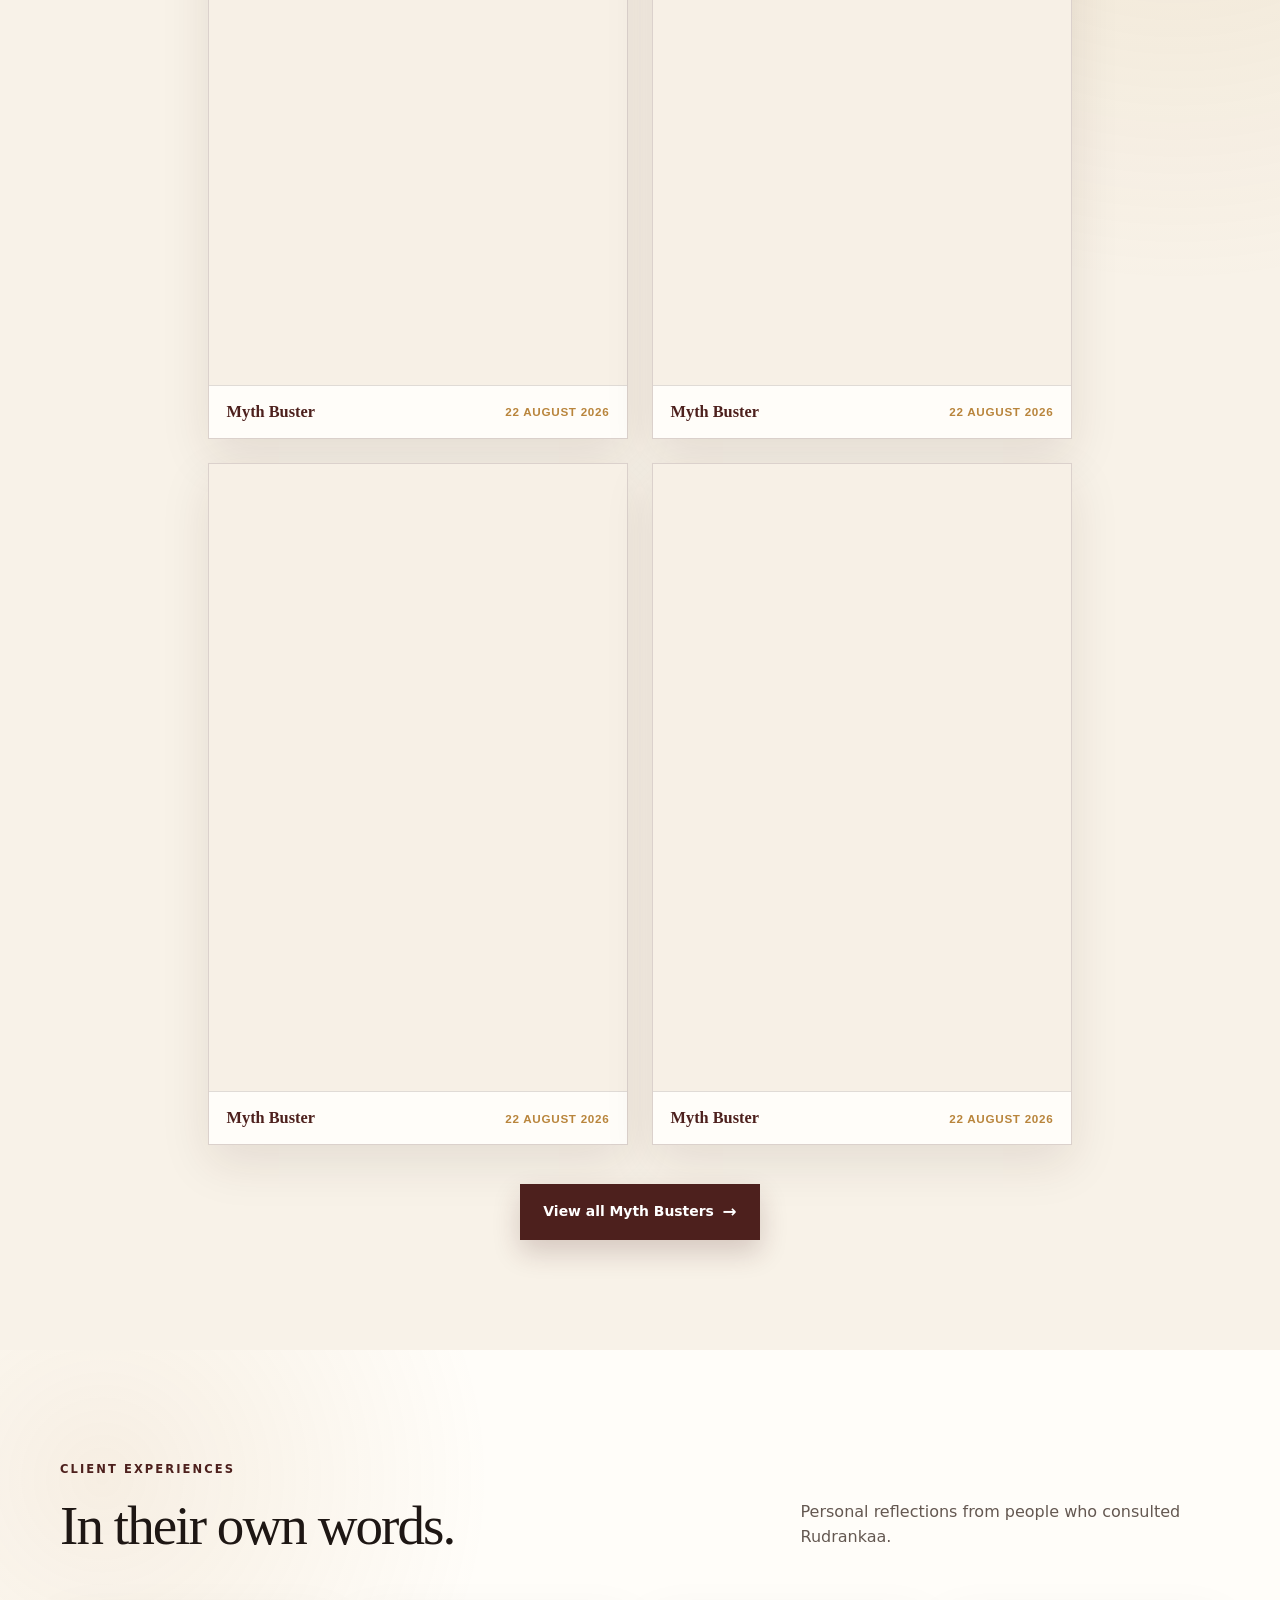
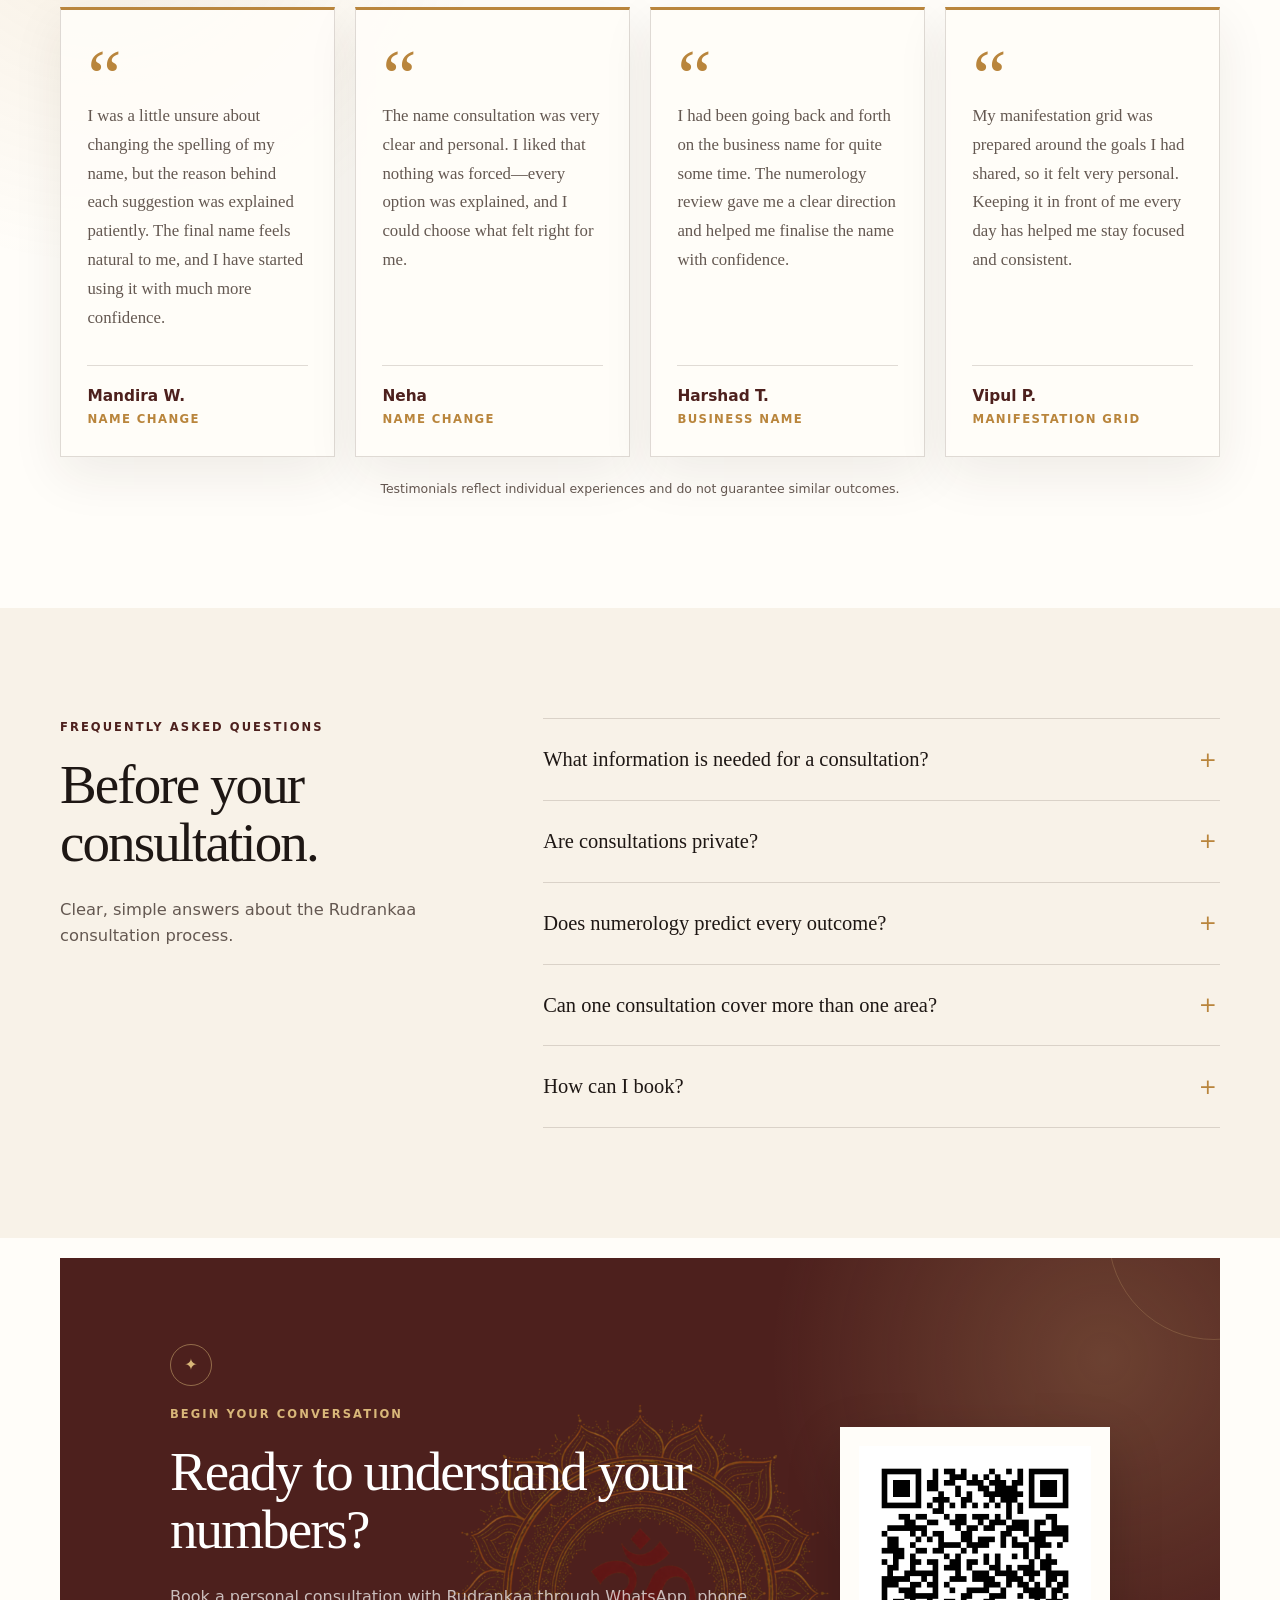
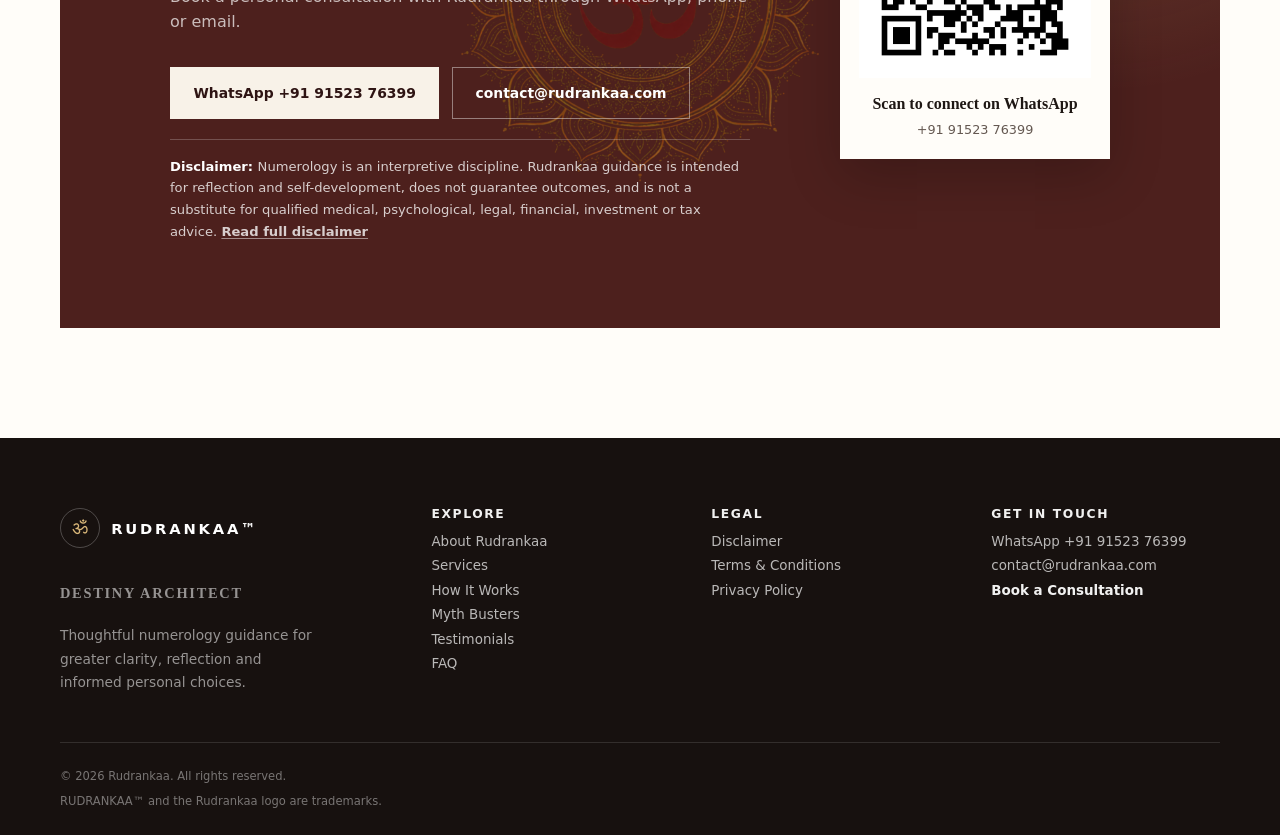
==== commit d38c7c47: "Add pronology to Name Energy Alignment" ====
--- a/index.html
+++ b/index.html
@@ -25,7 +25,7 @@
     <link rel="stylesheet" href="birth-number.css?v=1" />
     <script defer src="site-navigation.js?v=1"></script>
     <script defer src="birth-number.js?v=4"></script>
-    <script defer src="service-details.js?v=3"></script>
+    <script defer src="service-details.js?v=5"></script>
     <script defer src="myth-busters.js?v=6"></script>
   </head>
   <body id="top">
@@ -184,7 +184,7 @@
               <span class="service-number">02</span>
               <div class="service-icon" aria-hidden="true">✽</div>
               <h3>Name Energy Alignment</h3>
-              <p class="service-summary">Name alignment rooted in Chaldean numerology, using your date of birth, layered calculations and sound-vibration analysis, including personalised naming guidance for newborns.</p>
+              <p class="service-summary">Name alignment rooted in Chaldean numerology and pronology, using your date of birth, layered numerical calculations and sound-vibration analysis, including personalised naming guidance for newborns.</p>
               <div class="service-card-actions">
                 <a href="#contact" aria-label="Enquire about Name Energy Alignment">Enquire <span aria-hidden="true">→</span></a>
                 <button type="button" class="service-details-trigger" data-service-key="name-energy" aria-haspopup="dialog">View details</button>
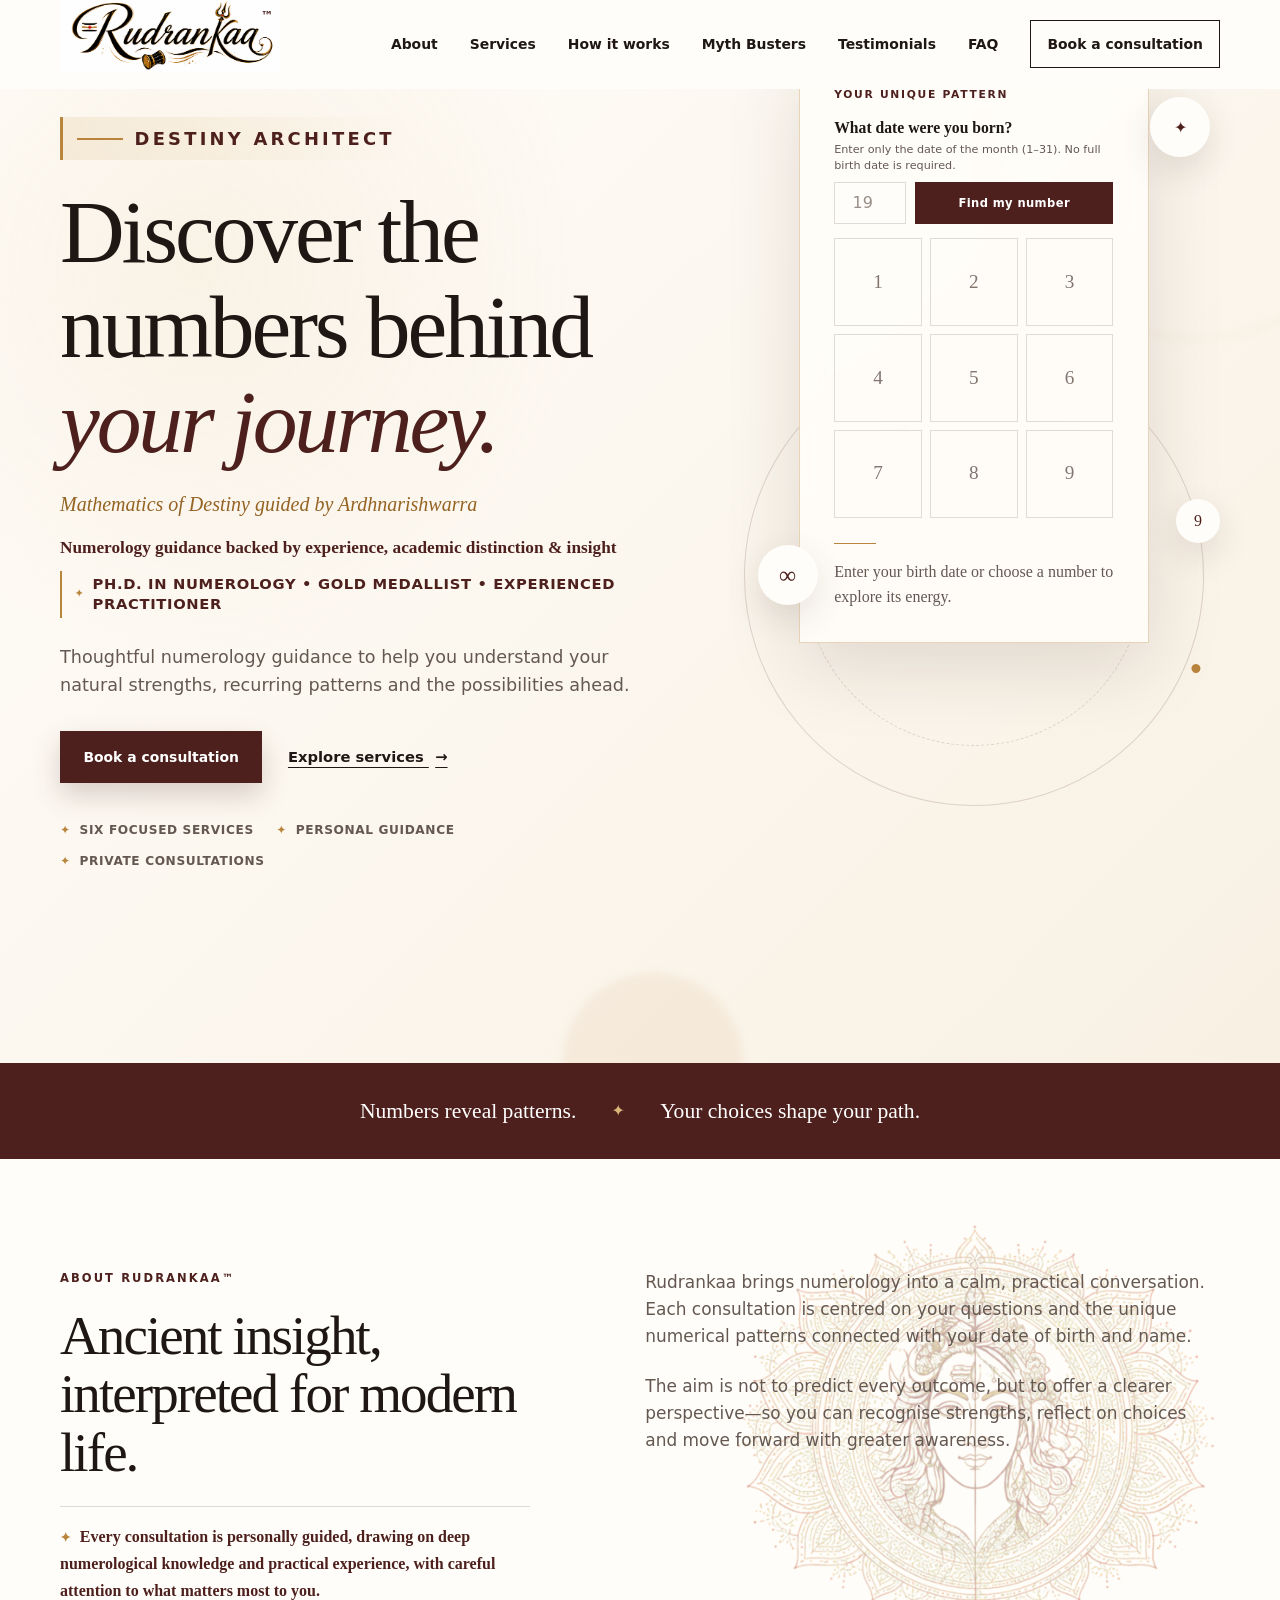
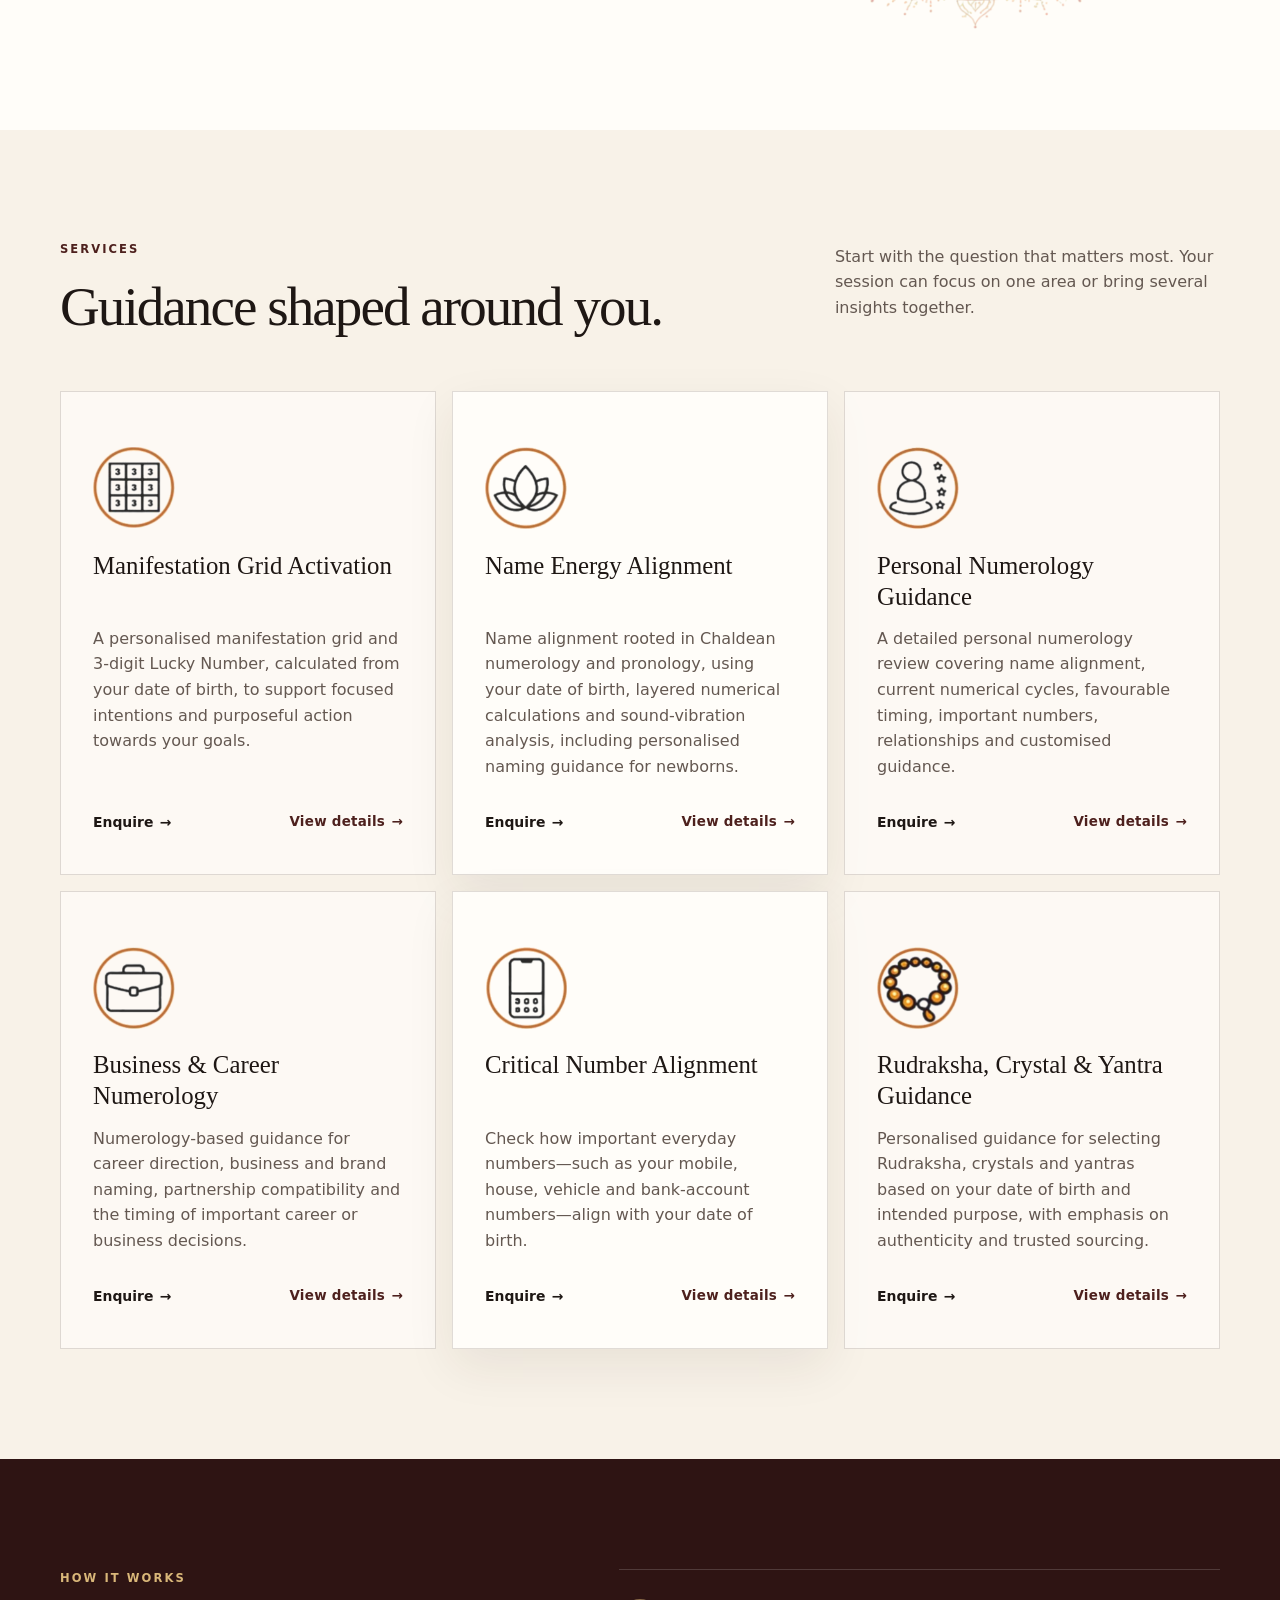
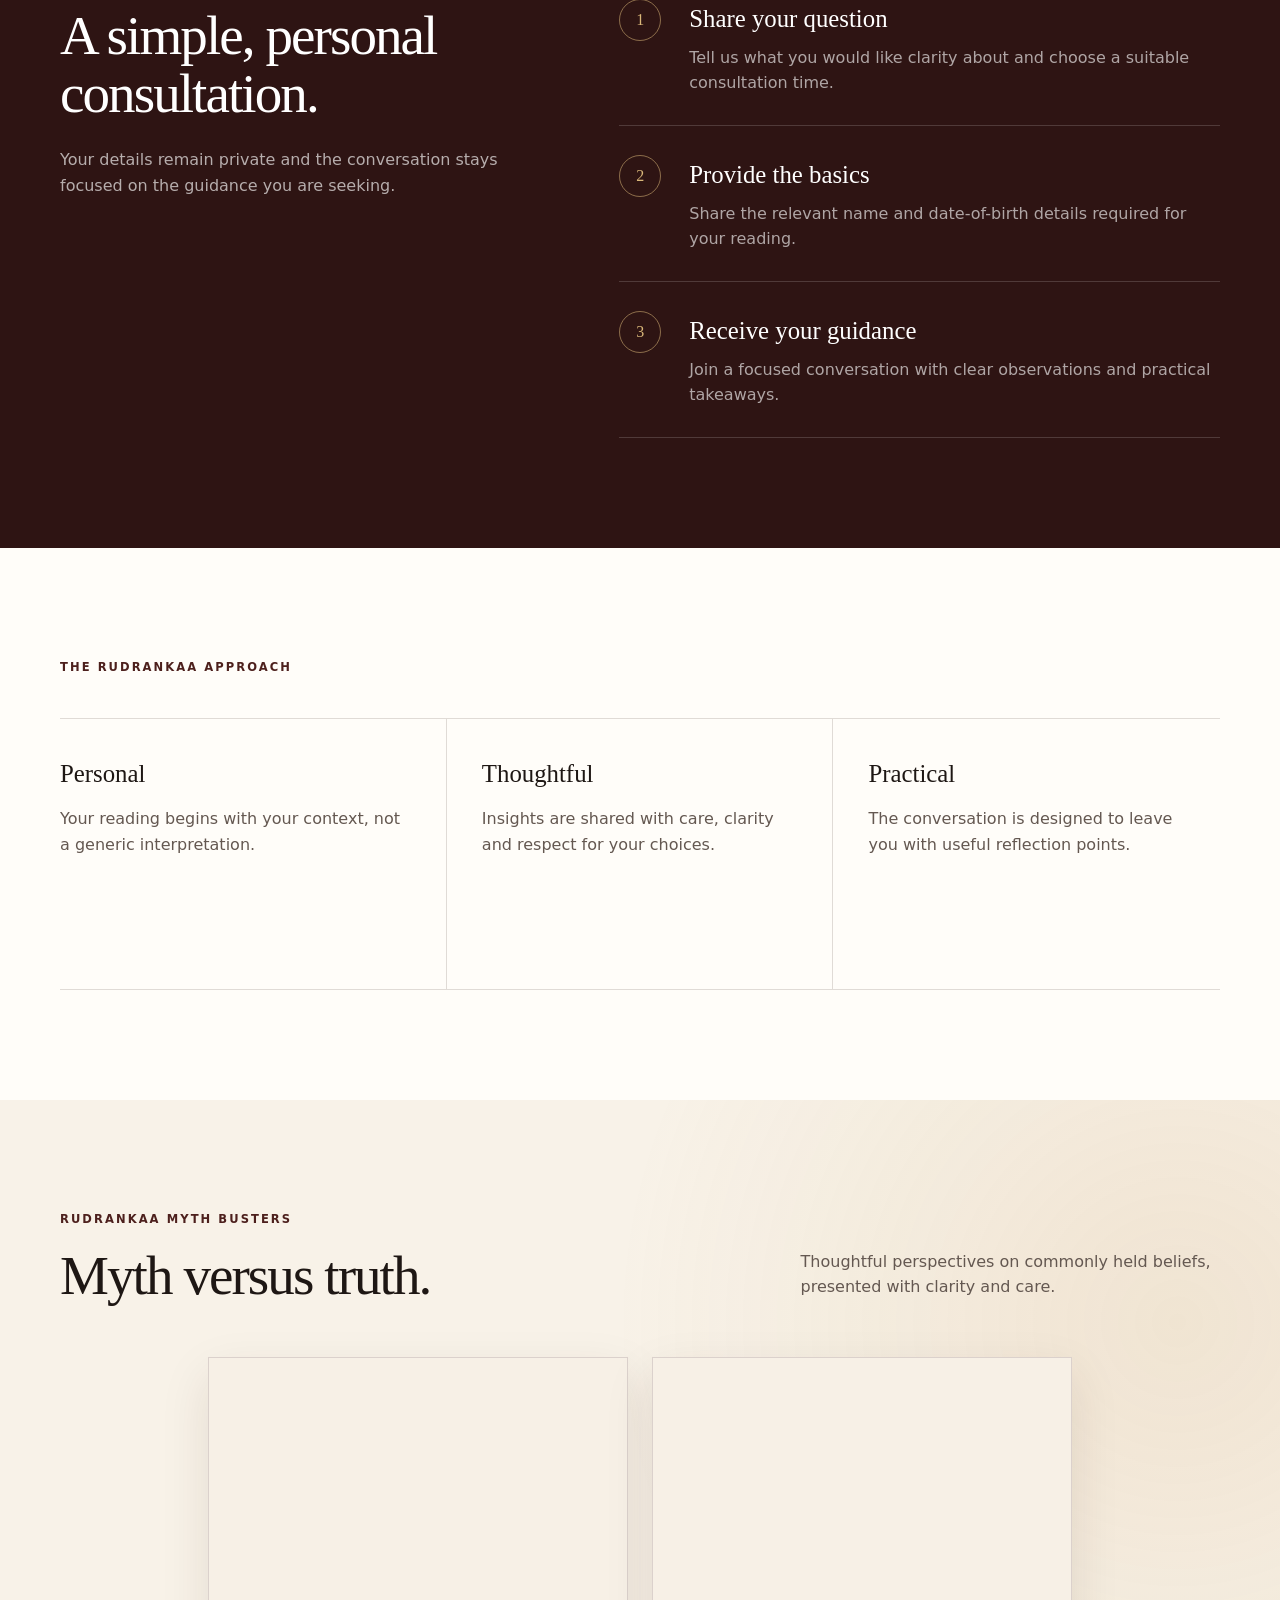
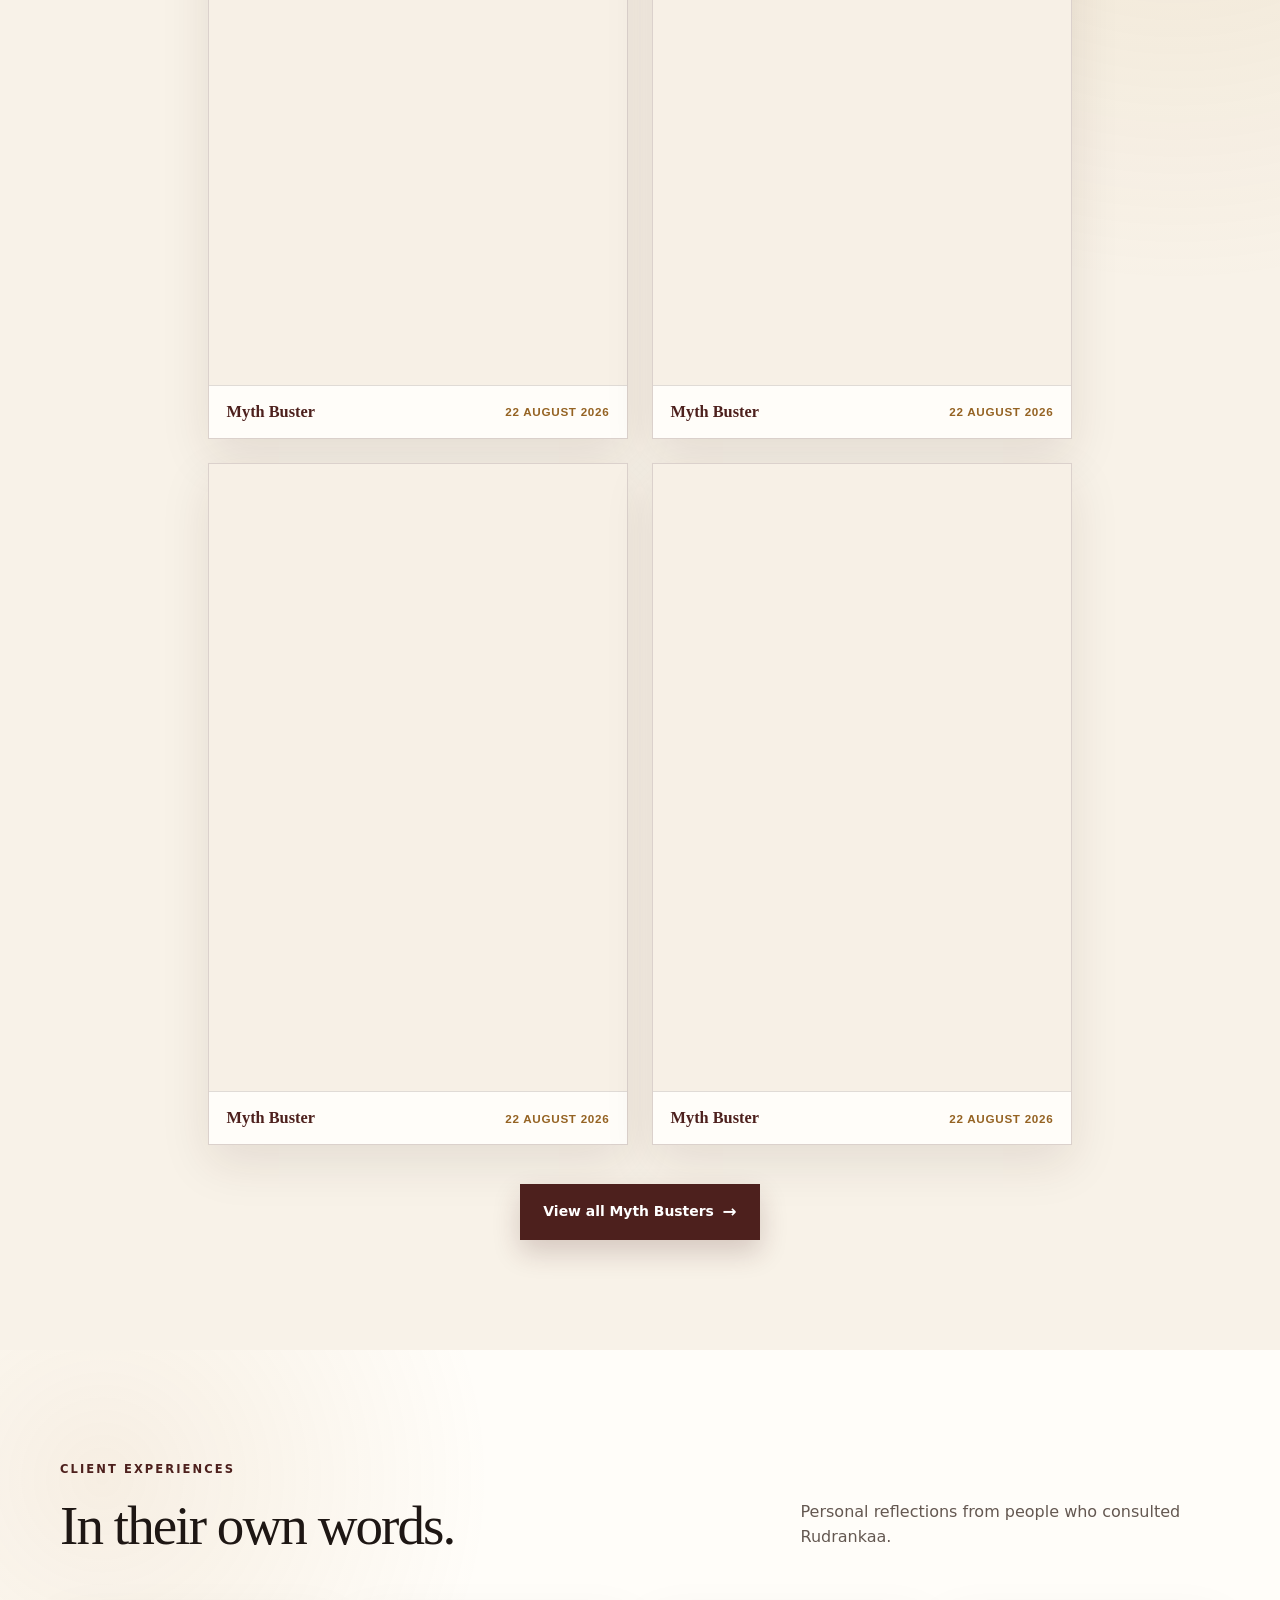
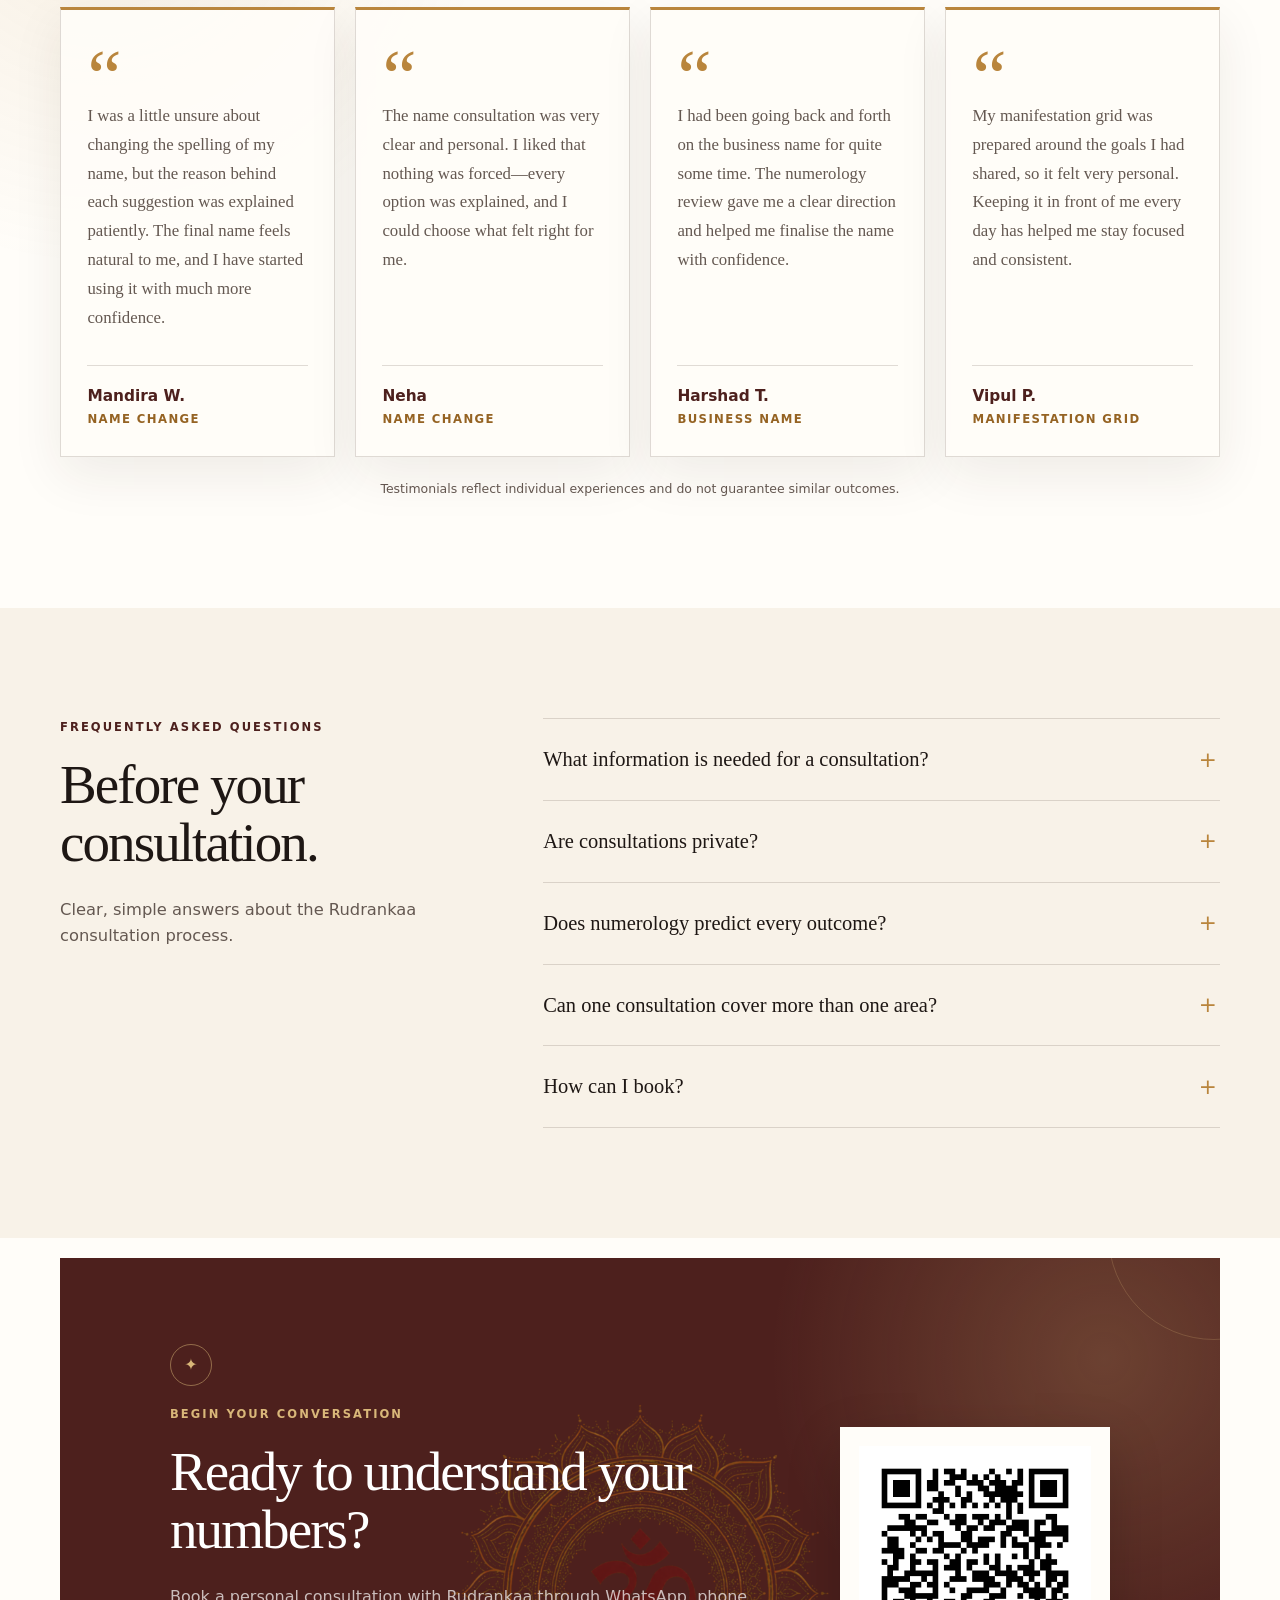
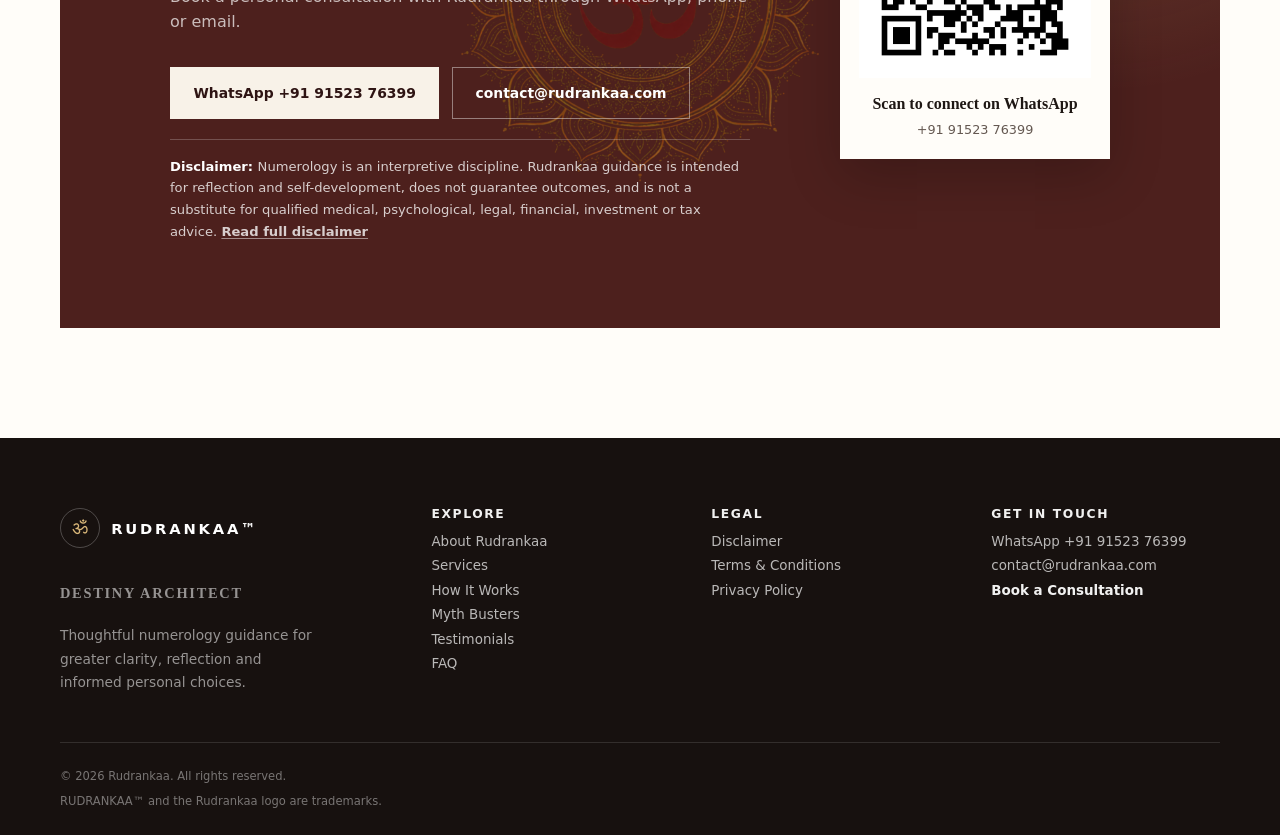
==== commit ba20a60f: "Complete v1.5 technical excellence closure" ====
--- a/index.html
+++ b/index.html
@@ -9,20 +9,41 @@
     />
     <meta name="theme-color" content="#f7f0e4" />
     <title>Rudrankaa | Numerology Guidance</title>
-    <style>
-      /* Prevent the source logo from expanding if an external stylesheet is delayed or cached. */
-      .site-header .brand-logo-frame { position: relative !important; width: 220px !important; height: 72px !important; display: block !important; overflow: hidden !important; }
-      .site-header .brand-logo { position: absolute !important; top: -38px !important; left: 0 !important; width: 220px !important; height: auto !important; max-width: none !important; object-fit: initial !important; }
-      @media (max-width: 640px) {
-        .site-header .brand-logo-frame { width: 174px !important; height: 60px !important; }
-        .site-header .brand-logo { top: -30px !important; width: 174px !important; }
+    <link rel="canonical" href="https://rudrankaa.com/" />
+    <link rel="icon" href="assets/favicon.svg" type="image/svg+xml" />
+    <link rel="apple-touch-icon" href="assets/rudrankaa-logo-600.png" />
+    <meta property="og:type" content="website" />
+    <meta property="og:site_name" content="Rudrankaa" />
+    <meta property="og:title" content="Rudrankaa | Numerology Guidance" />
+    <meta property="og:description" content="Thoughtful numerology guidance, name analysis and personal consultations to help you understand the patterns shaping your journey." />
+    <meta property="og:url" content="https://rudrankaa.com/" />
+    <meta property="og:image" content="https://rudrankaa.com/assets/rudrankaa-logo-600.png" />
+    <meta property="og:image:alt" content="Rudrankaa" />
+    <meta name="twitter:card" content="summary" />
+    <meta name="twitter:title" content="Rudrankaa | Numerology Guidance" />
+    <meta name="twitter:description" content="Thoughtful numerology guidance, name analysis and personal consultations." />
+    <meta name="twitter:image" content="https://rudrankaa.com/assets/rudrankaa-logo-600.png" />
+    <script type="application/ld+json">
+      {
+        "@context": "https://schema.org",
+        "@type": "Organization",
+        "name": "Rudrankaa",
+        "url": "https://rudrankaa.com/",
+        "logo": "https://rudrankaa.com/assets/rudrankaa-logo-600.png",
+        "description": "Thoughtful numerology guidance, name analysis and personal consultations.",
+        "contactPoint": {
+          "@type": "ContactPoint",
+          "telephone": "+91-91523-76399",
+          "email": "contact@rudrankaa.com",
+          "contactType": "customer support"
+        }
       }
-    </style>
-    <link rel="stylesheet" href="styles-v2.css?v=9" />
-    <link rel="stylesheet" href="myth-busters.css?v=2" />
-    <link rel="stylesheet" href="legal.css?v=5" />
+    </script>
+    <link rel="stylesheet" href="styles-v2.css?v=10" />
+    <link rel="stylesheet" href="myth-busters.css?v=3" />
+    <link rel="stylesheet" href="legal.css?v=6" />
     <link rel="stylesheet" href="service-details.css?v=2" />
-    <link rel="stylesheet" href="birth-number.css?v=1" />
+    <link rel="stylesheet" href="birth-number.css?v=2" />
     <script defer src="site-navigation.js?v=1"></script>
     <script defer src="birth-number.js?v=4"></script>
     <script defer src="service-details.js?v=5"></script>
--- a/styles-v2.css
+++ b/styles-v2.css
@@ -5,6 +5,7 @@
   --paper: #fffdf9;
   --sand: #e9dcc8;
   --gold: #b9853c;
+  --gold-text: #956323;
   --gold-light: #d9b779;
   --maroon: #4d201d;
   --maroon-deep: #2e1413;
@@ -92,7 +93,7 @@
 .brand-logo-frame {
   position: relative;
   width: 220px;
-  height: 72px;
+  height: 88px;
   display: block;
   flex: 0 0 auto;
   overflow: hidden;
@@ -284,7 +285,7 @@
 
 .signature-line {
   margin: -0.55rem 0 1rem;
-  color: var(--gold);
+  color: var(--gold-text);
   font-family: var(--serif);
   font-size: clamp(1rem, 1.6vw, 1.25rem);
   font-style: italic;
@@ -1540,7 +1541,7 @@
 }
 
 .testimonial-card footer span {
-  color: var(--gold);
+  color: var(--gold-text);
   font-size: 0.73rem;
   font-weight: 750;
   letter-spacing: 0.12em;
@@ -1649,10 +1650,6 @@
 
 
 /* Static credibility elements previously injected at runtime. */
-.site-header .brand-logo-frame {
-  height: 88px !important;
-}
-
 .site-header .brand-logo-frame::after {
   content: "";
   position: absolute;
@@ -1738,7 +1735,6 @@
 }
 
 @media (max-width: 640px) {
-  .site-header .brand-logo-frame { height: 60px !important; }
   .site-header .brand-logo-frame::after { height: 3px; }
   .brand-trademark { right: 6px; top: 7px; font-size: 0.66rem; }
   .hero-credential { margin-top: 0.05rem; margin-bottom: 1.35rem; }
--- a/myth-busters.css
+++ b/myth-busters.css
@@ -155,7 +155,7 @@
 
 .myth-buster-caption time {
   flex: 0 0 auto;
-  color: var(--gold);
+  color: var(--gold-text);
   font-size: 0.73rem;
   font-weight: 750;
   letter-spacing: 0.06em;
--- a/legal.css
+++ b/legal.css
@@ -196,7 +196,7 @@
 
 .legal-eyebrow {
   margin: 0 0 0.8rem;
-  color: #9c7441;
+  color: #956323;
   font-size: 0.76rem;
   font-weight: 800;
   letter-spacing: 0.15em;
--- a/birth-number.css
+++ b/birth-number.css
@@ -196,7 +196,7 @@
 .birth-detail-planet {
   display: block;
   margin: 0;
-  color: var(--gold);
+  color: var(--gold-text);
   font-size: 1rem;
   font-weight: 850;
   letter-spacing: 0.12em;
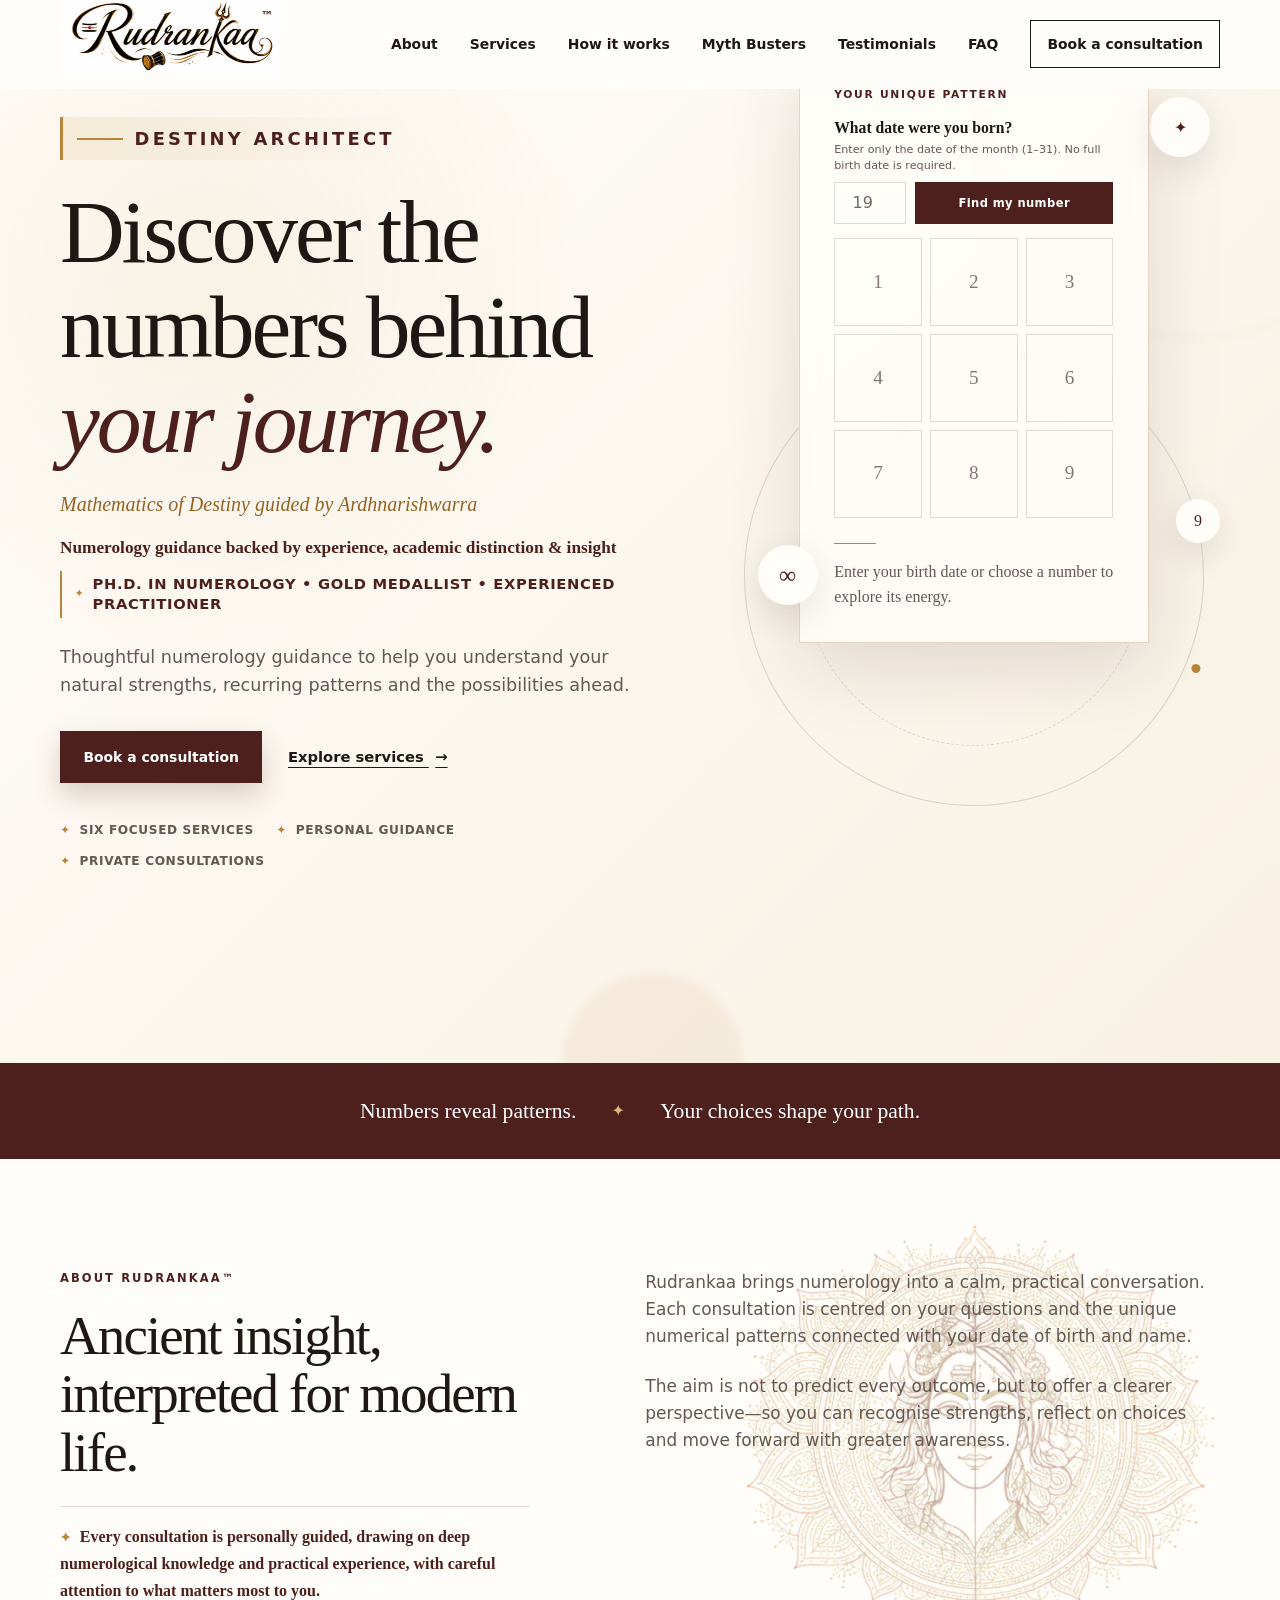
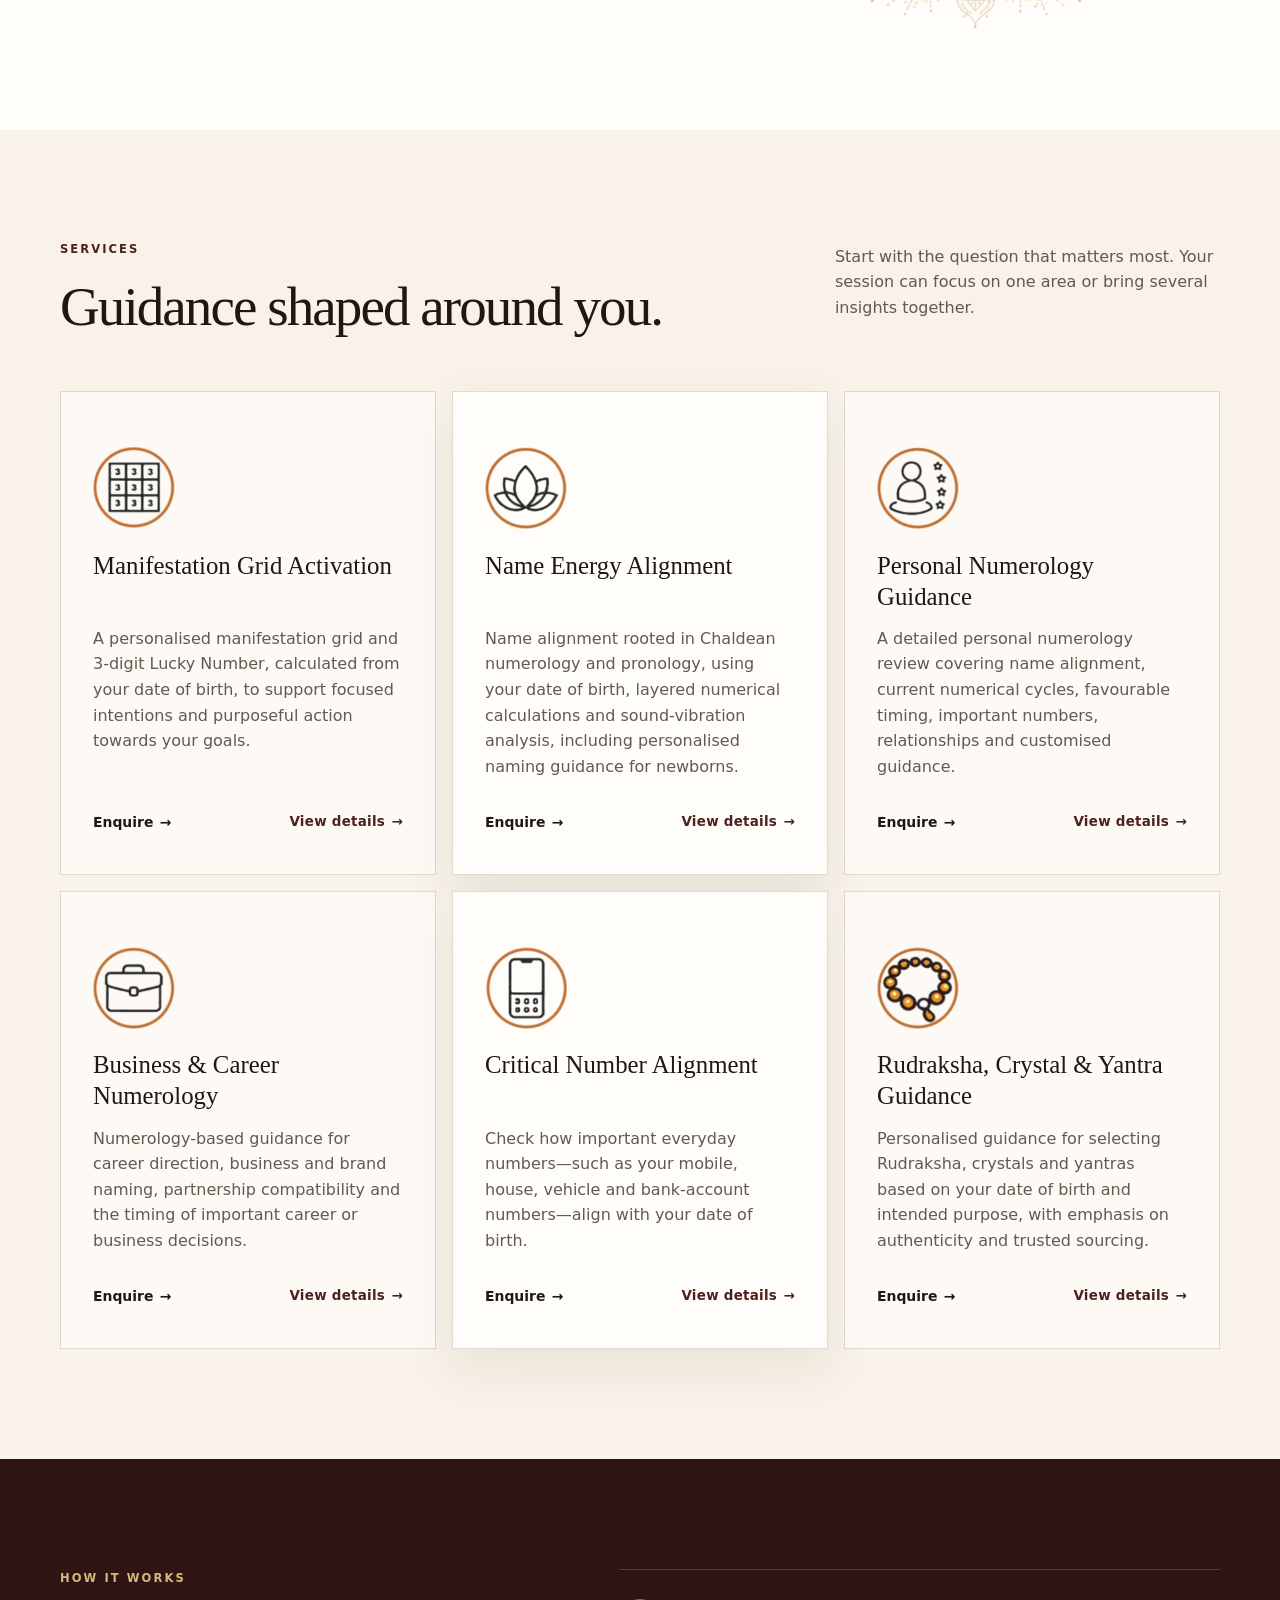
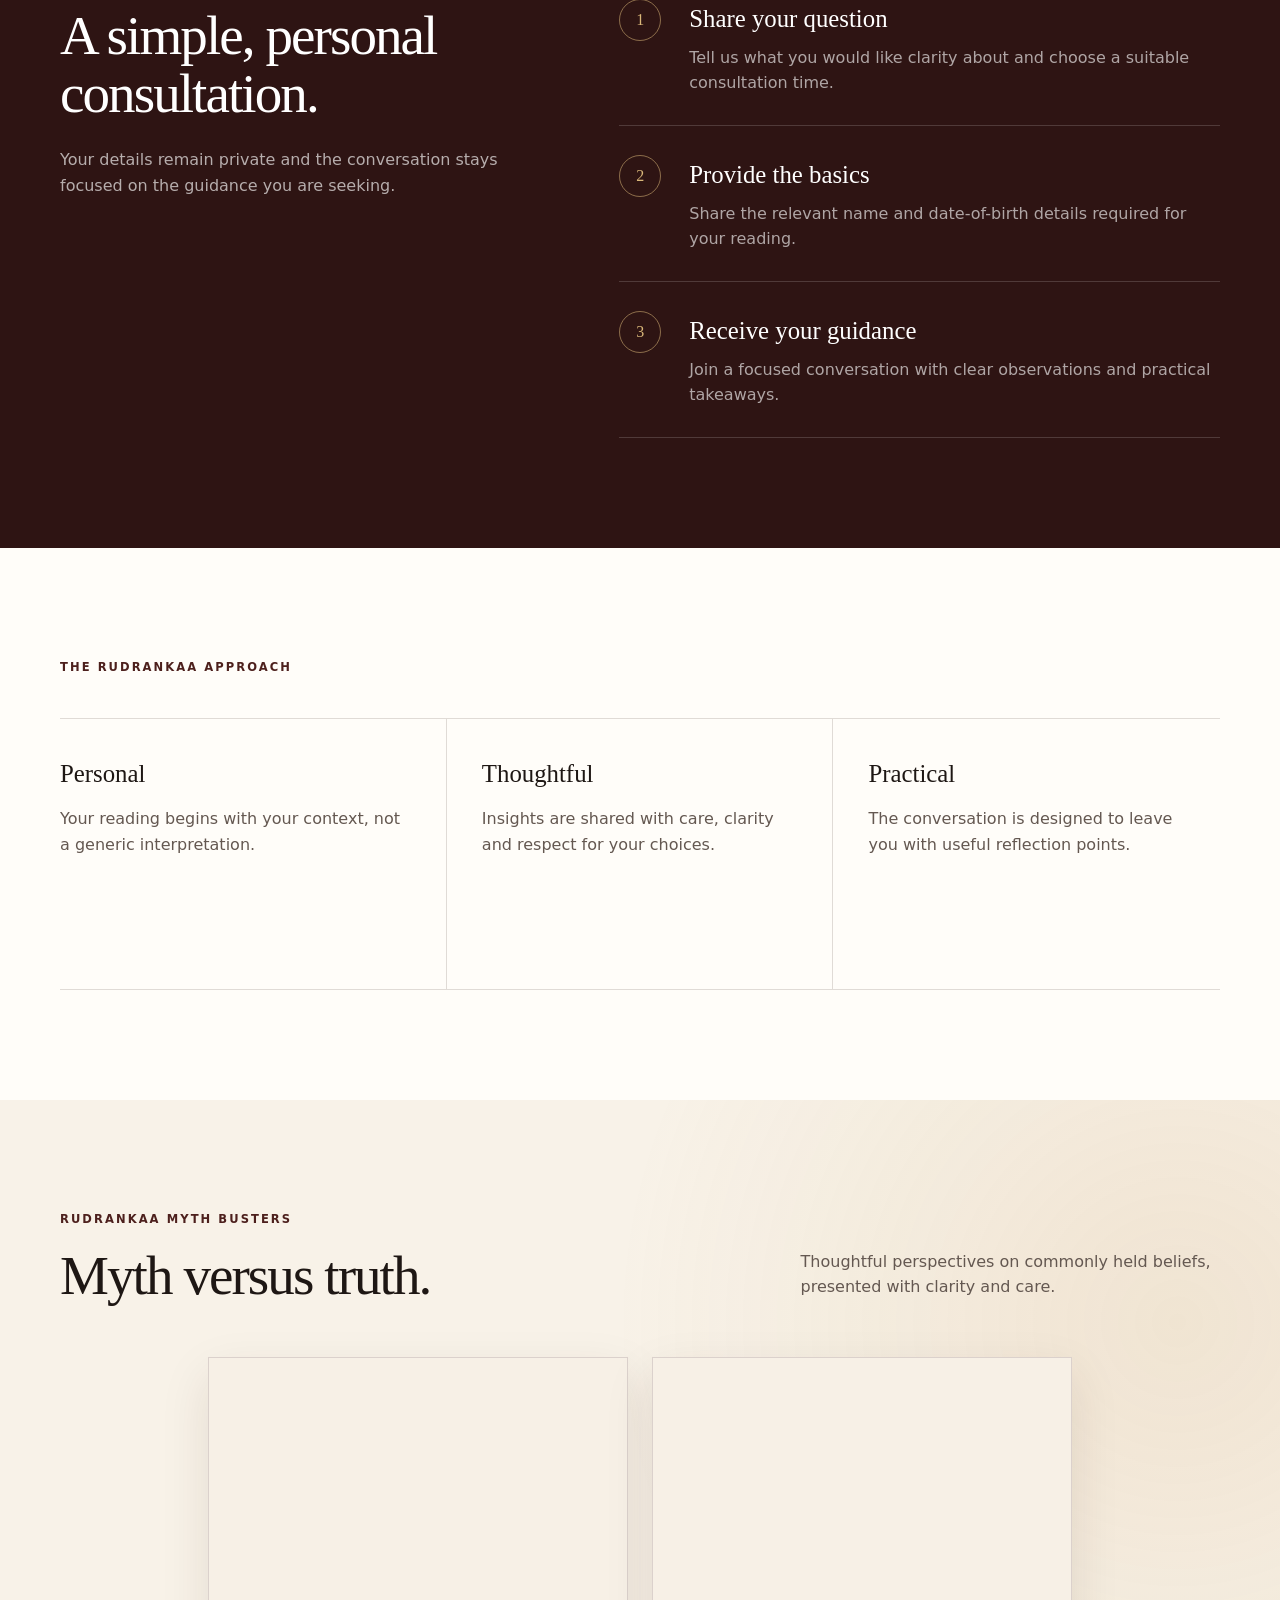
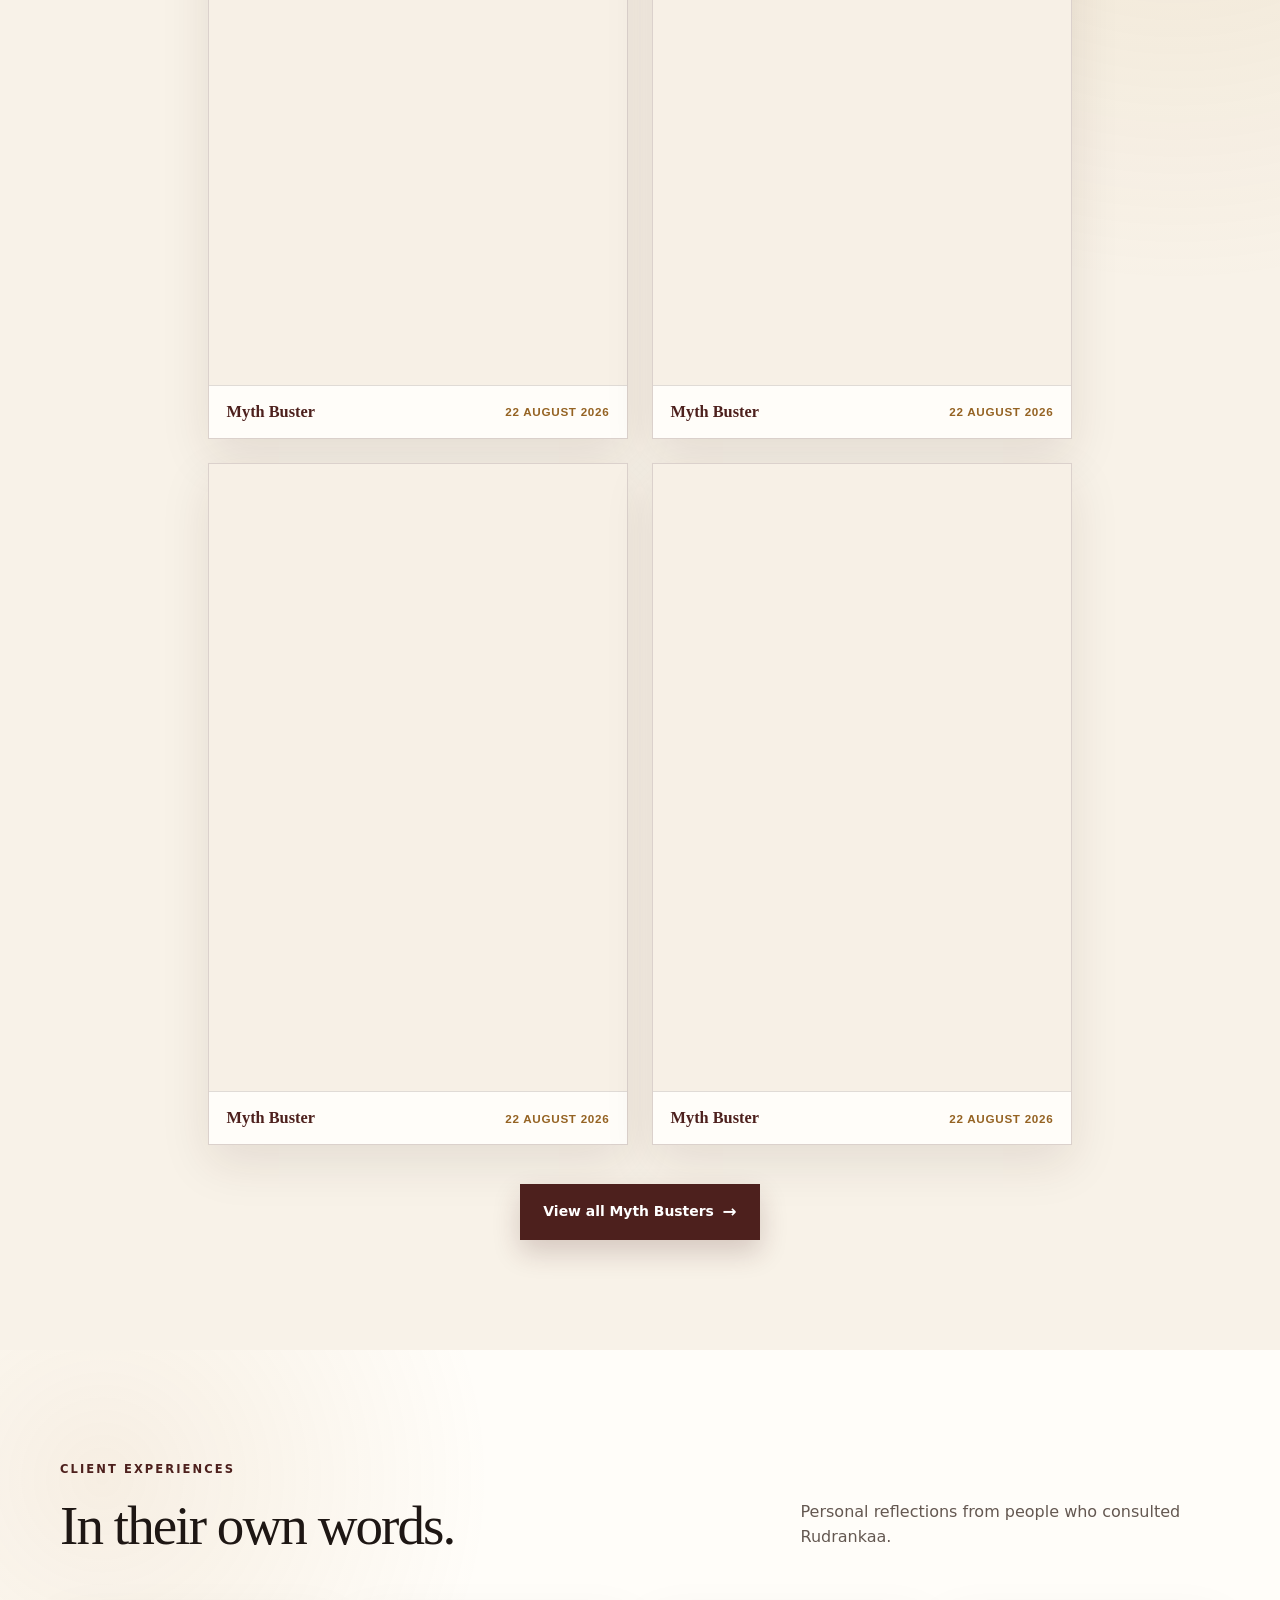
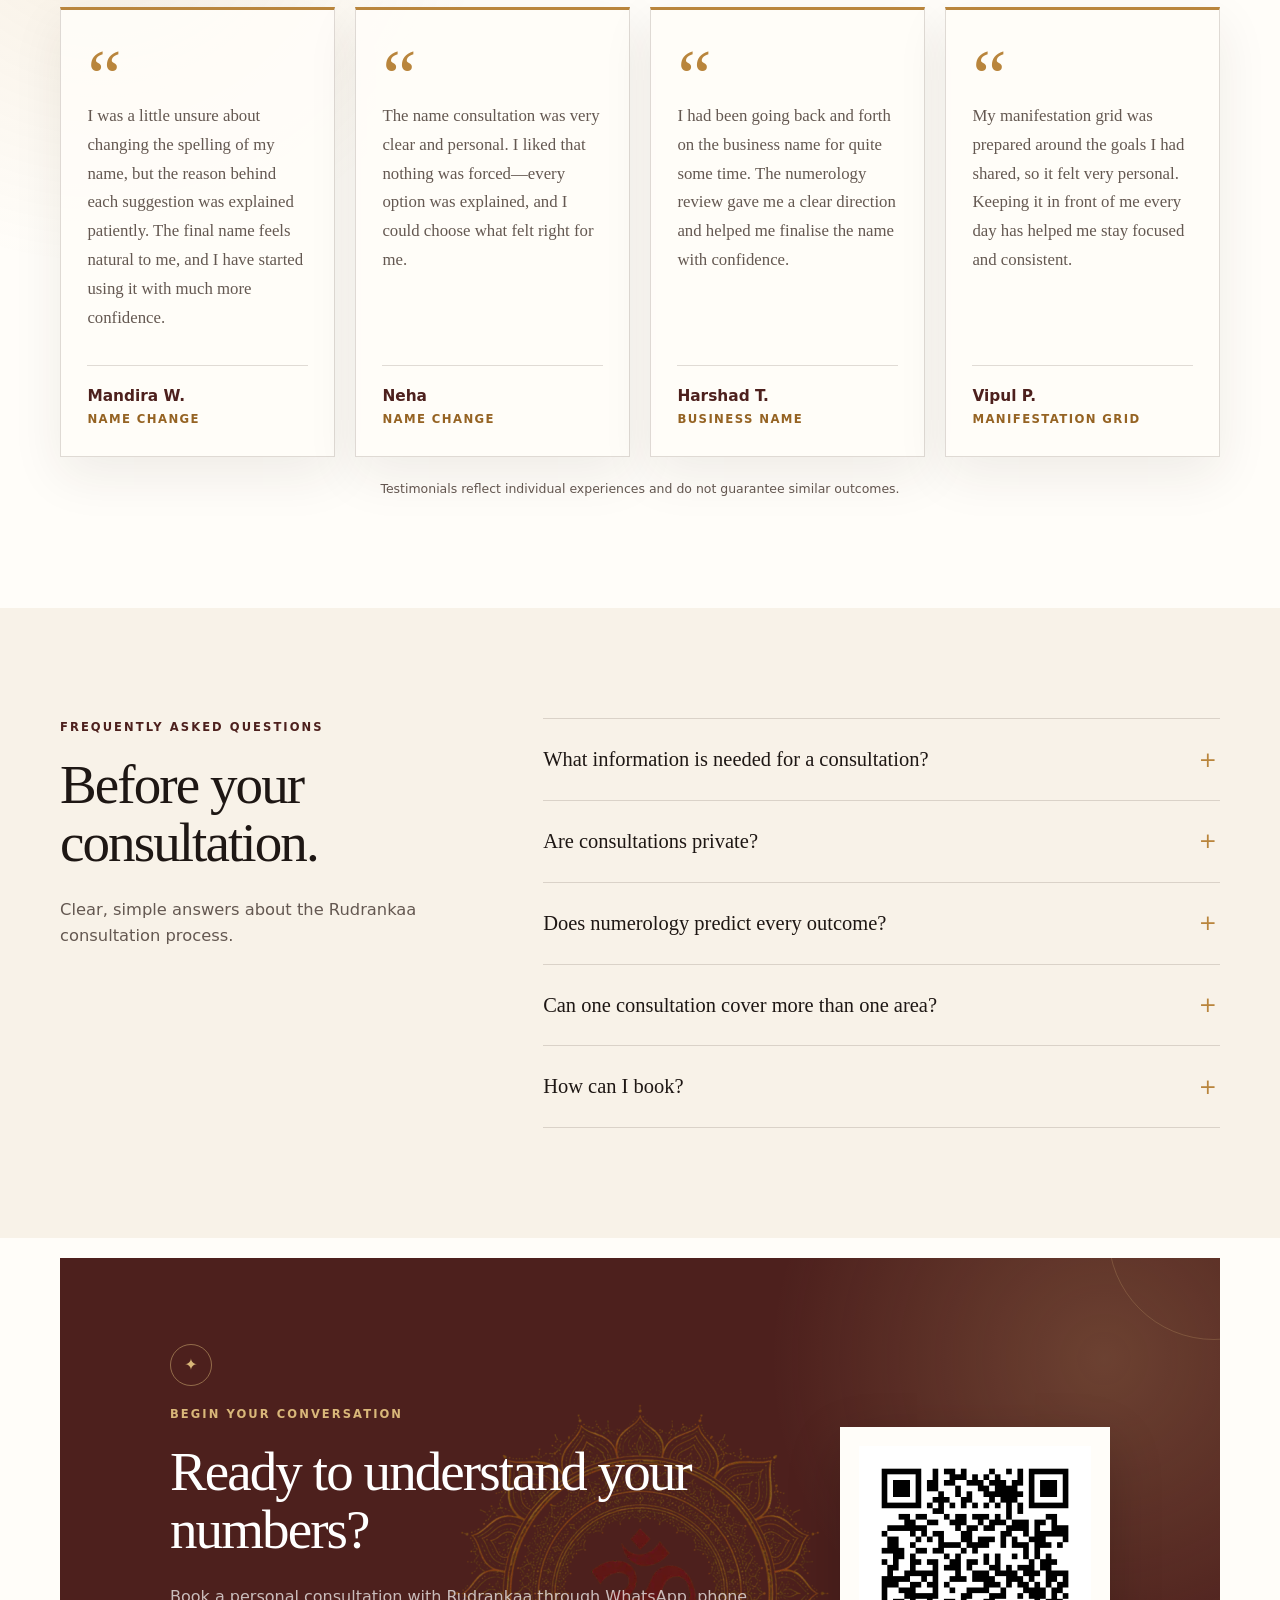
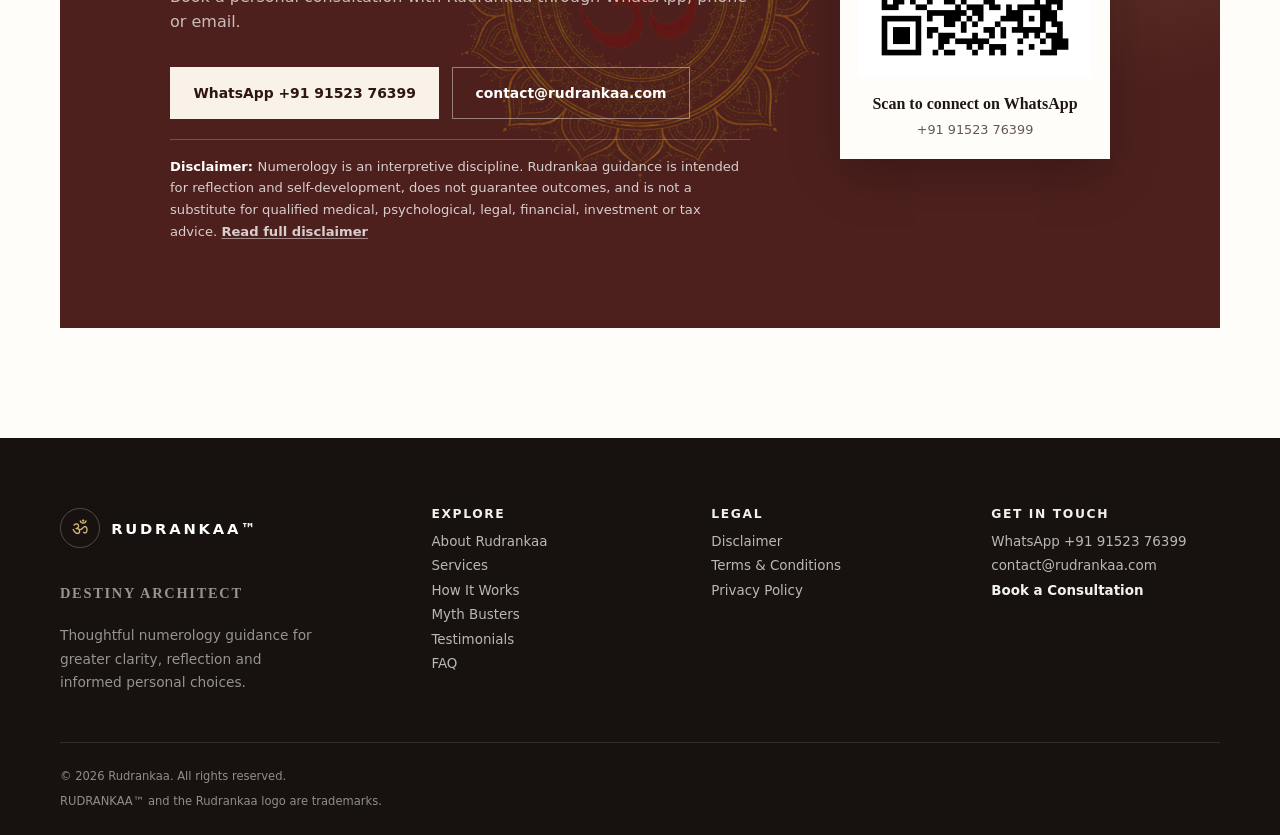
==== commit 7af16570: "Improve mobile performance and accessibility" ====
--- a/index.html
+++ b/index.html
@@ -40,14 +40,17 @@
       }
     </script>
     <link rel="stylesheet" href="styles-v2.css?v=10" />
-    <link rel="stylesheet" href="myth-busters.css?v=3" />
-    <link rel="stylesheet" href="legal.css?v=6" />
-    <link rel="stylesheet" href="service-details.css?v=2" />
+    <link rel="stylesheet" href="myth-busters.css?v=3" media="print" onload="this.media='all'" />
+    <noscript><link rel="stylesheet" href="myth-busters.css?v=3" /></noscript>
+    <link rel="stylesheet" href="legal.css?v=6" media="print" onload="this.media='all'" />
+    <noscript><link rel="stylesheet" href="legal.css?v=6" /></noscript>
+    <link rel="stylesheet" href="service-details.css?v=2" media="print" onload="this.media='all'" />
+    <noscript><link rel="stylesheet" href="service-details.css?v=2" /></noscript>
     <link rel="stylesheet" href="birth-number.css?v=2" />
     <script defer src="site-navigation.js?v=1"></script>
     <script defer src="birth-number.js?v=4"></script>
     <script defer src="service-details.js?v=5"></script>
-    <script defer src="myth-busters.js?v=6"></script>
+    <script defer src="myth-busters-loader.js?v=1"></script>
   </head>
   <body id="top">
     <a class="skip-link" href="#main">Skip to content</a>
@@ -58,8 +61,10 @@
           <span class="brand-logo-frame">
             <img
               class="brand-logo"
-              src="assets/rudrankaa-logo-600.png"
+              src="assets/rudrankaa-logo-440.webp"
               alt="Rudrankaa"
+              width="440"
+              height="315"
             />
             <span class="brand-trademark" aria-hidden="true">™</span>
           </span>
@@ -146,10 +151,10 @@
       <section class="about section-pad" id="about">
         <img
           class="section-watermark about-watermark"
-          src="assets/watermarks/ardhanarishwar-watermark.webp"
+          src="assets/watermarks/ardhanarishwar-watermark-520.webp"
           alt=""
-          width="600"
-          height="600"
+          width="520"
+          height="520"
           loading="lazy"
           fetchpriority="low"
           decoding="async"
@@ -455,10 +460,10 @@
         <div class="shell contact-card">
           <img
             class="section-watermark contact-watermark"
-            src="assets/watermarks/om-watermark.webp"
+            src="assets/watermarks/om-watermark-420.webp"
             alt=""
-            width="600"
-            height="600"
+            width="420"
+            height="420"
             loading="lazy"
             fetchpriority="low"
             decoding="async"
@@ -489,6 +494,8 @@
             <img
               src="assets/whatsapp-qr.png"
               alt="WhatsApp QR code for Rudrankaa"
+              loading="lazy"
+              decoding="async"
             />
             <strong>Scan to connect on WhatsApp</strong>
             <span>+91 91523 76399</span>
@@ -500,7 +507,7 @@
     <footer class="site-footer">
       <div class="shell footer-main footer-directory">
         <div class="footer-directory-column footer-directory-brand-column">
-          <a class="brand footer-brand footer-directory-brand" href="#top" aria-label="Rudrankaa home">
+          <a class="brand footer-brand footer-directory-brand" href="#top">
             <span class="brand-mark" aria-hidden="true">ॐ</span>
             <span class="brand-name">RUDRANKAA™</span>
           </a>
--- a/styles-v2.css
+++ b/styles-v2.css
@@ -603,27 +603,27 @@
 }
 
 .service-card:nth-child(1) .service-icon {
-  background-image: url("assets/icons/manifestation-grid.png");
+  background-image: url("assets/icons/manifestation-grid.webp");
 }
 
 .service-card:nth-child(2) .service-icon {
-  background-image: url("assets/icons/name-energy.png");
+  background-image: url("assets/icons/name-energy.webp");
 }
 
 .service-card:nth-child(3) .service-icon {
-  background-image: url("assets/icons/personal-numerology.png");
+  background-image: url("assets/icons/personal-numerology.webp");
 }
 
 .service-card:nth-child(4) .service-icon {
-  background-image: url("assets/icons/business-career.png");
+  background-image: url("assets/icons/business-career.webp");
 }
 
 .service-card:nth-child(5) .service-icon {
-  background-image: url("assets/icons/critical-number.png");
+  background-image: url("assets/icons/critical-number.webp");
 }
 
 .service-card:nth-child(6) .service-icon {
-  background-image: url("assets/icons/rudraksha-consultancy.png");
+  background-image: url("assets/icons/rudraksha-consultancy.webp");
 }
 
 .service-card h3,
@@ -915,7 +915,7 @@
   gap: 2rem;
   padding-top: 1.5rem;
   border-top: 1px solid rgba(255, 255, 255, 0.12);
-  color: rgba(255, 255, 255, 0.42);
+  color: rgba(255, 255, 255, 0.52);
   font-size: 0.72rem;
 }
 
--- a/legal.css
+++ b/legal.css
@@ -133,7 +133,7 @@
 
 .trademark-notice {
   margin: 0;
-  color: rgba(255, 255, 255, 0.42);
+  color: rgba(255, 255, 255, 0.52);
   font-size: 0.72rem;
   line-height: 1.5;
 }
--- a/legal.css
+++ b/legal.css
@@ -133,7 +133,7 @@
 
 .trademark-notice {
   margin: 0;
-  color: rgba(255, 255, 255, 0.42);
+  color: rgba(255, 255, 255, 0.52);
   font-size: 0.72rem;
   line-height: 1.5;
 }
--- a/birth-number.css
+++ b/birth-number.css
@@ -54,7 +54,7 @@
 }
 
 .birth-day-input.is-default-example {
-  color: #9a8f88;
+  color: #756a64;
 }
 
 .birth-number-submit {
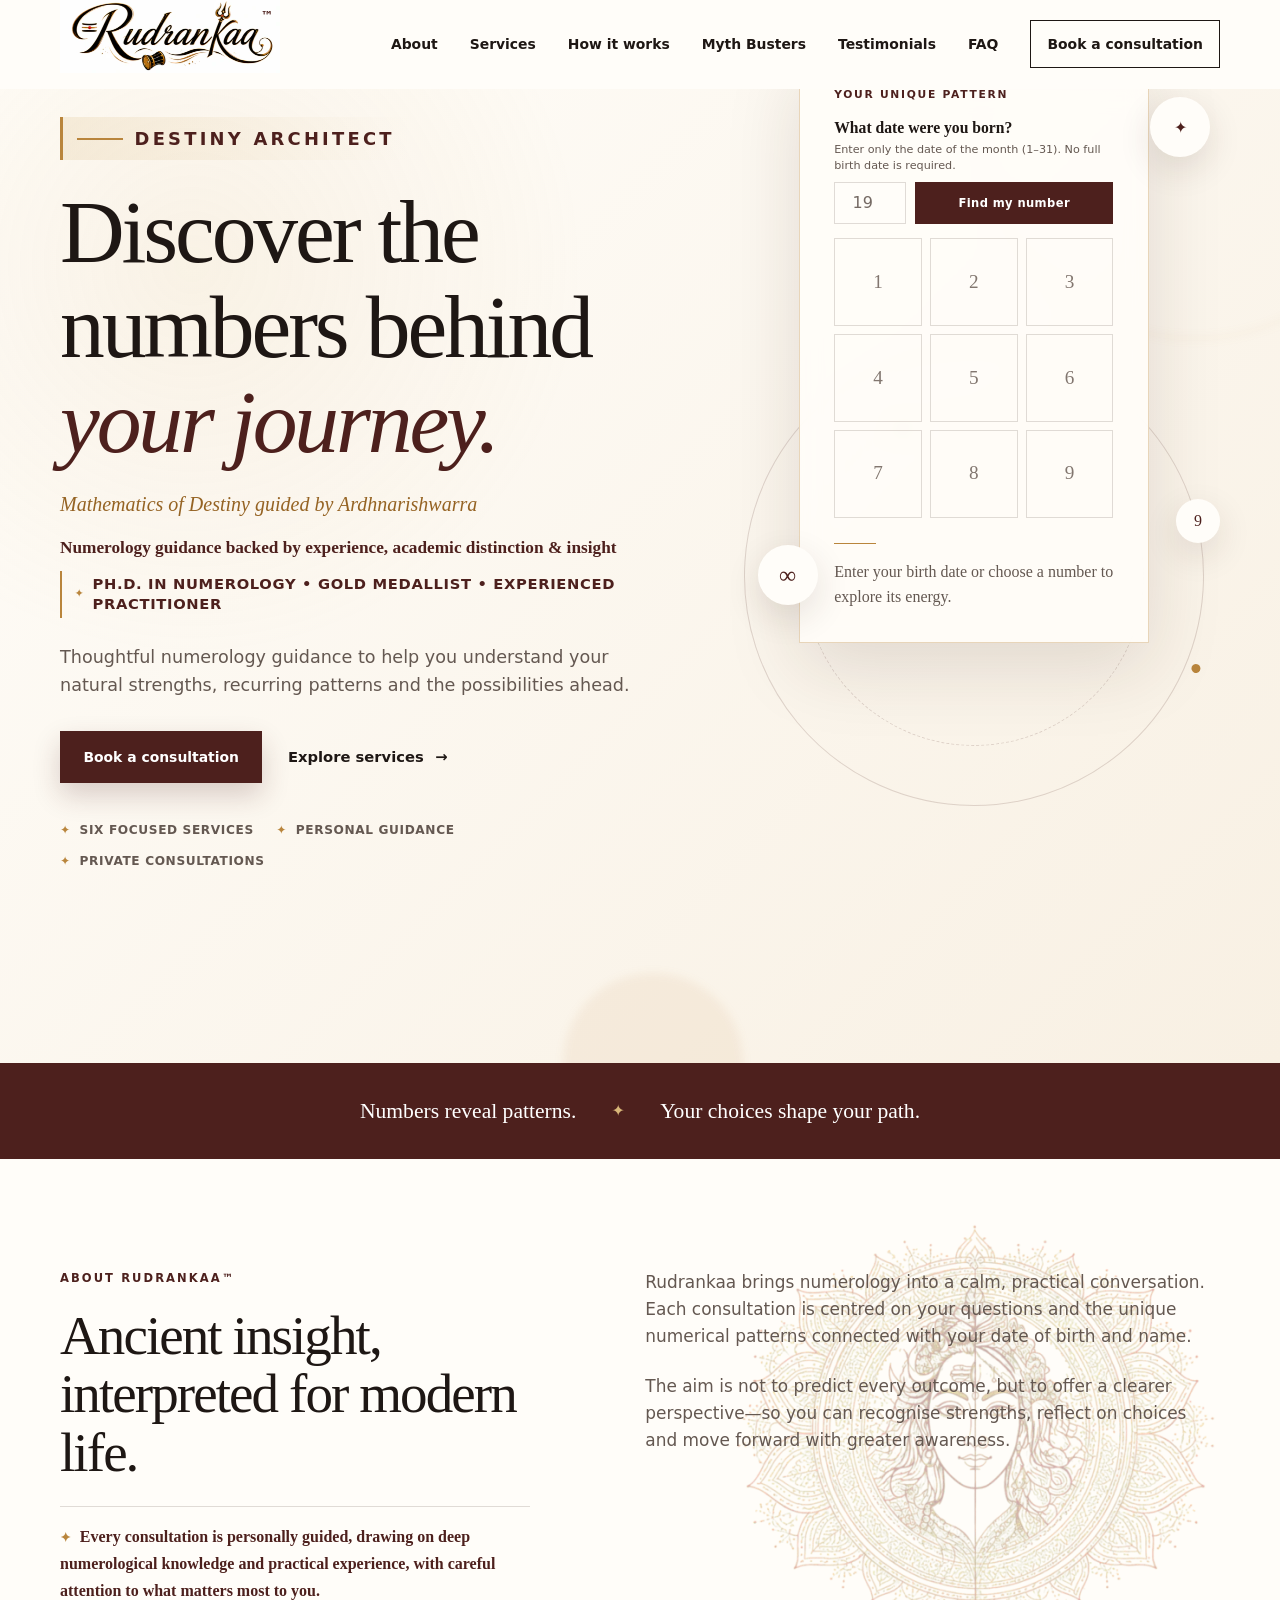
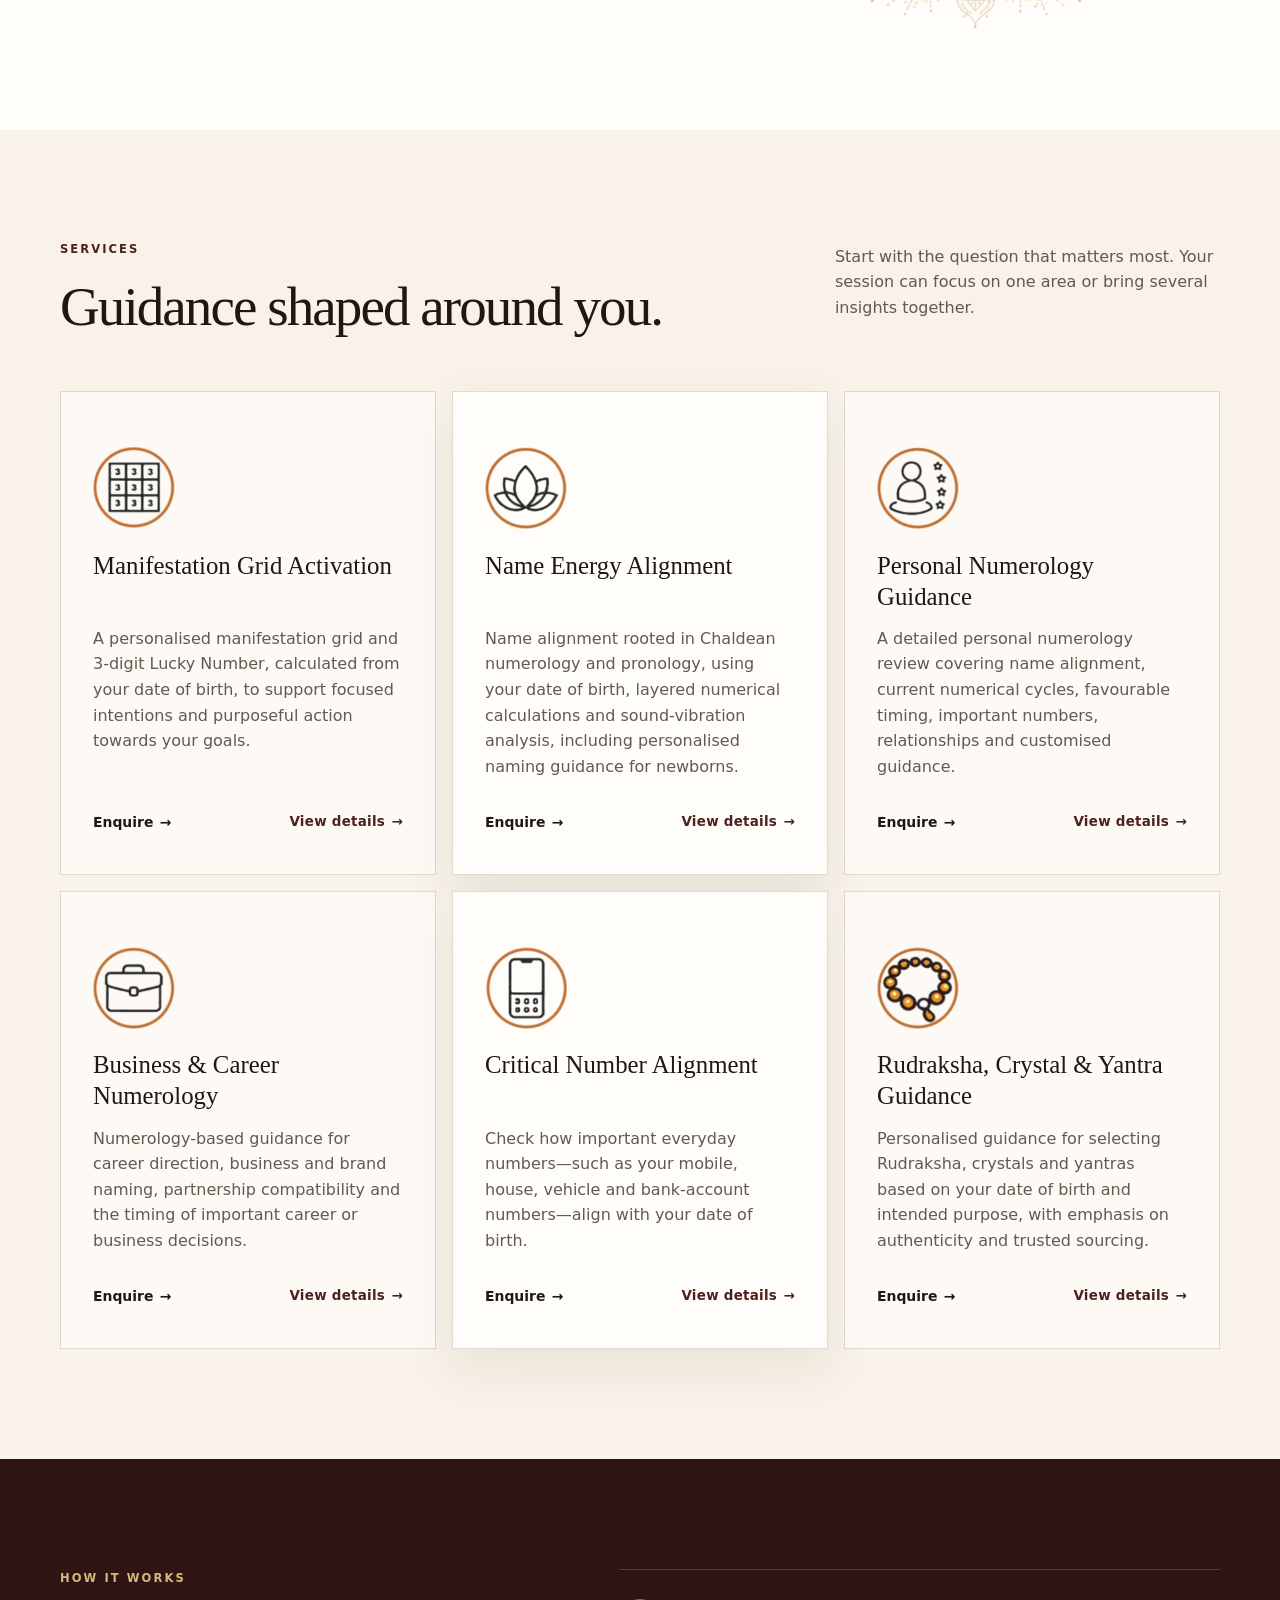
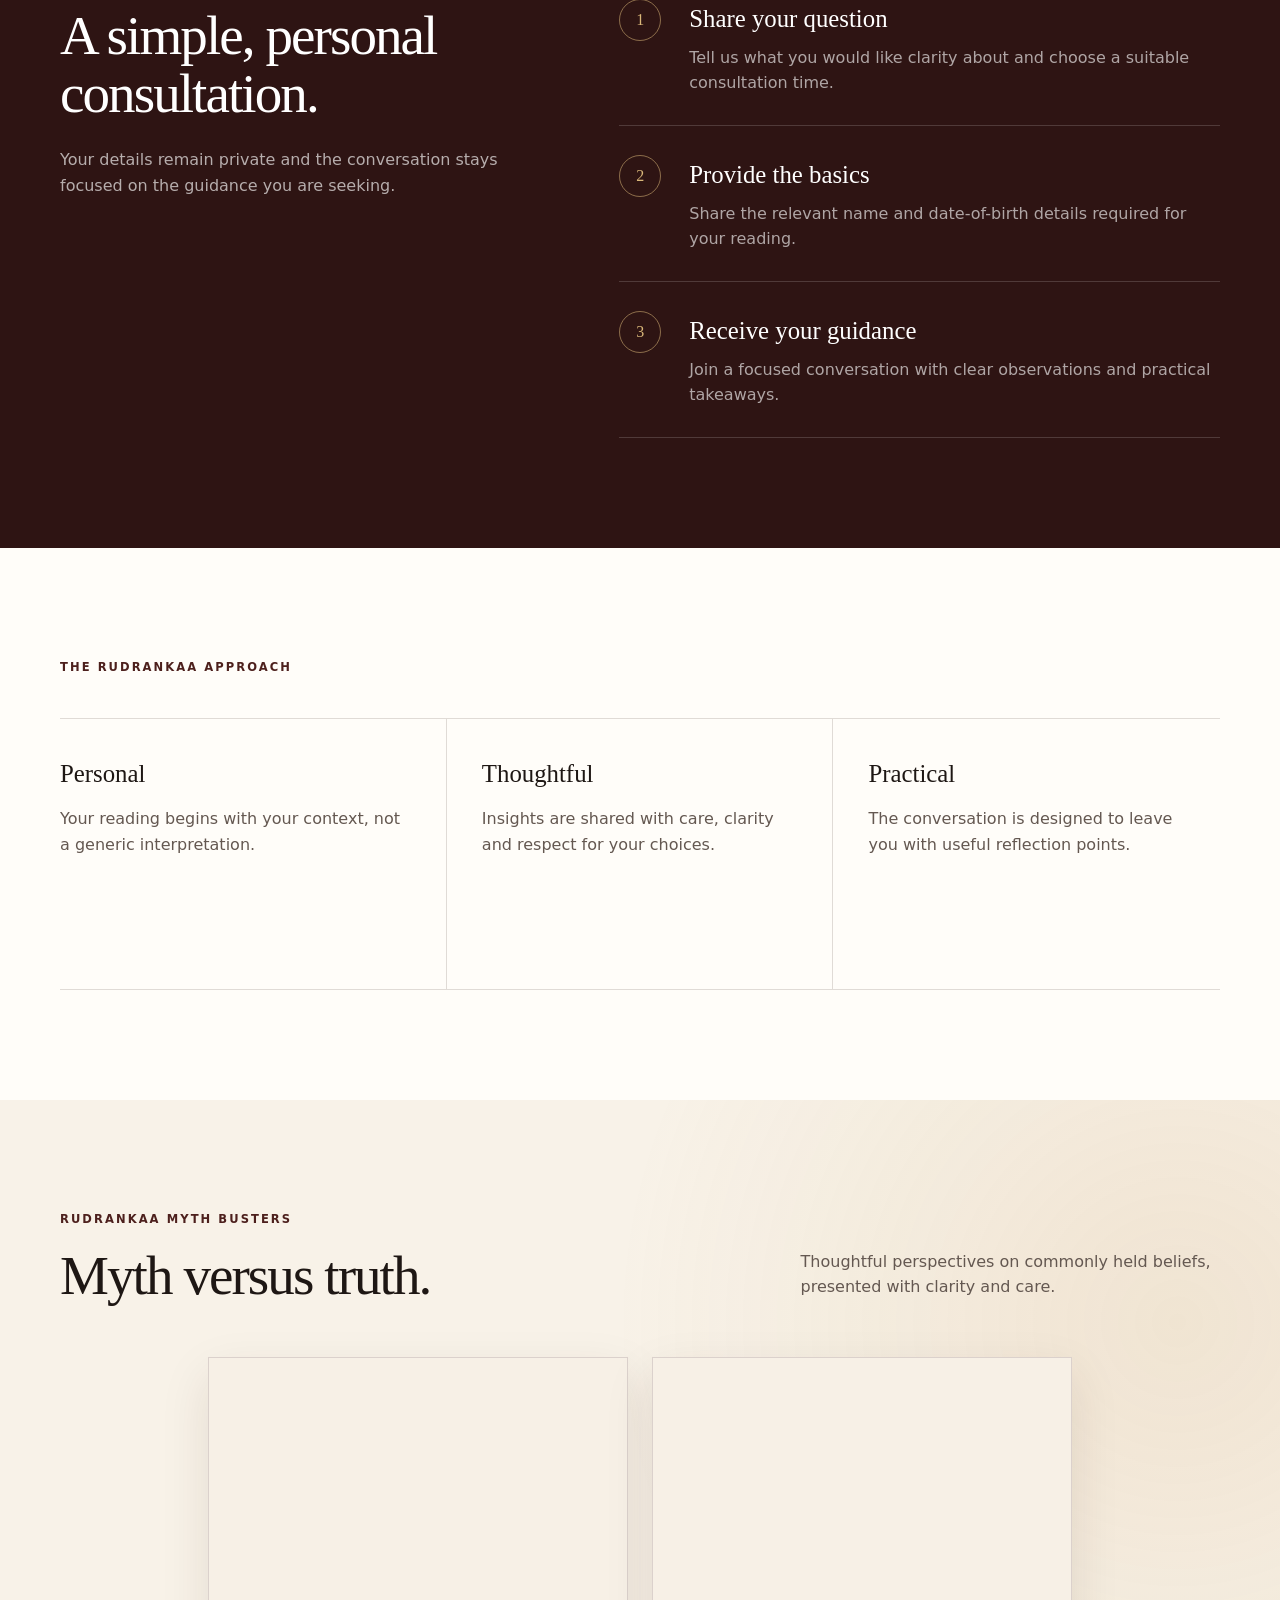
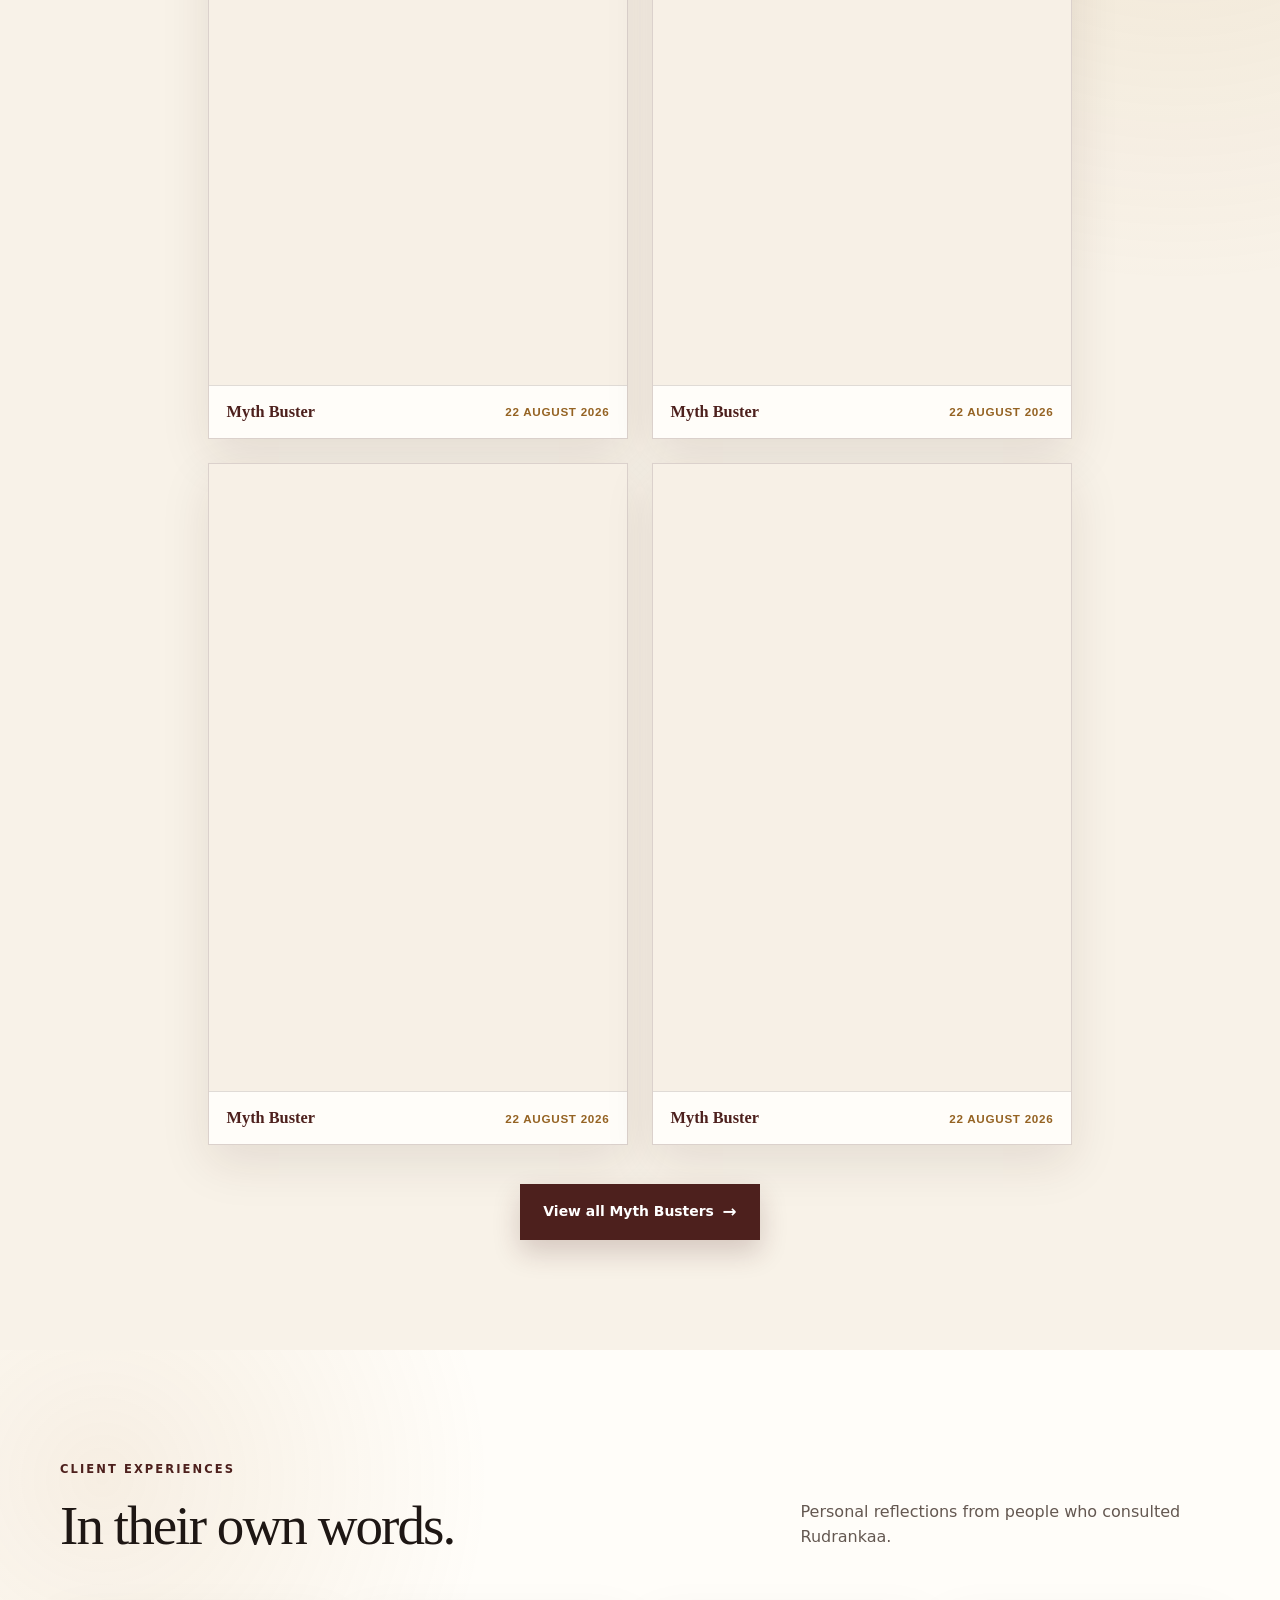
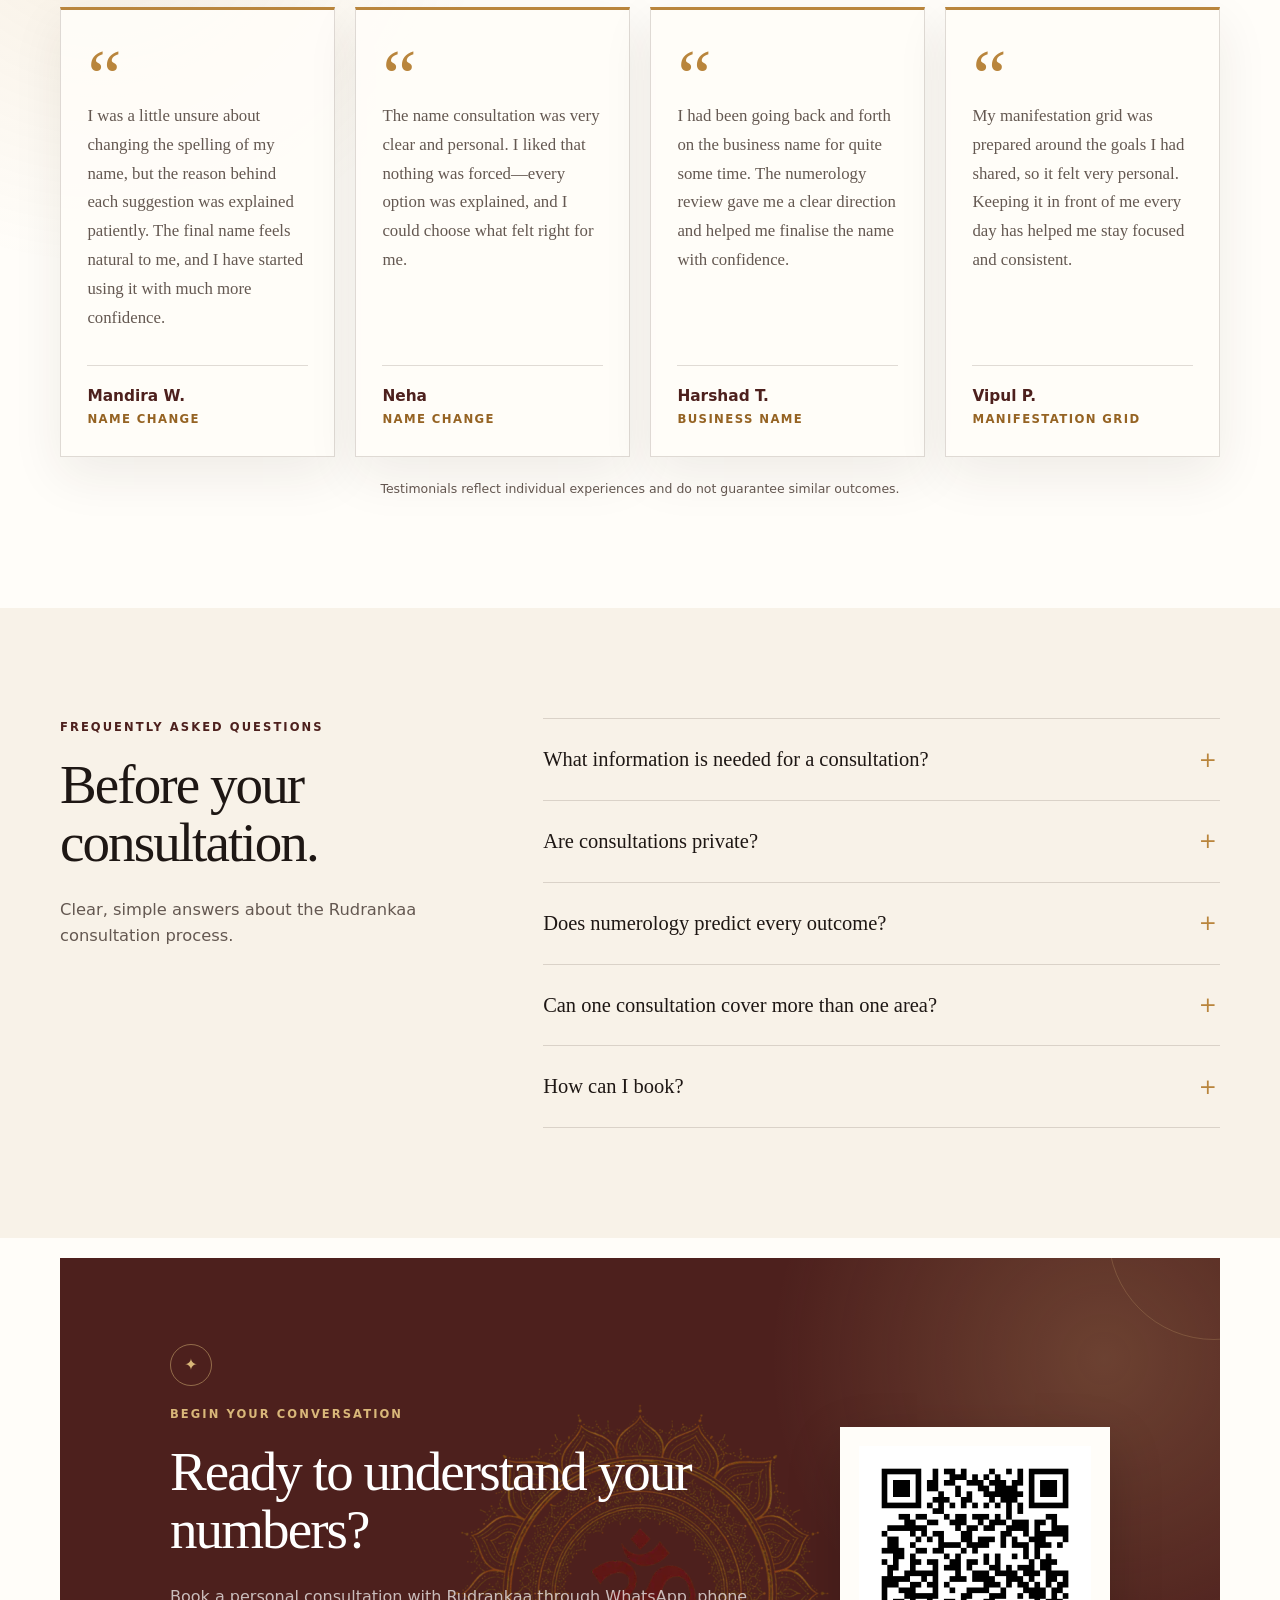
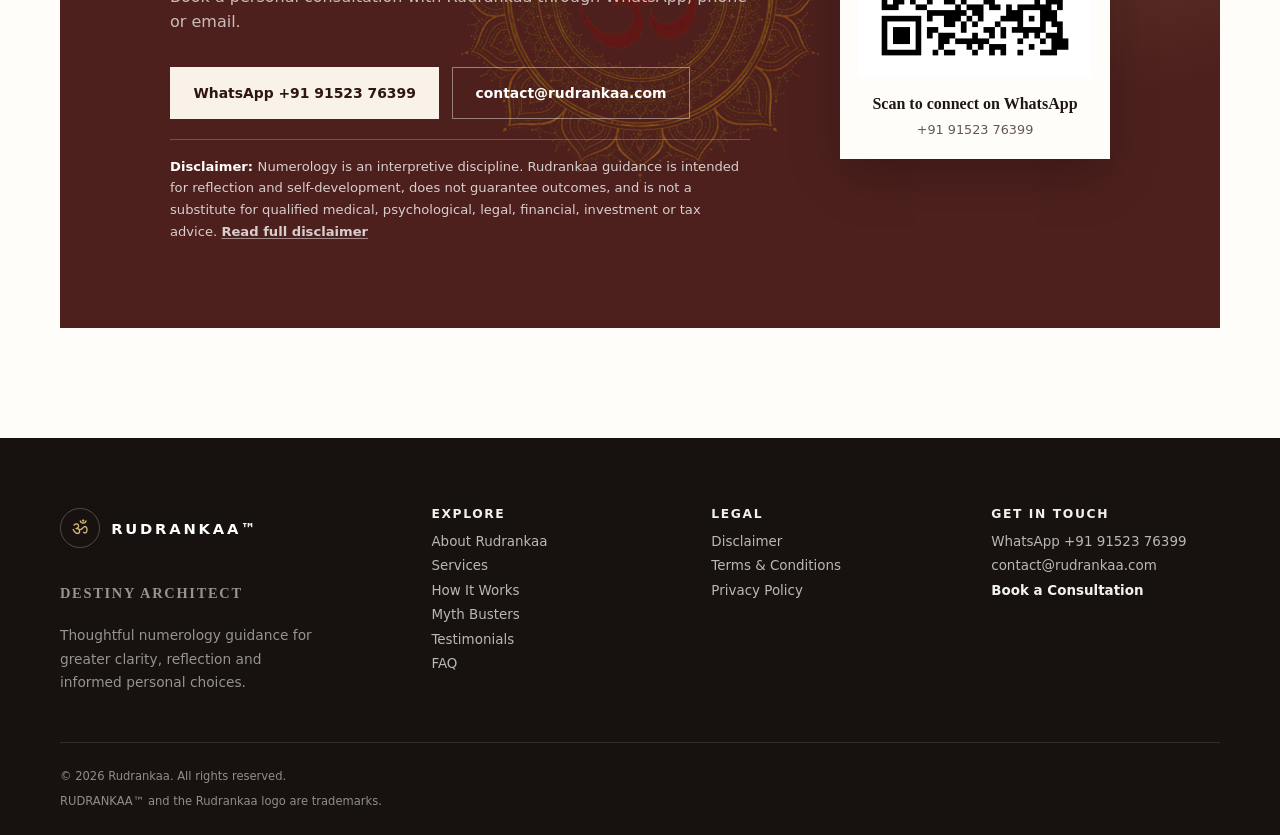
==== commit 865d2fb0: "Show Explore services underline on interaction only" ====
--- a/index.html
+++ b/index.html
@@ -39,7 +39,7 @@
         }
       }
     </script>
-    <link rel="stylesheet" href="styles-v2.css?v=10" />
+    <link rel="stylesheet" href="styles-v2.css?v=11" />
     <link rel="stylesheet" href="myth-busters.css?v=3" media="print" onload="this.media='all'" />
     <noscript><link rel="stylesheet" href="myth-busters.css?v=3" /></noscript>
     <link rel="stylesheet" href="legal.css?v=6" media="print" onload="this.media='all'" />
--- a/styles-v2.css
+++ b/styles-v2.css
@@ -331,7 +331,14 @@
 .text-link {
   font-size: 0.92rem;
   font-weight: 750;
+  text-decoration: none;
   text-underline-offset: 5px;
+}
+
+.text-link:hover,
+.text-link:focus-visible,
+.text-link:active {
+  text-decoration: underline;
 }
 
 .text-link span {
